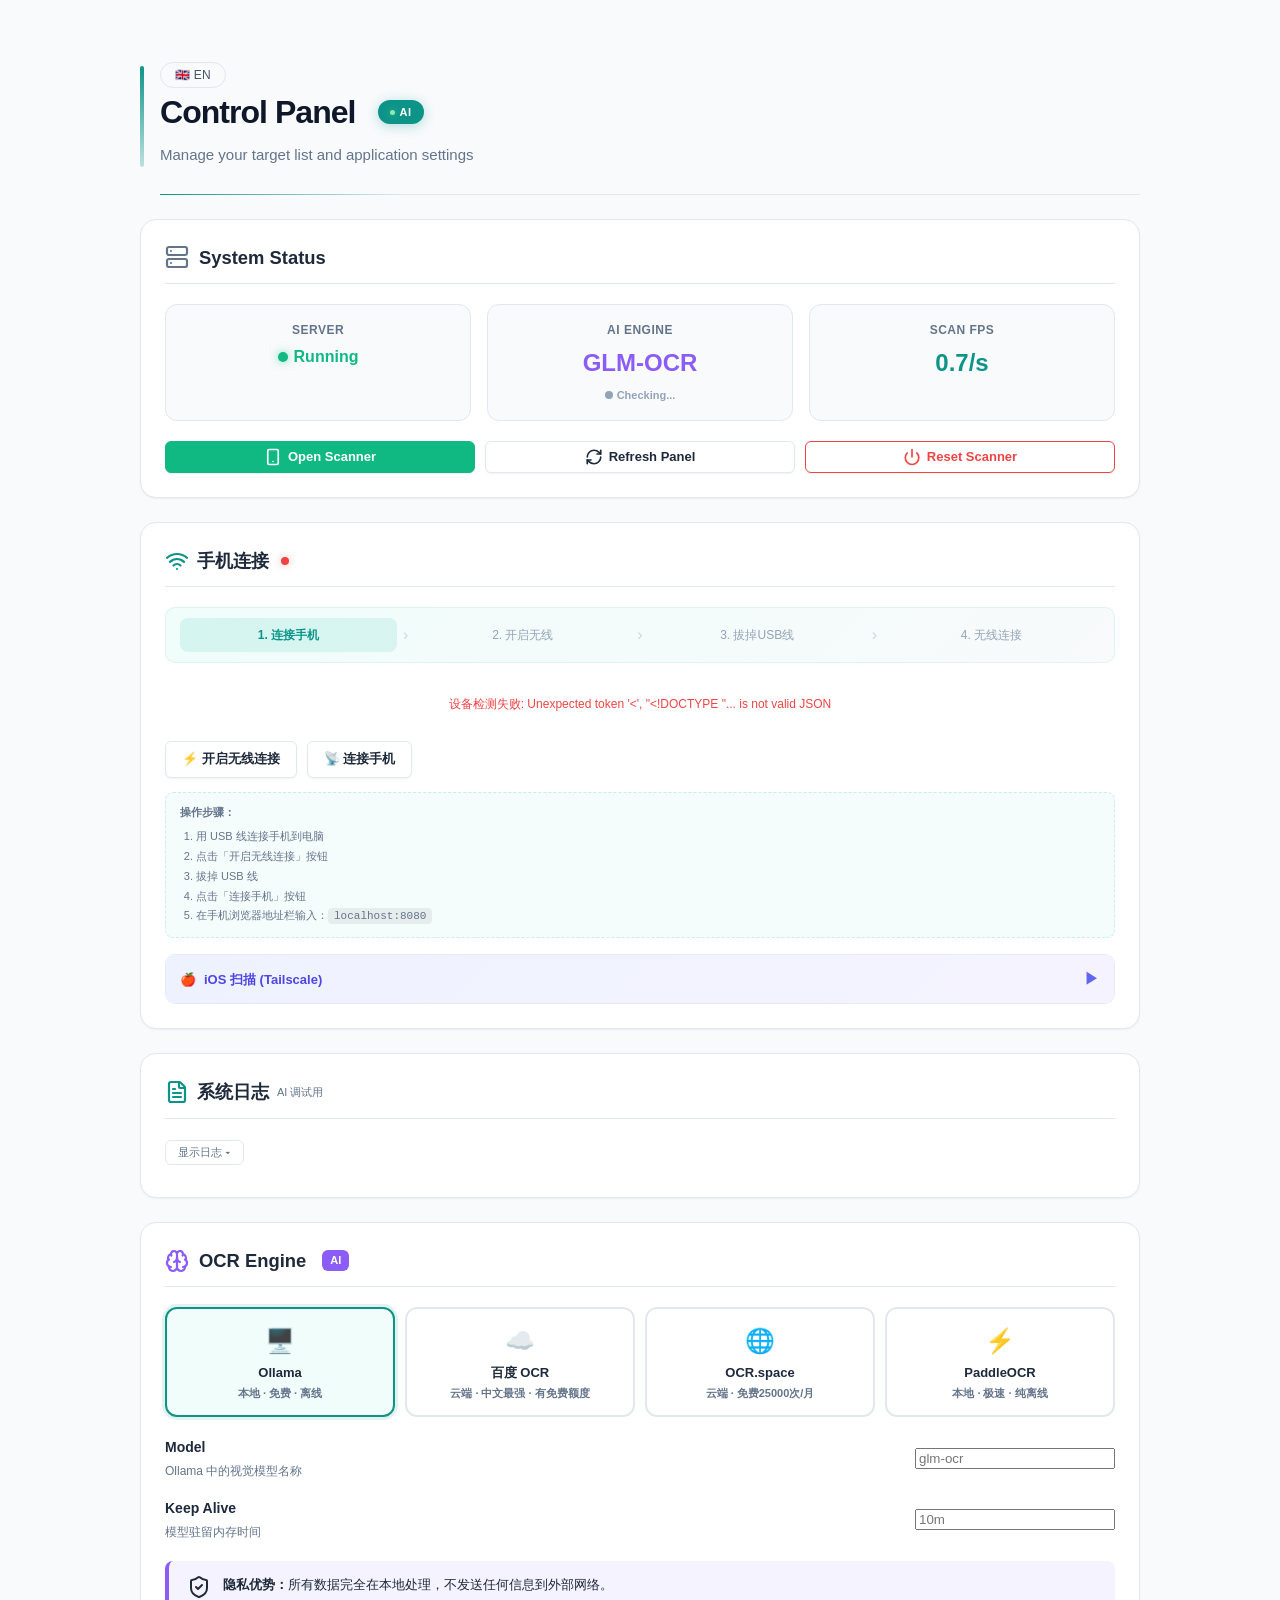
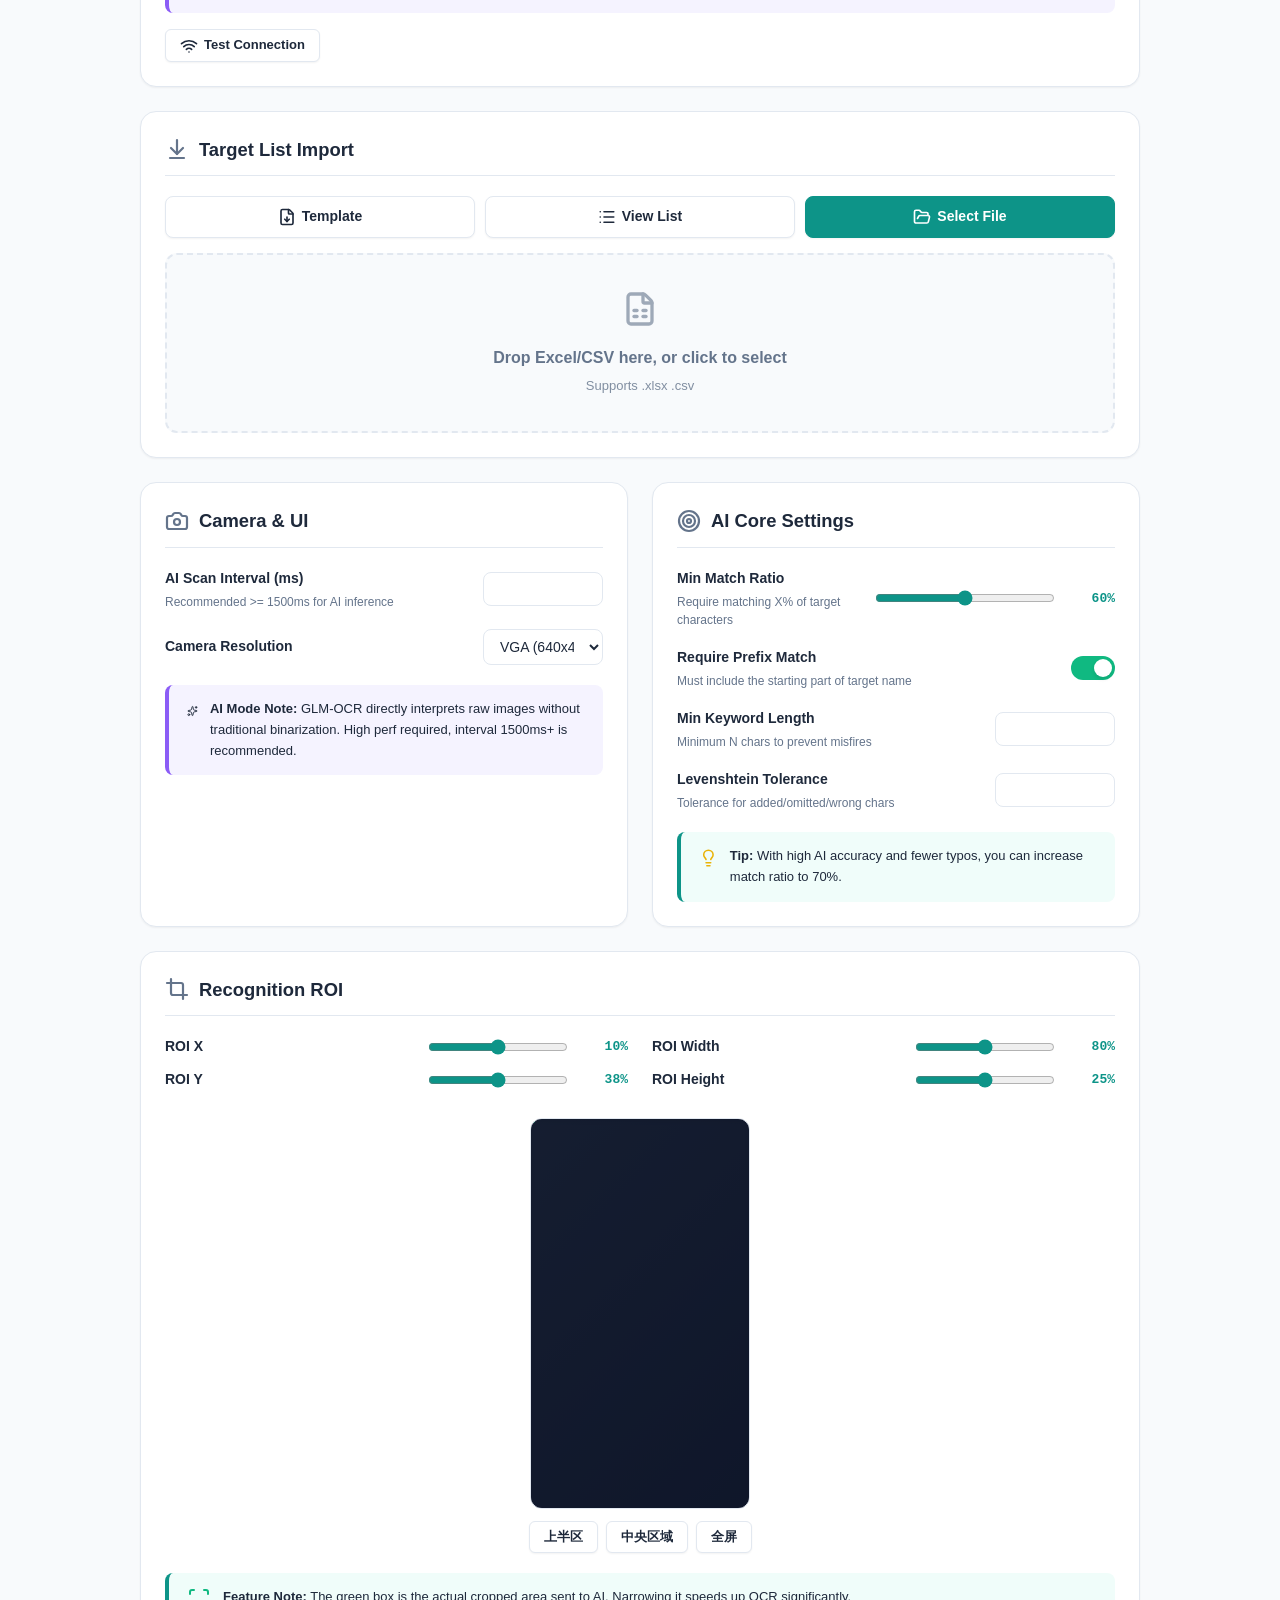
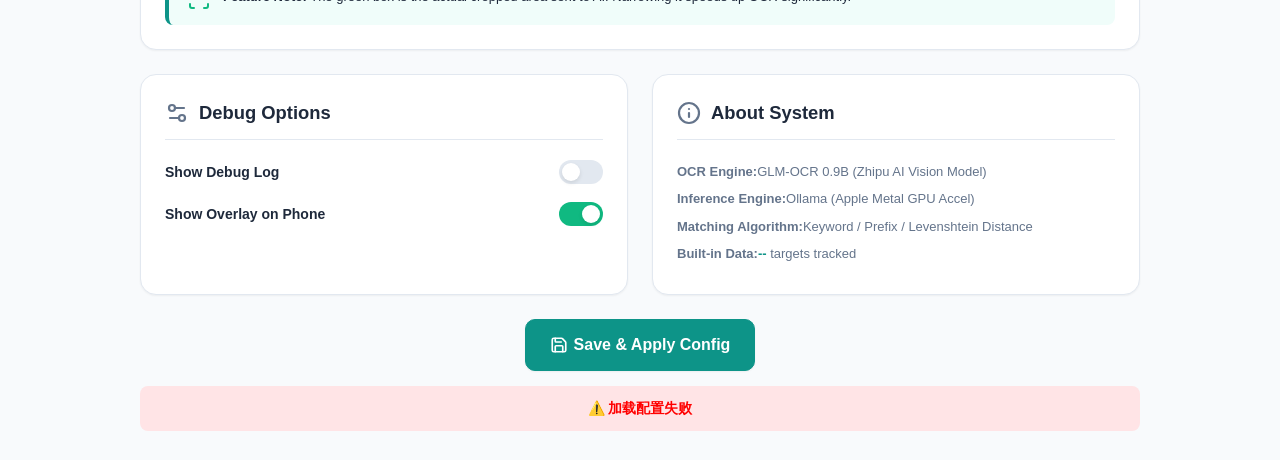
==== admin.html @ 8a75d9fe "feat(admin): redesign iOS card with step-by-step guided sections Split iOS setup into 4 visual block" ====
<!DOCTYPE html>

<html lang="zh-CN">
<head>
<meta charset="utf-8"/>
<meta content="width=device-width, initial-scale=1.0" name="viewport"/>
<title data-i18n="admin.title">Scanner AI - Control Panel [UPDATED]</title>
<!-- 引入 Google Fonts: Plus Jakarta Sans -->
<!-- Removed external fonts for offline support -->
<!-- 引入 Lucide Icons -->
<script src="lucide.min.js"></script>
<style>
        :root {
            /* 现代企业 SaaS 调色板 (ui-ux-pro-max 推荐) */
            --bg-color: #F8FAFC;         /* slate-50 */
            --card-bg: #FFFFFF;
            --text-color: #1E293B;       /* slate-800 */
            --text-muted: #64748B;       /* slate-500 */
            --accent-color: #0D9488;     /* teal-600 */
            --accent-hover: #0F766E;     /* teal-700 */
            --success-color: #10B981;    /* emerald-500 */
            --danger-color: #EF4444;     /* red-500 */
            --ai-color: #8B5CF6;         /* violet-500 */
            --border-color: #E2E8F0;     /* slate-200 */
            --border-radius: 16px;
            --shadow-sm: 0 1px 2px 0 rgba(0, 0, 0, 0.05);
            --shadow: 0 4px 6px -1px rgba(0, 0, 0, 0.1), 0 2px 4px -1px rgba(0, 0, 0, 0.06);
            --shadow-hover: 0 10px 15px -3px rgba(0, 0, 0, 0.1), 0 4px 6px -2px rgba(0, 0, 0, 0.05);
        }

        * { box-sizing: border-box; }

        body {
            font-family: 'Plus Jakarta Sans', -apple-system, BlinkMacSystemFont, "Segoe UI", Roboto, Helvetica, Arial, sans-serif;
            background-color: var(--bg-color);
            color: var(--text-color);
            margin: 0;
            padding: 30px 20px;
            display: flex;
            justify-content: center;
            line-height: 1.5;
        }

        .container { max-width: 1000px; width: 100%; }

        h1 { 
            text-align: center; 
            margin-bottom: 8px; 
            font-weight: 700; 
            letter-spacing: -0.5px;
            display: flex;
            align-items: center;
            justify-content: center;
            gap: 12px;
        }
        
        .subtitle { text-align: center; color: var(--text-muted); margin-bottom: 32px; font-weight: 500;}

        /* ===== Page Header · White Tech ===== */
        .page-header {
            position: relative;
            padding: 32px 0 28px 20px;
            margin-bottom: 24px;
        }
        /* 左侧 accent 竖条 */
        .page-header::before {
            content: '';
            position: absolute;
            left: 0;
            top: 36px;
            bottom: 28px;
            width: 4px;
            background: linear-gradient(180deg, var(--accent-color) 0%, rgba(13,148,136,0.25) 100%);
            border-radius: 2px;
        }
        /* 底部分隔 */
        .page-header::after {
            content: '';
            position: absolute;
            left: 20px;
            right: 0;
            bottom: 0;
            height: 1px;
            background: linear-gradient(90deg, var(--accent-color) 0%, #E2E8F0 25%, #E2E8F0 100%);
        }
        .page-header h1 {
            text-align: left;
            justify-content: flex-start;
            font-size: 32px;
            font-weight: 700;
            letter-spacing: -0.03em;
            color: #0F172A;
            margin: 0 0 8px 0;
        }
        .page-header .subtitle {
            text-align: left;
            margin: 0;
            font-size: 15px;
            color: #64748B;
            font-weight: 400;
        }
        .lang-toggle {
            background: #F8FAFC;
            border: 1px solid #E2E8F0;
            color: #475569;
            font-size: 12px;
            font-weight: 500;
            cursor: pointer;
            padding: 5px 14px;
            border-radius: 20px;
            letter-spacing: 0.02em;
            transition: all 0.2s;
            font-family: inherit;
        }
        .lang-toggle:hover {
            background: #F1F5F9;
            border-color: #CBD5E1;
            color: #0F172A;
        }
        /* AI badge */
        .ai-mark {
            display: inline-flex;
            align-items: center;
            gap: 5px;
            background: var(--accent-color);
            color: #fff;
            font-size: 11px;
            font-weight: 600;
            padding: 4px 12px;
            border-radius: 100px;
            vertical-align: middle;
            margin-left: 10px;
            letter-spacing: 0.05em;
            box-shadow: 0 2px 12px rgba(13,148,136,0.3);
        }
        .ai-mark::before {
            content: '';
            width: 5px;
            height: 5px;
            background: #86EFAC;
            border-radius: 50%;
            box-shadow: 0 0 8px rgba(134,239,172,0.5);
        }

        .icon { width: 24px; height: 24px; stroke-width: 2.2px; }
        .icon-sm { width: 18px; height: 18px; stroke-width: 2.2px; }

        .two-column {
            display: grid;
            grid-template-columns: 1fr 1fr;
            gap: 24px;
        }

        @media (max-width: 768px) {
            .two-column { grid-template-columns: 1fr; }
        }

        .card {
            background: var(--card-bg);
            border-radius: var(--border-radius);
            box-shadow: var(--shadow-sm);
            border: 1px solid var(--border-color);
            padding: 24px;
            margin-bottom: 24px;
            transition: box-shadow 0.3s ease;
        }
        
        .card:hover {
            box-shadow: var(--shadow);
        }

        .card h2 {
            margin-top: 0;
            padding-bottom: 12px;
            margin-bottom: 20px;
            font-size: 1.15em;
            font-weight: 600;
            display: flex;
            align-items: center;
            gap: 10px;
            border-bottom: 1px solid var(--border-color);
            color: var(--text-color);
        }

        .form-group {
            margin-bottom: 18px;
            display: flex;
            align-items: center;
            justify-content: space-between;
            gap: 10px;
        }

        label { font-weight: 600; flex: 1; font-size: 14px; color: var(--text-color); }
        .label-desc { font-size: 12px; color: var(--text-muted); margin-top: 4px; font-weight: 400;}

        input[type="number"], select {
            padding: 8px 12px;
            border-radius: 8px;
            border: 1px solid var(--border-color);
            background: #fff;
            font-size: 14px;
            font-family: inherit;
            color: var(--text-color);
            width: 120px;
            transition: all 0.2s;
        }
        
        input[type="number"]:focus, select:focus {
            outline: none;
            border-color: var(--accent-color);
            box-shadow: 0 0 0 3px rgba(13, 148, 136, 0.15);
        }

        input[type="range"] { width: 180px; margin: 0; cursor: pointer; accent-color: var(--accent-color); }

        .range-value {
            min-width: 50px;
            text-align: right;
            font-family: 'Plus Jakarta Sans', monospace;
            font-size: 13px;
            color: var(--accent-color);
            font-weight: 700;
        }

        .toggle-switch { position: relative; display: inline-block; width: 44px; height: 24px; flex: none; flex-shrink: 0; }
        .toggle-switch input { opacity: 0; width: 0; height: 0; }
        .slider {
            position: absolute; cursor: pointer; top: 0; left: 0; right: 0; bottom: 0;
            background-color: var(--border-color); transition: .3s; border-radius: 34px;
        }
        .slider:before {
            position: absolute; content: ""; height: 18px; width: 18px;
            left: 3px; bottom: 3px; background-color: white; transition: .3s; border-radius: 50%;
            box-shadow: 0 2px 4px rgba(0,0,0,0.1);
        }
        input:checked+.slider { background-color: var(--success-color); }
        input:checked+.slider:before { transform: translateX(20px); }

        /* ===== 按钮系统 ===== */
        .btn {
            display: inline-flex; justify-content: center; align-items: center; gap: 6px;
            padding: 10px 18px; border-radius: 8px; font-size: 14px;
            font-weight: 600; cursor: pointer; transition: all 0.2s;
            border: 1px solid transparent; line-height: 1.4; white-space: nowrap;
            box-shadow: var(--shadow-sm);
        }
        .btn-sm { padding: 6px 14px; font-size: 13px; border-radius: 6px; }
        .btn-lg { padding: 14px 24px; font-size: 16px; border-radius: 10px; }

        .btn-primary { background: var(--accent-color); color: white; border-color: var(--accent-color); }
        .btn-primary:hover { background: var(--accent-hover); transform: translateY(-1px); box-shadow: 0 4px 12px rgba(13, 148, 136, 0.25); }

        .btn-secondary { background: #FFFFFF; color: var(--text-color); border-color: var(--border-color); }
        .btn-secondary:hover { background: #F8FAFC; border-color: #CBD5E1; color: var(--accent-color); box-shadow: 0 2px 8px rgba(13, 148, 136, 0.08); transform: translateY(-1px); }

        .btn-success { background: var(--success-color); color: white; border-color: var(--success-color); }
        .btn-success:hover { background: #059669; border-color: #059669; transform: translateY(-1px); }

        .btn-danger { background: var(--danger-color); color: white; border-color: var(--danger-color); }
        .btn-danger:hover { background: #DC2626; border-color: #DC2626; transform: translateY(-1px); box-shadow: 0 4px 12px rgba(239, 68, 68, 0.25); }

        .btn-ghost { background: transparent; color: var(--text-muted); border-color: transparent; padding: 4px 8px; font-size: 12px; }
        .btn-ghost:hover { background: #F1F5F9; color: var(--text-color); }
        .btn-ghost.btn-danger { color: var(--danger-color); }
        .btn-ghost.btn-danger:hover { background: #FEF2F2; }
        .btn-ghost.btn-accent { color: var(--accent-color); }
        .btn-ghost.btn-accent:hover { background: #F0FDFA; }

        .btn-group { display: flex; gap: 10px; margin-top: 20px; flex-wrap: wrap; align-items: flex-start; }
        .btn-group .btn { flex: 1 1 0%; }

        .preview-canvas {
            width: 100%; max-width: 220px; aspect-ratio: 9 / 16;
            margin: 12px auto 0; border: 1px solid var(--border-color); border-radius: 12px;
            background: linear-gradient(135deg, #1E293B 0%, #0F172A 100%);
            position: relative; overflow: hidden; box-shadow: inset 0 2px 4px rgba(0,0,0,0.1);
        }
        .roi-overlay {
            position: absolute; border: 2px solid rgba(16, 185, 129, 0.9);
            box-shadow: 0 0 0 2000px rgba(15, 23, 42, 0.6); border-radius: 4px;
        }

        #status-msg {
            text-align: center; margin-top: 15px; min-height: 24px;
            font-weight: 600; padding: 12px; border-radius: 8px;
            font-size: 14px; transition: all 0.3s ease;
        }

        .stats-grid { display: grid; grid-template-columns: repeat(3, 1fr); gap: 16px; margin-top: 15px; }
        .stat-item { background: #F8FAFC; padding: 16px; border-radius: 12px; border: 1px solid var(--border-color); text-align: center; transition: transform 0.2s ease, box-shadow 0.2s ease; }
        .stat-item:hover { transform: translateY(-2px); box-shadow: 0 4px 12px rgba(0,0,0,0.06); }
        .stat-label { font-size: 12px; color: var(--text-muted); text-transform: uppercase; letter-spacing: 0.5px; margin-bottom: 6px; font-weight: 600;}
        .stat-value { font-size: 24px; font-weight: 700; color: var(--accent-color); }
        .stat-value.ai { color: var(--ai-color); }

        .info-box {
            background: #F0FDFA; border-left: 4px solid var(--accent-color);
            padding: 14px 18px; border-radius: 8px; font-size: 13px; line-height: 1.6; margin-top: 20px;
            display: flex; gap: 12px; align-items: flex-start;
        }
        .info-box.ai-info {
            background: #F5F3FF; border-left-color: var(--ai-color);
        }
        .info-box i { flex-shrink: 0; stroke: currentColor; opacity: 0.7;}

        .ai-badge {
            display: inline-block; background: var(--ai-color); color: white;
            padding: 2px 8px; border-radius: 6px; font-size: 11px; font-weight: 600;
            vertical-align: middle; margin-left: 6px;
        }

        .engine-tab.active {
            border-color: var(--accent-color) !important;
            background: #F0FDFA;
            box-shadow: 0 0 0 3px rgba(13, 148, 136, 0.12);
        }
        .engine-tab:hover:not(.active) {
            border-color: #94a3b8;
            background: #F8FAFC;
        }
    </style>
<script src="i18n.js?v=1"></script>
</head>
<body>
<div class="container">
<div class="page-header">
  <button class="lang-toggle" id="lang-toggle" onclick="switchLang()">🇬🇧 EN</button>
  <h1><span data-i18n="admin.header">Scanner AI Control Panel</span><span class="ai-mark">AI</span></h1>
  <div class="subtitle" data-i18n="admin.subtitle">GLM-OCR Vision Model · Ollama Local Engine</div>
</div>
<!-- 服务器状态 -->
<div class="card">
<h2><i class="icon" data-lucide="server" style="color:var(--text-muted)"></i> <span data-i18n="admin.card.sys">System Status</span></h2>
<div class="stats-grid">
<div class="stat-item">
<div class="stat-label" data-i18n="admin.stat.server">Server</div>
<div class="stat-value" id="server-status" style="display:flex;align-items:center;justify-content:center;gap:6px;font-size:16px;">
<span style="display:inline-block;width:10px;height:10px;background:var(--success-color);border-radius:50%;box-shadow:0 0 8px rgba(16,185,129,0.5)"></span>
<span data-i18n="admin.stat.running" style="color: var(--success-color)">Running</span>
</div>
</div>
<div class="stat-item">
<div class="stat-label" data-i18n="admin.stat.engine">AI Engine</div>
<div class="stat-value ai" id="ai-engine">GLM-OCR</div>
<div id="model-status" style="font-size:11px;margin-top:6px;font-weight:600;display:flex;align-items:center;justify-content:center;gap:4px">
<span style="display:inline-block;width:8px;height:8px;background:#94a3b8;border-radius:50%"></span>
<span style="color:#94a3b8" data-i18n="admin.stat.checking">检查中...</span>
</div>
</div>
<div class="stat-item">
<div class="stat-label" data-i18n="admin.stat.fps">Scan FPS</div>
<div class="stat-value" id="scan-fps">0.7/s</div>
</div>
</div>
<div class="btn-group">
<button class="btn btn-success btn-sm" onclick="openScanner()"><i class="icon-sm" data-lucide="smartphone"></i> <span data-i18n="admin.btn.open_scanner">Open Scanner</span></button>
<button class="btn btn-secondary btn-sm" onclick="openAdmin()"><i class="icon-sm" data-lucide="refresh-cw"></i> <span data-i18n="admin.btn.refresh">Refresh Panel</span></button>
<button class="btn btn-secondary btn-sm" style="color:var(--danger-color);border-color:var(--danger-color)" onclick="adminReset()"><i class="icon-sm" data-lucide="power"></i> <span data-i18n="admin.btn.reset">Reset Scanner</span></button>
</div>
</div>
<!-- 无线调试 & 多设备管理 -->
<div class="card" id="wifi-card">
<h2 style="display:flex;align-items:center;gap:8px"><i class="icon" data-lucide="wifi" style="color:var(--accent-color)"></i> 手机连接<span id="adb-led" style="display:inline-block;width:8px;height:8px;border-radius:50%;background:#94a3b8;margin-left:4px;box-shadow:0 0 6px rgba(148,163,184,0.4);transition:background 0.3s"></span></h2>

<!-- 步骤引导 -->
<div style="display:flex;gap:6px;margin-bottom:16px;padding:10px 14px;background:linear-gradient(135deg,#f0fdfa,#f8fafc);border-radius:10px;font-size:12px;border:1px solid rgba(20,184,166,0.1)">
<div id="step-1" style="flex:1;text-align:center;padding:8px 4px;border-radius:8px;background:rgba(20,184,166,0.12);font-weight:600;color:var(--accent-color);transition:all 0.3s">1. 连接手机</div>
<div style="display:flex;align-items:center;color:#cbd5e1;font-size:16px">›</div>
<div id="step-2" style="flex:1;text-align:center;padding:8px 4px;border-radius:8px;color:#94a3b8;transition:all 0.3s">2. 开启无线</div>
<div style="display:flex;align-items:center;color:#cbd5e1;font-size:16px">›</div>
<div id="step-3" style="flex:1;text-align:center;padding:8px 4px;border-radius:8px;color:#94a3b8;transition:all 0.3s">3. 拔掉USB线</div>
<div style="display:flex;align-items:center;color:#cbd5e1;font-size:16px">›</div>
<div id="step-4" style="flex:1;text-align:center;padding:8px 4px;border-radius:8px;color:#94a3b8;transition:all 0.3s">4. 无线连接</div>
</div>

<!-- 设备列表 -->
<div id="device-list" style="margin-bottom:12px">
<div style="font-size:12px;color:var(--text-muted);text-align:center;padding:16px">检测设备中...</div>
</div>

<!-- 操作按钮 -->
<div style="display:flex;gap:10px;margin-bottom:14px;flex-wrap:wrap">
<button class="btn btn-secondary btn-sm" style="padding:8px 16px;font-weight:600" id="btn-adb-start-all" onclick="adbWifiStartAll()">⚡ 开启无线连接</button>
<button class="btn btn-secondary btn-sm" style="padding:8px 16px;font-weight:600" id="btn-adb-connect-all" onclick="adbWifiConnectAll()">📡 连接手机</button>
</div>

<!-- 提示文字 -->
<div id="adb-hint" style="font-size:11px;color:#64748B;line-height:1.7;padding:10px 14px;background:rgba(20,184,166,0.04);border-radius:8px;border:1px dashed rgba(20,184,166,0.2)">
<strong style="color:var(--text-main)">操作步骤：</strong>
<ol style="margin:6px 0 0 16px;padding:0;line-height:1.8">
<li>用 USB 线连接手机到电脑</li>
<li>点击「开启无线连接」按钮</li>
<li>拔掉 USB 线</li>
<li>点击「连接手机」按钮</li>
<li>在手机浏览器地址栏输入：<code style="background:rgba(0,0,0,0.06);padding:2px 6px;border-radius:4px;font-size:11px">localhost:8080</code></li>
</ol>
</div>

<!-- iOS Scanning Card -->
<div style="margin-top:16px;border:1px solid rgba(99,102,241,0.15);border-radius:10px;overflow:hidden">
  <div onclick="toggleIosCard()" style="display:flex;align-items:center;justify-content:space-between;padding:12px 14px;background:linear-gradient(135deg,#eef2ff,#f5f3ff);cursor:pointer">
    <div style="display:flex;align-items:center;gap:8px;font-weight:600;color:#4f46e5;font-size:13px">
      <span>🍎</span> iOS 扫描 (Tailscale)
    </div>
    <span id="ios-chevron" style="color:#6366f1;transition:transform 0.2s">▶</span>
  </div>
  <div id="ios-content" style="display:none;padding:14px;font-size:12px;color:var(--text-main);line-height:1.8">
    <p style="margin:0 0 10px 0">iOS Safari 只允许 HTTPS 网站调用摄像头。Tailscale 会为 Mac 自动生成私有 HTTPS 证书，让 iPhone 安全访问本服务，无需公网 IP。</p>

    <div style="background:rgba(99,102,241,0.06);border:1px solid rgba(99,102,241,0.12);border-radius:8px;padding:10px 12px;margin-bottom:10px">
      <div style="font-weight:600;color:#4f46e5;margin-bottom:6px">首次配置（只需一次）</div>
      <ol style="margin:0 0 0 18px;padding:0">
        <li>Mac 与 iPhone 分别从 App Store 安装 <a href="https://tailscale.com/download" target="_blank" style="color:#4f46e5">Tailscale</a></li>
        <li>两端登录<strong>同一个账号</strong>（可用 Google/Apple/Microsoft 账号）</li>
        <li>Mac 浏览器打开 <a href="https://login.tailscale.com/admin/dns" target="_blank" style="color:#4f46e5">Tailscale 管理后台</a></li>
        <li>打开 <strong>HTTPS Certificates</strong> 和 <strong>MagicDNS</strong> 两个开关</li>
      </ol>
    </div>

    <div style="background:rgba(16,185,129,0.06);border:1px solid rgba(16,185,129,0.12);border-radius:8px;padding:10px 12px;margin-bottom:10px">
      <div style="font-weight:600;color:#059669;margin-bottom:6px">每次扫描前</div>
      <ol style="margin:0 0 0 18px;padding:0">
        <li>确认 Mac 菜单栏 Tailscale 图标显示 <strong>Connected</strong></li>
        <li>Mac 终端执行以下命令建立隧道：</li>
      </ol>
      <div style="display:flex;align-items:center;gap:8px;margin:8px 0">
        <code id="tailscale-cmd" style="flex:1;background:rgba(0,0,0,0.06);padding:6px 10px;border-radius:4px;font-family:monospace">tailscale serve --bg http://localhost:8080</code>
        <button onclick="copyTailscaleCmd()" style="padding:6px 12px;border-radius:6px;border:none;background:#4f46e5;color:#fff;font-size:12px;cursor:pointer;white-space:nowrap">📋 复制</button>
      </div>
      <div style="margin-bottom:6px">执行成功后，在终端运行 <code style="background:rgba(0,0,0,0.06);padding:2px 6px;border-radius:4px">tailscale status</code> 查看你的设备名。</div>
      <div style="background:rgba(0,0,0,0.04);padding:8px 10px;border-radius:6px">
        <div style="font-weight:600;margin-bottom:4px">你的专属访问地址：</div>
        <code style="background:rgba(0,0,0,0.06);padding:4px 8px;border-radius:4px;display:block">https://&lt;设备名&gt;.&lt;tailnet&gt;.ts.net</code>
        <div style="margin-top:4px;color:#64748b;font-size:11px">示例：https://macbook-pro.tail4df118.ts.net</div>
      </div>
    </div>

    <div style="background:rgba(245,158,11,0.06);border:1px solid rgba(245,158,11,0.12);border-radius:8px;padding:10px 12px;margin-bottom:10px">
      <div style="font-weight:600;color:#d97706;margin-bottom:6px">iPhone 端操作</div>
      <ol style="margin:0 0 0 18px;padding:0">
        <li>打开 iPhone 上的 Tailscale App，确认显示 <strong>Connected</strong></li>
        <li>打开 Safari，输入上面的 HTTPS 地址访问</li>
        <li>首次访问会提示证书信任，点击<strong>继续</strong></li>
        <li>允许摄像头权限，即可开始扫描</li>
      </ol>
    </div>

    <div style="background:rgba(239,68,68,0.04);border:1px solid rgba(239,68,68,0.1);border-radius:8px;padding:8px 12px">
      <div style="font-weight:600;color:#dc2626;margin-bottom:4px">连不上？</div>
      <ul style="margin:0 0 0 18px;padding:0;color:#64748b">
        <li>确保 Mac 和 iPhone 的 Tailscale 都显示 Connected</li>
        <li>确保两端登录的是<strong>同一个账号</strong></li>
        <li>管理后台的 HTTPS Certificates 开关必须打开</li>
        <li>地址必须是 <code style="background:rgba(0,0,0,0.06);padding:1px 4px;border-radius:3px">https://</code> 开头，不是 http://</li>
      </ul>
    </div>
    <span id="ios-copy-feedback" style="margin-left:8px;font-size:11px;color:#10b981;opacity:0;transition:opacity 0.3s">已复制!</span>
  </div>
</div>

<div id="adb-result" style="display:none;margin-top:8px;padding:10px 12px;background:rgba(16,185,129,0.06);border:1px solid rgba(16,185,129,0.15);border-radius:8px">
<div style="font-size:12px;font-weight:600;color:var(--success-color);margin-bottom:4px">无线连接成功</div>
<div style="font-size:12px;color:var(--text-main)">手机浏览器访问：<span style="font-family:monospace">http://localhost:8080</span></div>
</div>
</div>

<!-- 日志查看器 -->
<div class="card" id="log-card">
<h2 style="display:flex;align-items:center;gap:8px"><i class="icon" data-lucide="file-text" style="color:var(--accent-color)"></i> 系统日志 <span style="font-size:11px;color:var(--text-muted);font-weight:400">AI 调试用</span></h2>
<button onclick="toggleLogCard()" style="font-size:11px;color:var(--text-muted);background:none;border:1px solid var(--border-color);padding:4px 12px;border-radius:6px;cursor:pointer;margin-bottom:8px">显示日志 ▾</button>
<div id="log-content" style="display:none">
<div id="log-viewer" style="font-family:monospace;font-size:11px;line-height:1.5;background:#0f172a;color:#e2e8f0;padding:12px;border-radius:8px;max-height:300px;overflow-y:auto;white-space:pre-wrap;word-break:break-all">
加载日志中...
</div>
<div style="display:flex;gap:8px;margin-top:8px">
<button class="btn btn-secondary btn-sm" onclick="refreshLogs()">刷新</button>
<button class="btn btn-secondary btn-sm" onclick="downloadLogs()">下载日志</button>
<button class="btn btn-secondary btn-sm" onclick="clearLogViewer()">清空显示</button>
</div>
</div>
</div>
<!-- OCR 引擎配置 -->
<div class="card" id="ocr-card">
<h2><i class="icon" data-lucide="brain" style="color:var(--ai-color)"></i> <span data-i18n="admin.card.ocr">OCR Engine</span> <span class="ai-badge">AI</span></h2>
<!-- 引擎选择 - 按钮式切换 -->
<div style="display:flex;gap:10px;margin-bottom:20px;flex-wrap:wrap">
<label style="flex:1;cursor:pointer;min-width:100px">
<input type="radio" name="ocr-engine" value="ollama" checked onchange="switchOcrProvider()" style="display:none"/>
<div id="engine-tab-ollama" class="engine-tab active" style="padding:14px;border-radius:12px;text-align:center;border:2px solid var(--border-color);transition:all 0.2s">
<div style="font-size:24px;margin-bottom:4px">🖥️</div>
<div style="font-weight:700;font-size:13px">Ollama</div>
<div style="font-size:11px;color:var(--text-muted);margin-top:2px">本地 · 免费 · 离线</div>
</div>
</label>
<label style="flex:1;cursor:pointer;min-width:100px">
<input type="radio" name="ocr-engine" value="baidu" onchange="switchOcrProvider()" style="display:none"/>
<div id="engine-tab-baidu" class="engine-tab" style="padding:14px;border-radius:12px;text-align:center;border:2px solid var(--border-color);transition:all 0.2s">
<div style="font-size:24px;margin-bottom:4px">☁️</div>
<div style="font-weight:700;font-size:13px">百度 OCR</div>
<div style="font-size:11px;color:var(--text-muted);margin-top:2px">云端 · 中文最强 · 有免费额度</div>
</div>
</label>
<label style="flex:1;cursor:pointer;min-width:100px">
<input type="radio" name="ocr-engine" value="ocrspace" onchange="switchOcrProvider()" style="display:none"/>
<div id="engine-tab-ocrspace" class="engine-tab" style="padding:14px;border-radius:12px;text-align:center;border:2px solid var(--border-color);transition:all 0.2s">
<div style="font-size:24px;margin-bottom:4px">🌐</div>
<div style="font-weight:700;font-size:13px">OCR.space</div>
<div style="font-size:11px;color:var(--text-muted);margin-top:2px">云端 · 免费25000次/月</div>
</div>
</label>
<label style="flex:1;cursor:pointer;min-width:100px">
<input type="radio" name="ocr-engine" value="paddle" onchange="switchOcrProvider()" style="display:none"/>
<div id="engine-tab-paddle" class="engine-tab" style="padding:14px;border-radius:12px;text-align:center;border:2px solid var(--border-color);transition:all 0.2s">
<div style="font-size:24px;margin-bottom:4px">⚡</div>
<div style="font-weight:700;font-size:13px">PaddleOCR</div>
<div style="font-size:11px;color:var(--text-muted);margin-top:2px">本地 · 极速 · 纯离线</div>
</div>
</label>
</div>
<select id="ocr-provider" style="display:none">
<option value="ollama">Ollama</option>
<option value="baidu">Baidu</option>
<option value="ocrspace">OCR.space</option>
<option value="paddle">PaddleOCR</option>
</select>
<!-- Ollama 配置 -->
<div id="ocr-ollama" class="ocr-provider-config">
<div class="form-group">
<label><span data-i18n="admin.lbl.ollama_model">Model</span><div class="label-desc">Ollama 中的视觉模型名称</div></label>
<input id="ollama-model" type="text" style="width:200px" placeholder="glm-ocr"/>
</div>
<div class="form-group">
<label><span data-i18n="admin.lbl.ollama_keepalive">Keep Alive</span><div class="label-desc">模型驻留内存时间</div></label>
<input id="ollama-keepalive" type="text" style="width:200px" placeholder="10m"/>
</div>
<div class="info-box ai-info">
<i data-lucide="shield-check"></i>
<div><strong>隐私优势：</strong>所有数据完全在本地处理，不发送任何信息到外部网络。</div>
</div>
</div>
<!-- 百度 OCR 配置 -->
<div id="ocr-baidu" class="ocr-provider-config" style="display:none">
<div class="form-group">
<label>API Key<div class="label-desc">百度智能云控制台获取</div></label>
<input id="baidu-apikey" type="password" style="width:260px" placeholder="百度云 API Key"/>
</div>
<div class="form-group">
<label>Secret Key<div class="label-desc">与 API Key 配对使用</div></label>
<input id="baidu-secretkey" type="password" style="width:260px" placeholder="百度云 Secret Key"/>
</div>
<div class="info-box">
<i data-lucide="info" style="color:var(--accent-color)"></i>
<div><strong>免费额度：</strong>通用文字识别（标准版）每月 1000 次免费。高精度版每月 50 次免费。<br/>获取密钥：<a href="https://console.bce.baidu.com/ai/#/ai/ocr/overview/index" target="_blank" style="color:var(--accent-color)">百度智能云 OCR 控制台</a></div>
</div>
</div>
<!-- OCR.space 配置 -->
<div id="ocr-ocrspace" class="ocr-provider-config" style="display:none">
<div class="form-group">
<label>API Key<div class="label-desc">OCR.space 免费注册获取</div></label>
<input id="ocrspace-apikey" type="password" style="width:260px" placeholder="OCR.space API Key"/>
</div>
<div class="form-group">
<label><span data-i18n="admin.lbl.ocrspace_lang">识别语言</span><div class="label-desc">chs = 简体中文</div></label>
<select id="ocrspace-lang" style="width:200px">
<option value="chs">简体中文 (chs)</option>
<option value="cht">繁体中文 (cht)</option>
<option value="eng">英文 (eng)</option>
</select>
</div>
<div class="info-box">
<i data-lucide="info" style="color:var(--accent-color)"></i>
<div><strong>免费额度：</strong>每月 25,000 次免费识别，无需信用卡。<br/>注册获取 API Key：<a href="https://ocr.space/ocrapi" target="_blank" style="color:var(--accent-color)">OCR.space 官网</a></div>
</div>
</div>
<!-- PaddleOCR 配置 -->
<div id="ocr-paddle" class="ocr-provider-config" style="display:none">
<div class="form-group">
<label>GPU 加速<div class="label-desc">启用 GPU 可大幅提升速度（需 CUDA 环境）</div></label>
<select id="paddle-usegpu" style="width:200px">
<option value="false">CPU（默认）</option>
<option value="true">GPU</option>
</select>
</div>
<div class="info-box ai-info">
<i data-lucide="shield-check"></i>
<div><strong>纯离线：</strong>所有识别在本地完成，无需网络，不发送任何数据到外部。</div>
</div>
</div>
<div style="margin-top:16px;display:flex;align-items:center;gap:12px">
<button class="btn btn-secondary btn-sm" onclick="testOcrConnection()"><i class="icon-sm" data-lucide="wifi"></i> <span data-i18n="admin.btn.test_ocr">Test Connection</span></button>
<div id="ocr-test-result" style="font-size:13px;font-weight:600"></div>
</div>
</div>
<!-- 数据导入 -->
<div class="card" id="import-card">
<h2><i class="icon" data-lucide="arrow-down-to-line" style="color:var(--text-muted)"></i> <span data-i18n="admin.card.import">Data Import</span></h2>
<div style="display:grid;grid-template-columns:1fr 1fr 1fr;gap:10px;margin-bottom:15px">
<a class="btn btn-secondary" href="/api/template" style="display:flex;text-decoration:none"><i class="icon-sm" data-lucide="file-down"></i> <span data-i18n="admin.btn.template">Template</span></a>
<button class="btn btn-secondary" style="display:flex" onclick="viewImportedData()"><i class="icon-sm" data-lucide="list"></i> <span data-i18n="admin.btn.view_list">View List</span></button>
<label class="btn btn-primary" style="display:flex;cursor:pointer"><i class="icon-sm" data-lucide="folder-open"></i> <span data-i18n="admin.btn.select_file">Select File</span><input accept=".xlsx,.csv" id="import-file" onchange="handleImportFile(this)" style="display:none" type="file"/></label>
</div>
<!-- 拖拽区域 -->
<div id="drop-zone" onclick="document.getElementById('import-file').click()" onmouseout="this.style.borderColor='var(--border-color)';this.style.backgroundColor='#F8FAFC'" onmouseover="this.style.borderColor='var(--accent-color)';this.style.backgroundColor='#F0FDFA'" style="border:2px dashed var(--border-color);background:#F8FAFC;border-radius:12px;padding:36px;text-align:center;color:var(--text-muted);transition:all 0.3s;cursor:pointer">
<i class="icon" data-lucide="file-spreadsheet" style="width:36px;height:36px;margin-bottom:12px;opacity:0.6"></i><br/>
<span data-i18n="admin.dz.main" style="font-weight:600">Drop Excel/CSV here, or click to select</span>
<div data-i18n="admin.dz.sub" style="font-size:13px;margin-top:6px;opacity:0.8">Supports .xlsx .csv</div>
</div>
<!-- 解析结果 -->
<div id="import-result" style="display:none;margin-top:15px">
<div style="display:flex;justify-content:space-between;align-items:center;margin-bottom:10px">
<strong id="import-summary"></strong>
<span id="import-mapping" style="font-size:12px;color:var(--text-muted)"></span>
</div>
<!-- 列映射 -->
<div id="column-mapping" style="display:none;margin-bottom:12px;padding:12px;background:#FEF3C7;border-radius:8px">
<div style="font-size:13px;font-weight:600;margin-bottom:8px">⚠️ 未自动识别到列，请手动选择：</div>
<div style="display:flex;gap:10px;flex-wrap:wrap">
<div style="flex:1;min-width:120px">
<label style="font-size:12px">客户名称列</label>
<select id="manual-name-col" style="width:100%"></select>
</div>
<div style="flex:1;min-width:120px">
<label style="font-size:12px">合同总额列 (可选)</label>
<select id="manual-info-col" style="width:100%"><option value="-1"><span data-i18n="msg.none">-- None --</span></option></select>
</div>
<div style="flex:1;min-width:120px">
<label style="font-size:12px">欠款金额列 (可选)</label>
<select id="manual-info2-col" style="width:100%"><option value="-1"><span data-i18n="msg.none">-- None --</span></option></select>
</div>
</div>
<button class="btn btn-secondary" onclick="reMapColumns()" style="margin-top:12px"><i class="icon-sm" data-lucide="refresh-ccw"></i> <span data-i18n="admin.btn.remap">Remap Columns</span></button>
</div>
<!-- 预览表格 -->
<div style="border:1px solid var(--border-color);border-radius:8px;overflow:hidden;margin-bottom:12px;">
<div style="overflow-x:auto;">
<table id="preview-table" style="width:100%;border-collapse:collapse;font-size:13px">
<thead id="preview-head"></thead>
<tbody id="preview-body"></tbody>
</table>
</div>
</div>
<div style="display:flex;gap:12px;margin-top:16px">
<button class="btn btn-secondary" onclick="cancelImport()" style="flex:1"><i class="icon-sm" data-lucide="x"></i> <span data-i18n="admin.btn.cancel">Cancel</span></button>
<button class="btn btn-success" onclick="confirmImport()" style="flex:1"><i class="icon-sm" data-lucide="check"></i> <span data-i18n="admin.btn.confirm">Confirm Import</span></button>
</div>
</div>
<!-- 数据查看区域 -->
<div id="view-imported-data" style="display:none;margin-top:15px"></div>
</div>
<div class="two-column">
<!-- 扫描设置 -->
<div class="card">
<h2><i class="icon" data-lucide="camera" style="color:var(--text-muted)"></i> <span data-i18n="admin.card.camera">Scanning Settings</span></h2>
<div class="form-group">
<label><span data-i18n="admin.lbl.interval">AI Scan Interval (ms)</span><div class="label-desc" data-i18n="admin.desc.interval">Recommended 1500ms+, AI needs inference time</div></label>
<input id="scan-interval" max="5000" min="500" step="100" type="number"/>
</div>
<div class="form-group">
<label><span data-i18n="admin.lbl.res">Camera Resolution</span></label>
<select id="camera-res">
<option value="640x480">VGA (640x480)</option>
<option value="1280x720">HD (1280x720)</option>
<option value="1920x1080">FHD (1920x1080)</option>
</select>
</div>
<div class="info-box ai-info">
<i data-lucide="sparkles"></i>
<div><strong data-i18n="admin.info.ai_title">AI Mode Note:</strong> <span data-i18n="admin.info.ai_desc">GLM-OCR directly interprets raw images without traditional binarization. High perf required, interval 1500ms+ is recommended.</span></div>
</div>
</div>
<!-- 匹配参数 -->
<div class="card">
<h2><i class="icon" data-lucide="target" style="color:var(--text-muted)"></i> <span data-i18n="admin.card.ai">Matching Parameters</span></h2>
<div class="form-group">
<label><span data-i18n="admin.lbl.ratio">Min Match Ratio</span><div class="label-desc" data-i18n="admin.desc.ratio">Require matching X% of target characters</div></label>
<input id="match-ratio" max="0.9" min="0.3" step="0.1" type="range"/>
<span class="range-value" id="match-ratio-val">60%</span>
</div>
<div class="form-group">
<label><span data-i18n="admin.lbl.prefix">Require Prefix Match</span><div class="label-desc" data-i18n="admin.desc.prefix">Must include the starting part of target name</div></label>
<label class="toggle-switch">
<input checked="" id="require-prefix" type="checkbox"/>
<span class="slider"></span>
</label>
</div>
<div class="form-group">
<label><span data-i18n="admin.lbl.length">Min Keyword Length</span><div class="label-desc" data-i18n="admin.desc.length">Minimum N chars to prevent misfires</div></label>
<input id="min-keyword" max="8" min="3" step="1" type="number"/>
</div>
<div class="form-group">
<label><span data-i18n="admin.lbl.distance">Levenshtein Tolerance</span><div class="label-desc" data-i18n="admin.desc.distance">Tolerance for added/missing/wrong chars</div></label>
<input id="levenshtein" max="3" min="0" step="1" type="number"/>
</div>
<div class="info-box">
<i data-lucide="lightbulb" style="color:#EAB308"></i>
<div><strong data-i18n="admin.info.tip_title">Tip:</strong> <span data-i18n="admin.info.tip_desc">With AI, typos are rare. You can increase match ratio to 70%.</span></div>
</div>
</div>
</div>
<!-- ROI区域 -->
<div class="card">
<h2><i class="icon" data-lucide="crop" style="color:var(--text-muted)"></i> <span data-i18n="admin.card.roi">Recognition ROI</span></h2>
<div class="two-column" style="gap:24px;margin-bottom:16px;">
<div>
<div class="form-group" style="margin-bottom:12px;">
<label><span data-i18n="admin.lbl.roix">ROI X</span></label>
<input id="roi-x" max="90" min="0" step="1" style="width:140px;" type="range"/>
<span class="range-value" id="roi-x-val">10%</span>
</div>
<div class="form-group" style="margin-bottom:12px;">
<label><span data-i18n="admin.lbl.roiy">ROI Y</span></label>
<input id="roi-y" max="90" min="0" step="1" style="width:140px;" type="range"/>
<span class="range-value" id="roi-y-val">38%</span>
</div>
</div>
<div>
<div class="form-group" style="margin-bottom:12px;">
<label><span data-i18n="admin.lbl.roiw">ROI Width</span></label>
<input id="roi-w" max="100" min="10" step="1" style="width:140px;" type="range"/>
<span class="range-value" id="roi-w-val">80%</span>
</div>
<div class="form-group" style="margin-bottom:12px;">
<label><span data-i18n="admin.lbl.roih">ROI Height</span></label>
<input id="roi-h" max="100" min="10" step="1" style="width:140px;" type="range"/>
<span class="range-value" id="roi-h-val">25%</span>
</div>
</div>
</div>
<div class="preview-canvas" id="roi-preview">
<div class="roi-overlay" id="roi-rect"></div>
</div>
<div style="display:flex;gap:8px;justify-content:center;margin-top:12px;flex-wrap:wrap;">
    <button type="button" class="btn btn-secondary btn-sm" onclick="applyRoiPreset(5,5,90,48)">上半区</button>
    <button type="button" class="btn btn-secondary btn-sm" onclick="applyRoiPreset(15,30,70,40)">中央区域</button>
    <button type="button" class="btn btn-secondary btn-sm" onclick="applyRoiPreset(0,0,100,100)">全屏</button>
</div>
<div class="info-box">
<i data-lucide="scan" style="color:var(--success-color)"></i>
<div><strong data-i18n="admin.info.roi_title">Feature Note:</strong> <span data-i18n="admin.info.roi_desc">The green box is the actual cropped area sent to AI. Narrowing it speeds up OCR significantly.</span></div>
</div>
</div>
<div class="two-column">
<!-- 调试选项 -->
<div class="card">
<h2><i class="icon" data-lucide="settings-2" style="color:var(--text-muted)"></i> <span data-i18n="admin.card.debug">Debug Options</span></h2>
<div class="form-group">
<label><span data-i18n="admin.lbl.show_log">Show Debug Log</span></label>
<label class="toggle-switch">
<input id="show-debug" type="checkbox"/>
<span class="slider"></span>
</label>
</div>
<div class="form-group">
<label><span data-i18n="admin.lbl.show_overlay">Show Overlay on Phone</span></label>
<label class="toggle-switch">
<input checked="" id="show-overlay" type="checkbox"/>
<span class="slider"></span>
</label>
</div>
</div>
<!-- 关于 -->
<div class="card">
<h2><i class="icon" data-lucide="info" style="color:var(--text-muted)"></i> <span data-i18n="admin.card.about">About System</span></h2>
<div style="font-size:13px; line-height:1.8; color:var(--text-muted)">
<p style="margin:4px 0"><strong data-i18n="admin.about.ocr">OCR Engine</strong><span data-i18n="admin.about.ocr_val">GLM-OCR 0.9B (Zhipu AI Vision Model)</span></p>
<p style="margin:4px 0"><strong data-i18n="admin.about.engine">Inference Engine</strong><span data-i18n="admin.about.engine_val">Ollama (Apple Metal GPU Accel)</span></p>
<p style="margin:4px 0"><strong data-i18n="admin.about.alg">Matching Algorithm</strong><span data-i18n="admin.about.alg_val">Keyword / Prefix / Levenshtein Distance</span></p>
<p style="margin:4px 0"><strong data-i18n="admin.about.db">Built-in Data</strong><span id="target-count" style="font-weight:700;color:var(--accent-color)">--</span> <span data-i18n="admin.about.db_val">targets tracked</span></p>
</div>
</div>
</div>
<div style="display:flex;justify-content:center"><button class="btn btn-primary btn-lg" onclick="saveConfig()"><i class="icon-sm" data-lucide="save"></i> <span data-i18n="admin.btn.save">Save &amp; Apply Config</span></button></div>
<div id="status-msg"></div>
</div>
<script>
        // Initialize Lucide icons
        if (typeof lucide !== 'undefined') lucide.createIcons();

        var currentConfig = {};

        async function openScanner() {
            showStatus('📱 正在手机上打开扫描器...', 'var(--accent-color)');
            try {
                const res = await fetch('/api/open-on-phone', { method: 'POST' });
                const data = await res.json();
                if (data.status === 'success') {
                    showStatus('✅ 已在手机上打开扫描器', 'green');
                    setTimeout(() => showStatus('', ''), 3000);
                } else {
                    throw new Error(data.message);
                }
            } catch (e) {
                showStatus('❌ 打开失败: ' + e.message, 'red');
            }
        }

        function openAdmin() { location.reload(); }

        async function adminReset() {
            if (!confirm('确定要重置扫描器吗？这将断开所有手机连接。')) return;
            showStatus('🔄 正在重置扫描器...', 'var(--accent-color)');
            try {
                const res = await fetch('/api/admin-reset', { method: 'POST' });
                const data = await res.json();
                if (data.success) {
                    showStatus('✅ 已重置，断开了 ' + (data.disconnected || 0) + ' 个连接', 'green');
                    setTimeout(() => showStatus('', ''), 3000);
                } else {
                    throw new Error('重置失败');
                }
            } catch (e) {
                showStatus('❌ 重置失败: ' + e.message, 'red');
            }
        }

        async function loadConfig() {
            try {
                const res = await fetch('/api/config?t=' + Date.now());
                currentConfig = await res.json();
                renderConfig();
                updateStats();

                // Load target count
                const compRes = await fetch('/api/targets?t=' + Date.now());
                const targets = await compRes.json();
                document.getElementById('target-count').textContent = targets.length;
            } catch (e) {
                console.error('Failed to load config', e);
                showStatus('⚠️ 加载配置失败', 'red');
            }
        }

        function renderConfig() {
            // Scan
            document.getElementById('scan-interval').value = currentConfig.scan.interval;
            const resKey = `${currentConfig.scan.width}x${currentConfig.scan.height}`;
            document.getElementById('camera-res').value = resKey;

            // ROI
            document.getElementById('roi-x').value = currentConfig.roi.x;
            document.getElementById('roi-y').value = currentConfig.roi.y;
            document.getElementById('roi-w').value = currentConfig.roi.width;
            document.getElementById('roi-h').value = currentConfig.roi.height;
            updateRoiPreview();

            // Matching
            document.getElementById('match-ratio').value = currentConfig.matching.minMatchRatio || 0.6;
            document.getElementById('match-ratio-val').textContent = Math.round((currentConfig.matching.minMatchRatio || 0.6) * 100) + '%';
            document.getElementById('require-prefix').checked = currentConfig.matching.requirePrefix !== false;
            document.getElementById('min-keyword').value = currentConfig.matching.minKeywordLength || 5;
            document.getElementById('levenshtein').value = currentConfig.matching.levenshteinDistance;

            // UI
            document.getElementById('show-debug').checked = currentConfig.ui.showDebug;
            document.getElementById('show-overlay').checked = currentConfig.ui.showOverlay;

            // OCR Engine
            const ocr = currentConfig.ocr || {};
            const provider = ocr.provider || 'ollama';
            document.getElementById('ocr-provider').value = provider;
            const radioBtn = document.querySelector(`input[name="ocr-engine"][value="${provider}"]`);
            if (radioBtn) radioBtn.checked = true;
            const ollama = ocr.ollama || {};
            document.getElementById('ollama-model').value = ollama.model || 'glm-ocr';
            document.getElementById('ollama-keepalive').value = ollama.keepAlive || '10m';
            const baidu = ocr.baidu || {};
            document.getElementById('baidu-apikey').value = baidu.apiKey || '';
            document.getElementById('baidu-secretkey').value = baidu.secretKey || '';
            const ocrspace = ocr.ocrspace || {};
            document.getElementById('ocrspace-apikey').value = ocrspace.apiKey || '';
            document.getElementById('ocrspace-lang').value = ocrspace.language || 'chs';
            const paddle = ocr.paddle || {};
            document.getElementById('paddle-usegpu').value = paddle.useGpu ? 'true' : 'false';
            switchOcrProvider();
        }

        function switchOcrProvider() {
            const selected = document.querySelector('input[name="ocr-engine"]:checked').value;
            document.getElementById('ocr-provider').value = selected;
            document.querySelectorAll('.ocr-provider-config').forEach(el => el.style.display = 'none');
            document.getElementById('ocr-' + selected).style.display = 'block';
            document.querySelectorAll('.engine-tab').forEach(tab => tab.classList.remove('active'));
            document.getElementById('engine-tab-' + selected).classList.add('active');
        }

        async function testOcrConnection() {
            const resultEl = document.getElementById('ocr-test-result');
            resultEl.textContent = '⏳ 保存并测试中...';
            resultEl.style.color = 'var(--text-muted)';
            try {
                // 先保存当前 OCR 配置
                const ocrCfg = {
                    provider: document.getElementById('ocr-provider').value,
                    ollama: {
                        baseUrl: (currentConfig.ocr && currentConfig.ocr.ollama && currentConfig.ocr.ollama.baseUrl) || 'http://localhost:11434',
                        model: document.getElementById('ollama-model').value || 'glm-ocr',
                        keepAlive: document.getElementById('ollama-keepalive').value || '10m'
                    },
                    baidu: {
                        apiKey: document.getElementById('baidu-apikey').value,
                        secretKey: document.getElementById('baidu-secretkey').value
                    },
                    ocrspace: {
                        apiKey: document.getElementById('ocrspace-apikey').value,
                        language: document.getElementById('ocrspace-lang').value
                    },
                    paddle: {
                        useGpu: document.getElementById('paddle-usegpu').value === 'true'
                    }
                };
                currentConfig.ocr = ocrCfg;
                await fetch('/api/config', {
                    method: 'POST',
                    headers: { 'Content-Type': 'application/json' },
                    body: JSON.stringify(currentConfig)
                });

                // 再测试连接
                const res = await fetch('/api/ocr-test', { method: 'POST' });
                const data = await res.json();
                if (data.ok) {
                    resultEl.textContent = '✅ ' + data.message;
                    resultEl.style.color = 'var(--success-color)';
                } else {
                    resultEl.textContent = '❌ ' + (data.message || data.detail || '连接失败');
                    resultEl.style.color = 'var(--danger-color)';
                }
            } catch (e) {
                resultEl.textContent = '❌ 请求失败: ' + e.message;
                resultEl.style.color = 'var(--danger-color)';
            }
        }

        function updateRoiPreview() {
            const x = parseFloat(document.getElementById('roi-x').value);
            const y = parseFloat(document.getElementById('roi-y').value);
            const w = parseFloat(document.getElementById('roi-w').value);
            const h = parseFloat(document.getElementById('roi-h').value);

            document.getElementById('roi-x-val').innerText = x + '%';
            document.getElementById('roi-y-val').innerText = y + '%';
            document.getElementById('roi-w-val').innerText = w + '%';
            document.getElementById('roi-h-val').innerText = h + '%';

            const rect = document.getElementById('roi-rect');
            rect.style.left = x + '%';
            rect.style.top = y + '%';
            rect.style.width = w + '%';
            rect.style.height = h + '%';

            const overflow = (x + w > 100) || (y + h > 100);
            rect.style.borderColor = overflow ? 'var(--danger-color)' : 'rgba(16, 185, 129, 0.9)';
            rect.style.boxShadow = overflow
                ? '0 0 0 2000px rgba(239, 68, 68, 0.15)'
                : '0 0 0 2000px rgba(15, 23, 42, 0.6)';
        }

        function applyRoiPreset(x, y, w, h) {
            document.getElementById('roi-x').value = x;
            document.getElementById('roi-y').value = y;
            document.getElementById('roi-w').value = w;
            document.getElementById('roi-h').value = h;
            updateRoiPreview();
        }

        function updateMatchRatioLabel() {
            const val = document.getElementById('match-ratio').value;
            document.getElementById('match-ratio-val').textContent = Math.round(val * 100) + '%';
        }

        function updateStats() {
            const interval = document.getElementById('scan-interval').value;
            const fps = (1000 / interval).toFixed(1);
            document.getElementById('scan-fps').textContent = fps + '/s';
        }

        ['roi-x', 'roi-y', 'roi-w', 'roi-h'].forEach(id => {
            document.getElementById(id).addEventListener('input', updateRoiPreview);
        });
        document.getElementById('scan-interval').addEventListener('input', updateStats);
        document.getElementById('match-ratio').addEventListener('input', updateMatchRatioLabel);

        function showStatus(msg, color) {
            const status = document.getElementById('status-msg');
            status.textContent = msg;
            status.style.color = color;
            status.style.background = color === 'green' ? '#DCFCE7' : color === 'red' ? '#FFE4E6' : '#FEF3C7';
        }

        async function saveConfig() {
            showStatus('💾 保存中...', '#666');

            const newConfig = {
                scan: {
                    interval: parseInt(document.getElementById('scan-interval').value),
                    width: parseInt(document.getElementById('camera-res').value.split('x')[0]),
                    height: parseInt(document.getElementById('camera-res').value.split('x')[1]),
                    frameRate: 30
                },
                roi: {
                    x: parseFloat(document.getElementById('roi-x').value),
                    y: parseFloat(document.getElementById('roi-y').value),
                    width: parseFloat(document.getElementById('roi-w').value),
                    height: parseFloat(document.getElementById('roi-h').value)
                },
                matching: {
                    minConfidence: 0,
                    levenshteinDistance: parseInt(document.getElementById('levenshtein').value),
                    minMatchRatio: parseFloat(document.getElementById('match-ratio').value),
                    requirePrefix: document.getElementById('require-prefix').checked,
                    minKeywordLength: parseInt(document.getElementById('min-keyword').value)
                },
                ui: {
                    showDebug: document.getElementById('show-debug').checked,
                    showOverlay: document.getElementById('show-overlay').checked
                },
                ocr: {
                    provider: document.getElementById('ocr-provider').value,
                    ollama: {
                        baseUrl: (currentConfig.ocr && currentConfig.ocr.ollama && currentConfig.ocr.ollama.baseUrl) || 'http://localhost:11434',
                        model: document.getElementById('ollama-model').value || 'glm-ocr',
                        keepAlive: document.getElementById('ollama-keepalive').value || '10m'
                    },
                    baidu: {
                        apiKey: document.getElementById('baidu-apikey').value,
                        secretKey: document.getElementById('baidu-secretkey').value
                    },
                    ocrspace: {
                        apiKey: document.getElementById('ocrspace-apikey').value,
                        language: document.getElementById('ocrspace-lang').value
                    },
                    paddle: {
                        useGpu: document.getElementById('paddle-usegpu').value === 'true'
                    }
                }
            };

            try {
                const res = await fetch('/api/config', {
                    method: 'POST',
                    headers: { 'Content-Type': 'application/json' },
                    body: JSON.stringify(newConfig)
                });
                const data = await res.json();

                if (data.success) {
                    showStatus(t('msg.save_success'), 'green');
                    currentConfig = newConfig;
                } else {
                    throw new Error(data.error || 'Save failed');
                }
            } catch (e) {
                showStatus('❌ 保存失败: ' + e.message, 'red');
            }
        }

        // === 数据导入 ===
        let importData = null; // 暂存解析结果

        // 拖拽支持
        const dropZone = document.getElementById('drop-zone');
        ['dragenter','dragover'].forEach(evt => {
            dropZone.addEventListener(evt, e => { e.preventDefault(); dropZone.style.borderColor = 'var(--accent-color)'; dropZone.style.background = '#F0FDFA'; });
        });
        ['dragleave','drop'].forEach(evt => {
            dropZone.addEventListener(evt, e => { e.preventDefault(); dropZone.style.borderColor = '#d2d2d7'; dropZone.style.background = 'transparent'; });
        });
        dropZone.addEventListener('drop', e => {
            const file = e.dataTransfer.files[0];
            if (file) processFile(file);
        });

        function handleImportFile(input) {
            if (input.files[0]) processFile(input.files[0]);
        }

        async function processFile(file) {
            console.log('[Upload] File:', file.name, 'Size:', file.size, 'Type:', file.type);
            const ext = file.name.split('.').pop().toLowerCase();
            if (ext === 'xls') {
                showStatus('❌ 不支持 .xls 格式，请在 Excel 中另存为 .xlsx 后再上传', 'red');
                return;
            }
            if (!['xlsx', 'csv'].includes(ext)) {
                showStatus('❌ 不支持的文件格式，请使用 .xlsx 或 .csv', 'red');
                return;
            }

            showStatus('📊 正在解析...', 'var(--accent-color)');

            const reader = new FileReader();
            reader.onload = async (e) => {
                console.log('[Upload] FileReader loaded, data length:', e.target.result.length);
                try {
                    const res = await fetch('/api/upload-excel', {
                        method: 'POST',
                        headers: { 'Content-Type': 'application/json' },
                        body: JSON.stringify({ fileData: e.target.result, fileName: file.name })
                    });
                    console.log('[Upload] Response status:', res.status);
                    const data = await res.json();
                    console.log('[Upload] Response data:', data);
                    if (data.error) throw new Error(data.error);

                    importData = data;
                    renderImportResult(data);
                    showStatus(t('msg.parse_ok'), 'green');
                } catch (err) {
                    console.error('[Upload] Error:', err);
                    showStatus('❌ 解析失败: ' + err.message, 'red');
                }
            };
            reader.onerror = (err) => {
                console.error('[Upload] FileReader error:', err);
                showStatus('❌ 文件读取失败', 'red');
            };
            reader.readAsDataURL(file);
        }

        function renderImportResult(data) {
            document.getElementById('import-result').style.display = 'block';
            document.getElementById('drop-zone').style.display = 'none';
            document.getElementById('import-summary').textContent = `共 ${data.totalRows} 条数据`;

            const mappingEl = document.getElementById('import-mapping');
            const columnMapEl = document.getElementById('column-mapping');
            const nameSelect = document.getElementById('manual-name-col');
            const infoSelect = document.getElementById('manual-info-col');
            const info2Select = document.getElementById('manual-info2-col');

            // 永远重新填充下拉框选项
            nameSelect.innerHTML = '<option value="-1">-- 请选择 --</option>';
            infoSelect.innerHTML = '<option value="-1"><span data-i18n="msg.none">-- None --</span></option>';
            info2Select.innerHTML = '<option value="-1"><span data-i18n="msg.none">-- None --</span></option>';
            data.headers.forEach((h, i) => {
                const opt1 = document.createElement('option'); opt1.value = i; opt1.textContent = h; nameSelect.appendChild(opt1);
                const opt2 = document.createElement('option'); opt2.value = i; opt2.textContent = h; infoSelect.appendChild(opt2);
                const opt3 = document.createElement('option'); opt3.value = i; opt3.textContent = h; info2Select.appendChild(opt3);
            });

            // 回填已识别的结果
            if (data.nameCol >= 0) nameSelect.value = data.nameCol;
            if (data.infoCol >= 0) infoSelect.value = data.infoCol;
            if (data.infoCol2 >= 0) info2Select.value = data.infoCol2;

            // 动态表头（使用用户上传表格的原始表头）
            const nameHeader = data.nameCol >= 0 ? data.headers[data.nameCol] : '客户名称';
            const infoHeader = data.infoCol >= 0 ? data.headers[data.infoCol] : '合同总额';
            const info2Header = data.infoCol2 >= 0 ? data.headers[data.infoCol2] : '欠款金额';
            document.getElementById('preview-head').innerHTML = `
                <tr style="background:#F8FAFC;border-bottom:1px solid var(--border-color)">
                    <th style="padding:10px 12px;text-align:left;font-weight:600">序号</th>
                    <th style="padding:10px 12px;text-align:left;font-weight:600">${escapeHtml(nameHeader)}</th>
                    <th style="padding:10px 12px;text-align:left;font-weight:600">${escapeHtml(infoHeader)}</th>
                    <th style="padding:10px 12px;text-align:left;font-weight:600">${escapeHtml(info2Header)}</th>
                </tr>`;

            // 映射提示语
            const parts = [];
            if (data.nameCol >= 0) parts.push(`"${data.headers[data.nameCol]}" → 主列`);
            if (data.infoCol >= 0) parts.push(`"${data.headers[data.infoCol]}" → 附加信息1`);
            if (data.infoCol2 >= 0) parts.push(`"${data.headers[data.infoCol2]}" → 附加信息2`);

            if (data.nameCol >= 0 && parts.length >= 2) {
                mappingEl.textContent = '✅ 自动映射: ' + parts.join(', ');
                mappingEl.style.color = 'var(--success-color)';
                columnMapEl.style.display = 'block';
            } else if (data.nameCol >= 0) {
                mappingEl.textContent = `⚠️ 部分映射: "${data.headers[data.nameCol]}" → 主列。其他列请手动选择。`;
                mappingEl.style.color = 'var(--text-color)';
                columnMapEl.style.display = 'block';
            } else {
                mappingEl.textContent = '❌ 未能自动识别主表头列，请手动选择对应的列';
                mappingEl.style.color = 'var(--danger-color)';
                columnMapEl.style.display = 'block';
            }

            // 渲染预览
            const tbody = document.getElementById('preview-body');
            tbody.innerHTML = data.preview.map((item, i) =>
                `<tr style="border-bottom:1px solid #eee">
                    <td style="padding:6px 8px;color:var(--text-muted)">${i+1}</td>
                    <td style="padding:6px 8px">${escapeHtml(item.name) || '<span style=color:#ccc><span data-i18n="msg.empty">Empty</span></span>'}</td>
                    <td style="padding:6px 8px;color:#666">${escapeHtml(formatDisplay(item.displayInfo)) || '-'}</td>
                    <td style="padding:6px 8px;color:#666">${escapeHtml(formatDisplay(item.displayInfo2)) || '-'}</td>
                </tr>`
            ).join('');
        }

        function reMapColumns() {
            const nameCol = parseInt(document.getElementById('manual-name-col').value);
            const infoCol = parseInt(document.getElementById('manual-info-col').value);
            const infoCol2 = parseInt(document.getElementById('manual-info2-col').value);
            importData.nameCol = nameCol;
            importData.infoCol = infoCol;
            importData.infoCol2 = infoCol2;

            // 重新生成预览
            importData.preview = importData.allRows.slice(0, 5).map(row => ({
                name: nameCol >= 0 && nameCol < row.length ? row[nameCol] : '',
                displayInfo: infoCol >= 0 && infoCol < row.length ? row[infoCol] : '',
                displayInfo2: infoCol2 >= 0 && infoCol2 < row.length ? row[infoCol2] : ''
            }));
            renderImportResult(importData);
            document.getElementById('column-mapping').style.display = 'none';
            const parts = [`"${importData.headers[nameCol]}" → 主列`];
            if (infoCol >= 0) parts.push(`"${importData.headers[infoCol]}" → 附加信息1`);
            if (infoCol2 >= 0) parts.push(`"${importData.headers[infoCol2]}" → 附加信息2`);
            document.getElementById('import-mapping').textContent = `手动映射: ${parts.join(', ')}`;
        }

        async function confirmImport() {
            if (!importData || importData.nameCol < 0) {
                showStatus('⚠️ 请先选择客户名称列', 'red');
                return;
            }

            showStatus('💾 正在导入...', 'var(--accent-color)');

            try {
                const res = await fetch('/api/import-confirm', {
                    method: 'POST',
                    headers: { 'Content-Type': 'application/json' },
                    body: JSON.stringify({
                        nameCol: importData.nameCol,
                        infoCol: importData.infoCol,
                        infoCol2: importData.infoCol2,
                        headers: importData.headers,
                        allRows: importData.allRows
                    })
                });
                const data = await res.json();
                if (data.error) throw new Error(data.error);

                showStatus(`✅ 成功导入 ${data.count} 条记录！`, 'green');
                cancelImport();

                // 刷新目标数量
                document.getElementById('target-count').textContent = data.count;
            } catch (err) {
                showStatus('❌ 导入失败: ' + err.message, 'red');
            }
        }

        function cancelImport() {
            document.getElementById('import-result').style.display = 'none';
            document.getElementById('drop-zone').style.display = 'block';
            
            // 隐藏查看区域
            const viewDiv = document.getElementById('view-imported-data');
            if (viewDiv) viewDiv.style.display = 'none';
            
            importData = null;
        }

        // === HTML 转义（防止用户数据破坏页面结构） ===
        function escapeHtml(text) {
            if (text == null) return '';
            return String(text)
                .replace(/&/g, '&amp;')
                .replace(/</g, '&lt;')
                .replace(/>/g, '&gt;')
                .replace(/"/g, '&quot;')
                .replace(/'/g, '&#039;');
        }

        function formatDisplay(text) {
            if (!text) return text;
            const s = String(text).trim();
            const m = s.match(/^(\d{4}-\d{2}-\d{2})\s+00:00:00$/);
            return m ? m[1] : s;
        }

        // === 查看已导入数据（含增删改） ===
        let viewTargets = [];

        let currentHeaders = { name: '客户名称', displayInfo: '合同总额', displayInfo2: '欠款金额' };

        async function viewImportedData() {
            try {
                showStatus('正在加载数据...', '#666');
                const [targetsRes, headersRes] = await Promise.all([
                    fetch('/api/targets?t=' + Date.now()),
                    fetch('/api/target-headers?t=' + Date.now())
                ]);
                viewTargets = await targetsRes.json();
                currentHeaders = await headersRes.json();
                renderTargetList();
                showStatus('', '');
            } catch (e) {
                showStatus('❌ 加载失败: ' + e.message, 'red');
            }
        }

        function renderTargetList() {
            const targets = viewTargets;
            const h = currentHeaders;
            let html = '<div style="display:flex;justify-content:space-between;align-items:center;margin-bottom:12px">';
            html += '<div style="font-weight:600">当前共有 <span style="color:var(--accent-color)">' + targets.length + '</span> 条记录</div>';
            html += '<div style="display:flex;gap:8px">';
            html += '<button id="clear-all-btn" class="btn btn-danger btn-sm" onclick="confirmClearAll()"><i class="icon-sm" data-lucide="trash-2"></i> 清空名单</button>';
            html += '<button class="btn btn-success btn-sm" onclick="showAddForm()"><i class="icon-sm" data-lucide="plus"></i> 添加</button>';
            html += '</div></div>';

            // 添加表单（默认隐藏）
            html += '<div id="add-target-form" style="display:none;margin-bottom:12px;padding:14px;background:#F0FDF4;border:1px solid #BBF7D0;border-radius:10px">';
            html += '<div style="font-weight:600;margin-bottom:10px;font-size:13px">添加新记录</div>';
            html += '<div style="display:flex;gap:10px;align-items:center;flex-wrap:wrap">';
            html += '<input id="add-name" type="text" placeholder="' + escapeHtml(h.name) + '" style="flex:2;padding:8px 12px;border-radius:8px;border:1px solid var(--border-color);font-size:14px;min-width:150px"/>';
            html += '<input id="add-info" type="text" placeholder="' + escapeHtml(h.displayInfo) + '（可选）" style="flex:2;padding:8px 12px;border-radius:8px;border:1px solid var(--border-color);font-size:14px;min-width:150px"/>';
            html += '<input id="add-info2" type="text" placeholder="' + escapeHtml(h.displayInfo2) + '（可选）" style="flex:2;padding:8px 12px;border-radius:8px;border:1px solid var(--border-color);font-size:14px;min-width:150px"/>';
            html += '<button class="btn btn-success btn-sm" onclick="addTarget()" style="white-space:nowrap">确认添加</button>';
            html += '<button class="btn btn-secondary btn-sm" onclick="hideAddForm()">取消</button>';
            html += '</div></div>';

            // 列表
            html += '<div style="max-height:400px;overflow-y:auto;border:1px solid var(--border-color);border-radius:10px">';
            html += '<table style="width:100%;border-collapse:collapse;font-size:13px">';
            html += '<thead style="position:sticky;top:0;background:#F8FAFC;z-index:1"><tr style="border-bottom:2px solid var(--border-color)">';
            html += '<th style="padding:10px 12px;text-align:left;width:40px">序号</th>';
            html += '<th style="padding:10px 12px;text-align:left">' + escapeHtml(h.name) + '</th>';
            html += '<th style="padding:10px 12px;text-align:left">' + escapeHtml(h.displayInfo) + '</th>';
            html += '<th style="padding:10px 12px;text-align:left">' + escapeHtml(h.displayInfo2) + '</th>';
            html += '<th style="padding:10px 12px;text-align:center;width:120px">操作</th>';
            html += '</tr></thead><tbody>';

            targets.forEach((item, i) => {
                html += `<tr id="row-${i}" style="border-bottom:1px solid #f1f5f9;transition:background 0.15s" onmouseenter="this.style.background='#F8FAFC'" onmouseleave="this.style.background=''">
                    <td style="padding:8px 12px;color:var(--text-muted)">${i + 1}</td>
                    <td style="padding:8px 12px;font-weight:500">${escapeHtml(item.name)}</td>
                    <td style="padding:8px 12px;color:var(--text-muted)">${escapeHtml(formatDisplay(item.displayInfo)) || '-'}</td>
                    <td style="padding:8px 12px;color:var(--text-muted)">${escapeHtml(formatDisplay(item.displayInfo2)) || '-'}</td>
                    <td style="padding:8px 12px;text-align:center">
                        <button class="btn btn-ghost btn-accent" onclick="showEditForm(${i})"><i class="icon-sm" data-lucide="pencil" style="width:12px;height:12px"></i> 编辑</button>
                        <button id="del-btn-${i}" class="btn btn-ghost btn-danger" onclick="confirmDelete(${i})"><i class="icon-sm" data-lucide="trash-2" style="width:12px;height:12px"></i> 删除</button>
                    </td>
                </tr>`;
            });

            html += '</tbody></table></div>';
            html += '<div style="margin-top:12px;display:flex;justify-content:flex-end"><button class="btn btn-secondary btn-sm" onclick="closeTargetList()">关闭</button></div>';

            // 切换UI
            document.getElementById('drop-zone').style.display = 'none';
            document.getElementById('import-result').style.display = 'none';
            const viewDiv = document.getElementById('view-imported-data');
            viewDiv.innerHTML = html;
            viewDiv.style.display = 'block';

            // 刷新 Lucide 图标
            if (typeof lucide !== 'undefined') lucide.createIcons();
        }

        function showAddForm() {
            document.getElementById('add-target-form').style.display = 'block';
            document.getElementById('add-name').focus();
        }
        function hideAddForm() {
            document.getElementById('add-target-form').style.display = 'none';
            document.getElementById('add-name').value = '';
            document.getElementById('add-info').value = '';
            document.getElementById('add-info2').value = '';
        }

        async function addTarget() {
            const name = document.getElementById('add-name').value.trim();
            const info = document.getElementById('add-info').value.trim();
            const info2 = document.getElementById('add-info2').value.trim();
            if (!name) { showStatus('⚠️ 名称不能为空', 'red'); return; }

            try {
                const res = await fetch('/api/targets/add', {
                    method: 'POST',
                    headers: { 'Content-Type': 'application/json' },
                    body: JSON.stringify({ name, displayInfo: info, displayInfo2: info2 })
                });
                const data = await res.json();
                if (data.error) { showStatus('❌ ' + data.error, 'red'); return; }
                viewTargets.push({ name, displayInfo: info, displayInfo2: info2 });
                document.getElementById('target-count').textContent = viewTargets.length;
                renderTargetList();
                showStatus('✅ 已添加: ' + name, 'green');
            } catch (e) {
                showStatus('❌ 添加失败: ' + e.message, 'red');
            }
        }

        function showEditForm(index) {
            const row = document.getElementById('row-' + index);
            if (!row) return;
            const item = viewTargets[index];
            const cells = row.querySelectorAll('td');

            cells[1].innerHTML = `<input id="edit-name-${index}" type="text" value="${escapeHtml(item.name)}" style="width:100%;padding:4px 8px;border:1px solid var(--accent-color);border-radius:6px;font-size:13px"/>`;
            cells[2].innerHTML = `<input id="edit-info-${index}" type="text" value="${escapeHtml(item.displayInfo || '')}" style="width:100%;padding:4px 8px;border:1px solid var(--accent-color);border-radius:6px;font-size:13px"/>`;
            cells[3].innerHTML = `<input id="edit-info2-${index}" type="text" value="${escapeHtml(item.displayInfo2 || '')}" style="width:100%;padding:4px 8px;border:1px solid var(--accent-color);border-radius:6px;font-size:13px"/>`;
            cells[4].innerHTML = `
                <button class="btn btn-ghost btn-accent" onclick="saveEdit(${index})"><i class="icon-sm" data-lucide="check" style="width:12px;height:12px"></i> 保存</button>
                <button class="btn btn-ghost" onclick="renderTargetList()"><i class="icon-sm" data-lucide="x" style="width:12px;height:12px"></i> 取消</button>`;
            document.getElementById('edit-name-' + index).focus();
        }

        async function saveEdit(index) {
            const name = document.getElementById('edit-name-' + index).value.trim();
            const info = document.getElementById('edit-info-' + index).value.trim();
            const info2 = document.getElementById('edit-info2-' + index).value.trim();
            if (!name) { showStatus('⚠️ 名称不能为空', 'red'); return; }

            try {
                const res = await fetch('/api/targets/update', {
                    method: 'POST',
                    headers: { 'Content-Type': 'application/json' },
                    body: JSON.stringify({ index, name, displayInfo: info, displayInfo2: info2 })
                });
                const data = await res.json();
                if (data.error) { showStatus('❌ ' + data.error, 'red'); return; }
                viewTargets[index] = { name, displayInfo: info, displayInfo2: info2 };
                renderTargetList();
                showStatus('✅ 已更新: ' + name, 'green');
            } catch (e) {
                showStatus('❌ 更新失败: ' + e.message, 'red');
            }
        }

        function confirmDelete(index) {
            const btn = document.getElementById('del-btn-' + index);
            if (!btn) return;
            btn.textContent = '确认?';
            btn.style.background = '#FEE2E2';
            btn.style.color = '#DC2626';
            btn.onclick = function() { doDelete(index); };
            setTimeout(function() {
                if (btn) {
                    btn.textContent = '删除';
                    btn.style.background = '';
                    btn.style.color = 'var(--danger-color)';
                    btn.onclick = function() { confirmDelete(index); };
                }
            }, 3000);
        }

        async function doDelete(index) {
            const name = viewTargets[index].name;
            try {
                const res = await fetch('/api/targets/delete', {
                    method: 'POST',
                    headers: { 'Content-Type': 'application/json' },
                    body: JSON.stringify({ index, name: '', displayInfo: '', displayInfo2: '' })
                });
                const data = await res.json();
                if (data.error) { showStatus('❌ ' + data.error, 'red'); return; }
                viewTargets.splice(index, 1);
                document.getElementById('target-count').textContent = viewTargets.length;
                renderTargetList();
                showStatus('✅ 已删除: ' + name, 'green');
            } catch (e) {
                showStatus('❌ 删除失败: ' + e.message, 'red');
            }
        }

        function confirmClearAll() {
            const btn = document.getElementById('clear-all-btn');
            if (!btn) return;
            btn.innerHTML = '确认清空?';
            btn.style.background = '#FEE2E2';
            btn.style.color = '#991B1B';
            btn.style.borderColor = '#EF4444';
            btn.onclick = function() { doClearAll(); };
            setTimeout(function() {
                if (btn) {
                    btn.innerHTML = '<i class="icon-sm" data-lucide="trash-2"></i> 清空名单';
                    btn.style.background = '#FEF2F2';
                    btn.style.color = '#DC2626';
                    btn.style.borderColor = '#FECACA';
                    btn.onclick = function() { confirmClearAll(); };
                    if (typeof lucide !== 'undefined') lucide.createIcons();
                }
            }, 3000);
        }

        async function doClearAll() {
            if (viewTargets.length === 0) {
                showStatus('⚠️ 名单已经是空的', 'red');
                return;
            }
            try {
                const res = await fetch('/api/targets/clear', { method: 'POST' });
                const data = await res.json();
                if (data.error) { showStatus('❌ ' + data.error, 'red'); return; }
                viewTargets = [];
                document.getElementById('target-count').textContent = '0';
                renderTargetList();
                showStatus('✅ 名单已清空，旧数据已备份', 'green');
            } catch (e) {
                showStatus('❌ 清空失败: ' + e.message, 'red');
            }
        }

        function closeTargetList() {
            document.getElementById('view-imported-data').style.display = 'none';
            document.getElementById('drop-zone').style.display = 'block';
        }

        // === 模型加载状态检查 ===
        let _modelLoading = false;
        let _loadProgress = 0;
        let _loadTimer = null;

        async function checkModelStatus() {
            try {
                const res = await fetch('/api/model-status?t=' + Date.now());
                const data = await res.json();
                const statusEl = document.getElementById('model-status');
                const engineEl = document.getElementById('ai-engine');

                const providerNames = {ollama: 'GLM-OCR', baidu: '百度 OCR', ocrspace: 'OCR.space', openai: 'OpenAI', paddle: 'PaddleOCR'};
                engineEl.textContent = providerNames[data.provider] || data.provider;

                if (data.provider === 'ollama') {
                    if (data.ready) {
                        _modelLoading = false;
                        _loadProgress = 100;
                        if (_loadTimer) { clearInterval(_loadTimer); _loadTimer = null; }
                        statusEl.innerHTML = '<span style="display:inline-block;width:8px;height:8px;background:#10b981;border-radius:50%;box-shadow:0 0 6px rgba(16,185,129,0.5)"></span> <span style="color:#10b981;font-weight:600">' + t('admin.stat.ready') + '</span>';
                    } else if (!_modelLoading) {
                        // 未加载，显示加载按钮
                        statusEl.innerHTML = '<button class="btn btn-primary btn-sm" onclick="triggerModelLoad()" style="padding:3px 12px;font-size:11px">点击加载模型</button>';
                    }
                } else {
                    if (data.ready) {
                        statusEl.innerHTML = '<span style="display:inline-block;width:8px;height:8px;background:#10b981;border-radius:50%;box-shadow:0 0 6px rgba(16,185,129,0.5)"></span> <span style="color:#10b981;font-weight:600">' + t('admin.stat.ready') + '</span>';
                    } else {
                        statusEl.innerHTML = '<span style="display:inline-block;width:8px;height:8px;background:#f59e0b;border-radius:50%;box-shadow:0 0 6px rgba(245,158,11,0.5)"></span> <span style="color:#f59e0b">' + (data.message || t('admin.stat.standby')) + '</span>';
                    }
                }
            } catch (e) {
                // 静默失败
            }
        }

        async function triggerModelLoad() {
            const statusEl = document.getElementById('model-status');
            statusEl.innerHTML = '<div style="width:100%;max-width:180px;margin:0 auto"><div style="background:#E2E8F0;border-radius:6px;height:16px;overflow:hidden;position:relative"><div id="load-bar" style="background:linear-gradient(90deg,var(--accent-color),var(--ai-color));height:100%;width:0%;border-radius:6px;transition:width 1s ease"></div></div><div id="load-text" style="font-size:11px;color:var(--text-muted);margin-top:4px;text-align:center">正在加载模型到显存...</div></div>';

            _modelLoading = true;
            _loadProgress = 0;

            // 模拟进度：先快后慢，真实加载完成后会被 checkModelStatus 覆盖
            _loadTimer = setInterval(function() {
                if (_loadProgress < 85) {
                    _loadProgress += Math.random() * 8 + 2;
                    if (_loadProgress > 85) _loadProgress = 85;
                    updateLoadBar();
                }
            }, 1500);

            try {
                const res = await fetch('/api/model-load', { method: 'POST' });
                const data = await res.json();
                if (data.already_loaded) {
                    _loadProgress = 100;
                    updateLoadBar();
                    checkModelStatus();
                }
            } catch (e) {
                if (_loadTimer) { clearInterval(_loadTimer); _loadTimer = null; }
                statusEl.innerHTML = '<span style="color:var(--danger-color);font-size:11px">加载失败</span>';
                _modelLoading = false;
            }
        }

        function updateLoadBar() {
            const bar = document.getElementById('load-bar');
            const text = document.getElementById('load-text');
            if (!bar) return;
            bar.style.width = Math.round(_loadProgress) + '%';
            if (_loadProgress >= 100) {
                bar.style.background = 'var(--success-color)';
                if (text) text.textContent = '加载完成!';
            } else if (_loadProgress > 60) {
                if (text) text.textContent = '模型即将就绪...';
            } else {
                if (text) text.textContent = '正在加载模型到显存... ' + Math.round(_loadProgress) + '%';
            }
        }

        // === ADB 无线调试 ===
        function updateAdbLed(color, shadow) {
            const led = document.getElementById('adb-led');
            if (!led) return;
            led.style.background = color;
            led.style.boxShadow = shadow ? '0 0 8px ' + shadow : 'none';
        }

        async function checkAdbStatus() {
            try {
                const res = await fetch('/api/adb-wifi-status?t=' + Date.now());
                const data = await res.json();
                if (data.connected) {
                    const color = data.mode === 'wifi' ? '#10b981' : '#0ea5e9';
                    const shadow = data.mode === 'wifi' ? 'rgba(16,185,129,0.6)' : 'rgba(14,165,233,0.5)';
                    updateAdbLed(color, shadow);
                } else {
                    updateAdbLed('#94a3b8', 'rgba(148,163,184,0.3)');
                }
                refreshDeviceList();
            } catch (e) {
                updateAdbLed('#ef4444', 'rgba(239,68,68,0.4)');
            }
        }

        let _cachedPhoneIp = null;

        async function adbWifiStart() {
            const btn = document.getElementById('btn-adb-start');
            btn.textContent = '开启中...';
            btn.disabled = true;
            try {
                const res = await fetch('/api/adb-wifi-start', { method: 'POST' });
                const data = await res.json();
                if (data.status === 'success') {
                    _cachedPhoneIp = data.wifi_ip;
                    const ipText = data.wifi_ip ? '\n手机 WiFi IP: ' + data.wifi_ip : '';
                    alert('✅ ' + data.message + '\n\n下一步：拔掉 USB 数据线，然后点击「连接 WiFi ADB」' + ipText);
                } else {
                    alert('❌ 开启失败: ' + data.message);
                }
            } catch (e) {
                alert('❌ 请求失败: ' + e.message);
            } finally {
                btn.textContent = '开启';
                btn.disabled = false;
            }
        }

        async function adbWifiConnect() {
            const btn = document.getElementById('btn-adb-connect');
            btn.textContent = '连接中...';
            btn.disabled = true;
            try {
                const body = _cachedPhoneIp ? JSON.stringify({ wifi_ip: _cachedPhoneIp }) : '{}';
                const res = await fetch('/api/adb-wifi-connect', { method: 'POST', headers: {'Content-Type': 'application/json'}, body: body });
                const data = await res.json();
                if (data.status === 'success') {
                    document.getElementById('adb-result').style.display = 'block';
                    checkAdbStatus();
                } else {
                    alert('❌ 连接失败: ' + data.message);
                }
            } catch (e) {
                alert('❌ 请求失败: ' + e.message);
            } finally {
                btn.textContent = '连接';
                btn.disabled = false;
            }
        }

        // === 多设备管理 ===
        let _currentStep = 1;

        function updateStepIndicator(step) {
            _currentStep = step;
            for (let i = 1; i <= 4; i++) {
                const el = document.getElementById('step-' + i);
                if (!el) continue;
                if (i < step) {
                    el.style.background = 'rgba(16,185,129,0.1)';
                    el.style.color = '#10b981';
                    el.style.fontWeight = '600';
                } else if (i === step) {
                    el.style.background = 'rgba(20,184,166,0.1)';
                    el.style.color = 'var(--accent-color)';
                    el.style.fontWeight = '600';
                } else {
                    el.style.background = 'none';
                    el.style.color = '#94a3b8';
                    el.style.fontWeight = '400';
                }
            }
        }

        function escapeAttr(str) {
            return String(str).replace(/&/g, '&amp;').replace(/"/g, '&quot;').replace(/'/g, '&#039;').replace(/</g, '&lt;').replace(/>/g, '&gt;');
        }

        async function refreshDeviceList() {
            try {
                const res = await fetch('/api/adb-devices?t=' + Date.now());
                const data = await res.json();
                const container = document.getElementById('device-list');
                if (!data.devices || data.devices.length === 0) {
                    container.textContent = '';
                    const hint = document.createElement('div');
                    hint.style.cssText = 'font-size:12px;color:var(--text-muted);text-align:center;padding:16px';
                    hint.textContent = '未检测到设备，请用 USB 线连接手机';
                    container.appendChild(hint);
                    updateStepIndicator(1);
                    return;
                }
                updateStepIndicator(data.devices.some(d => d.mode === 'wifi') ? 4 : 1);
                container.textContent = '';
                data.devices.forEach(d => {
                    const modeColor = d.mode === 'wifi' ? '#10b981' : '#0ea5e9';
                    const modeBg = d.mode === 'wifi' ? 'rgba(16,185,129,0.06)' : 'rgba(14,165,233,0.04)';
                    const modeLabel = d.mode === 'wifi' ? 'WiFi' : 'USB';
                    const modelLabel = d.model || d.serial;
                    const row = document.createElement('div');
                    row.style.cssText = 'display:flex;align-items:center;gap:12px;padding:12px 14px;background:' + modeBg + ';border-radius:10px;border:1px solid ' + modeColor + '20;margin-bottom:8px;transition:all 0.2s';
                    // LED indicator
                    const led = document.createElement('span');
                    led.style.cssText = 'display:inline-block;width:10px;height:10px;border-radius:50%;background:' + modeColor + ';box-shadow:0 0 8px ' + modeColor + '60;flex-shrink:0';
                    // Info section
                    const info = document.createElement('div');
                    info.style.cssText = 'flex:1;min-width:0';
                    const name = document.createElement('div');
                    name.style.cssText = 'font-size:13px;font-weight:600;color:var(--text-main)';
                    name.textContent = modelLabel;
                    const detail = document.createElement('div');
                    detail.style.cssText = 'font-size:11px;color:#64748B;margin-top:2px';
                    detail.textContent = d.serial + ' · ' + modeLabel + (d.wifi_ip ? ' · IP: ' + d.wifi_ip : '');
                    info.appendChild(name);
                    info.appendChild(detail);
                    // Button
                    const btn = document.createElement('button');
                    btn.className = 'btn btn-secondary btn-sm';
                    btn.style.cssText = 'flex-shrink:0';
                    btn.textContent = '打开扫描器';
                    btn.addEventListener('click', function() { openOnDevice(d.serial); });
                    row.appendChild(led);
                    row.appendChild(info);
                    row.appendChild(btn);
                    container.appendChild(row);
                });
            } catch (e) {
                const container = document.getElementById('device-list');
                container.textContent = '';
                const errDiv = document.createElement('div');
                errDiv.style.cssText = 'font-size:12px;color:#ef4444;text-align:center;padding:16px';
                errDiv.textContent = '设备检测失败: ' + e.message;
                container.appendChild(errDiv);
            }
        }

        async function adbWifiStartAll() {
            const btn = document.getElementById('btn-adb-start-all');
            btn.textContent = '开启中...';
            btn.disabled = true;
            try {
                const res = await fetch('/api/adb-wifi-start-all', { method: 'POST' });
                const data = await res.json();
                if (data.status === 'success') {
                    updateStepIndicator(3);
                    const details = data.results.map(r => r.serial + ': ' + (r.status === 'success' ? '✅ IP: ' + (r.wifi_ip || '未知') : '❌ ' + (r.message || '失败'))).join('\n');
                    alert('✅ ' + data.message + '\n\n' + details + '\n\n下一步：拔掉所有 USB 线，然后点击「一键WiFi连接」');
                } else {
                    alert('❌ ' + data.message);
                }
            } catch (e) {
                alert('❌ 请求失败: ' + e.message);
            } finally {
                btn.textContent = '⚡ 开启无线连接';
                btn.disabled = false;
                refreshDeviceList();
            }
        }

        async function adbWifiConnectAll() {
            const btn = document.getElementById('btn-adb-connect-all');
            btn.textContent = '连接中...';
            btn.disabled = true;
            try {
                const res = await fetch('/api/adb-wifi-connect-all', { method: 'POST' });
                const data = await res.json();
                if (data.status === 'success') {
                    updateStepIndicator(4);
                    document.getElementById('adb-result').style.display = 'block';
                    const details = data.results.map(r => r.wifi_ip + ': ' + (r.connect === 'ok' ? '✅' : '❌ ' + r.message)).join('\n');
                    alert('✅ ' + data.message + '\n\n' + details);
                } else {
                    alert('❌ ' + data.message);
                }
            } catch (e) {
                alert('❌ 请求失败: ' + e.message);
            } finally {
                btn.textContent = '📡 连接手机';
                btn.disabled = false;
                refreshDeviceList();
            }
        }

        async function openOnDevice(serial) {
            try {
                const res = await fetch('/api/open-on-phone/' + encodeURIComponent(serial), { method: 'POST' });
                const data = await res.json();
                alert(data.status === 'success' ? '✅ ' + data.message : '❌ ' + data.message);
            } catch (e) {
                alert('❌ 请求失败: ' + e.message);
            }
        }

        // === 日志查看器 ===
        async function refreshLogs() {
            try {
                const res = await fetch('/api/logs?lines=200&t=' + Date.now());
                const data = await res.json();
                const viewer = document.getElementById('log-viewer');
                if (data.logs) {
                    const lines = data.logs.trim().split('\n');
                    viewer.textContent = '';
                    lines.forEach(line => {
                        const div = document.createElement('div');
                        let color = '#cbd5e1';
                        if (line.includes('[ERROR]')) color = '#fca5a5';
                        else if (line.includes('[WARNING]')) color = '#fde68a';
                        else if (line.includes('[INFO]')) color = '#94a3b8';
                        div.style.color = color;
                        div.style.minHeight = '1.4em';
                        div.textContent = line;
                        viewer.appendChild(div);
                    });
                    viewer.scrollTop = viewer.scrollHeight;
                } else {
                    viewer.textContent = '暂无日志';
                }
            } catch (e) {
                document.getElementById('log-viewer').textContent = '加载失败: ' + e.message;
            }
        }

        async function downloadLogs() {
            window.open('/api/logs/download', '_blank');
        }

        function clearLogViewer() {
            const viewer = document.getElementById('log-viewer');
            viewer.textContent = '';
            const span = document.createElement('span');
            span.style.color = '#64748b';
            span.textContent = '日志已清空，点击「刷新」重新加载';
            viewer.appendChild(span);
        }

        function toggleLogCard() {
            const content = document.getElementById('log-content');
            const btn = content.previousElementSibling;
            if (content.style.display === 'none') {
                content.style.display = 'block';
                btn.textContent = '隐藏日志 ▴';
                refreshLogs();
            } else {
                content.style.display = 'none';
                btn.textContent = '显示日志 ▾';
            }
        }

        // 定时刷新设备列表和日志
        setInterval(refreshDeviceList, 10000);
        setInterval(refreshLogs, 15000);
        refreshDeviceList();
        refreshLogs();

        // 启动时检查一次
        checkAdbStatus();

        // 启动时检查一次，之后每 10 秒轮询
        checkModelStatus();
        setInterval(checkModelStatus, 10000);

        function toggleIosCard() {
            const content = document.getElementById('ios-content');
            const chevron = document.getElementById('ios-chevron');
            const isOpen = content.style.display === 'block';
            content.style.display = isOpen ? 'none' : 'block';
            chevron.style.transform = isOpen ? 'rotate(0deg)' : 'rotate(90deg)';
        }

        function copyTailscaleCmd() {
            const cmd = document.getElementById('tailscale-cmd').innerText;
            navigator.clipboard.writeText(cmd).then(function() {
                const feedback = document.getElementById('ios-copy-feedback');
                feedback.style.opacity = '1';
                setTimeout(function() { feedback.style.opacity = '0'; }, 1500);
            });
        }

        loadConfig();
    </script>
</body>
</html>
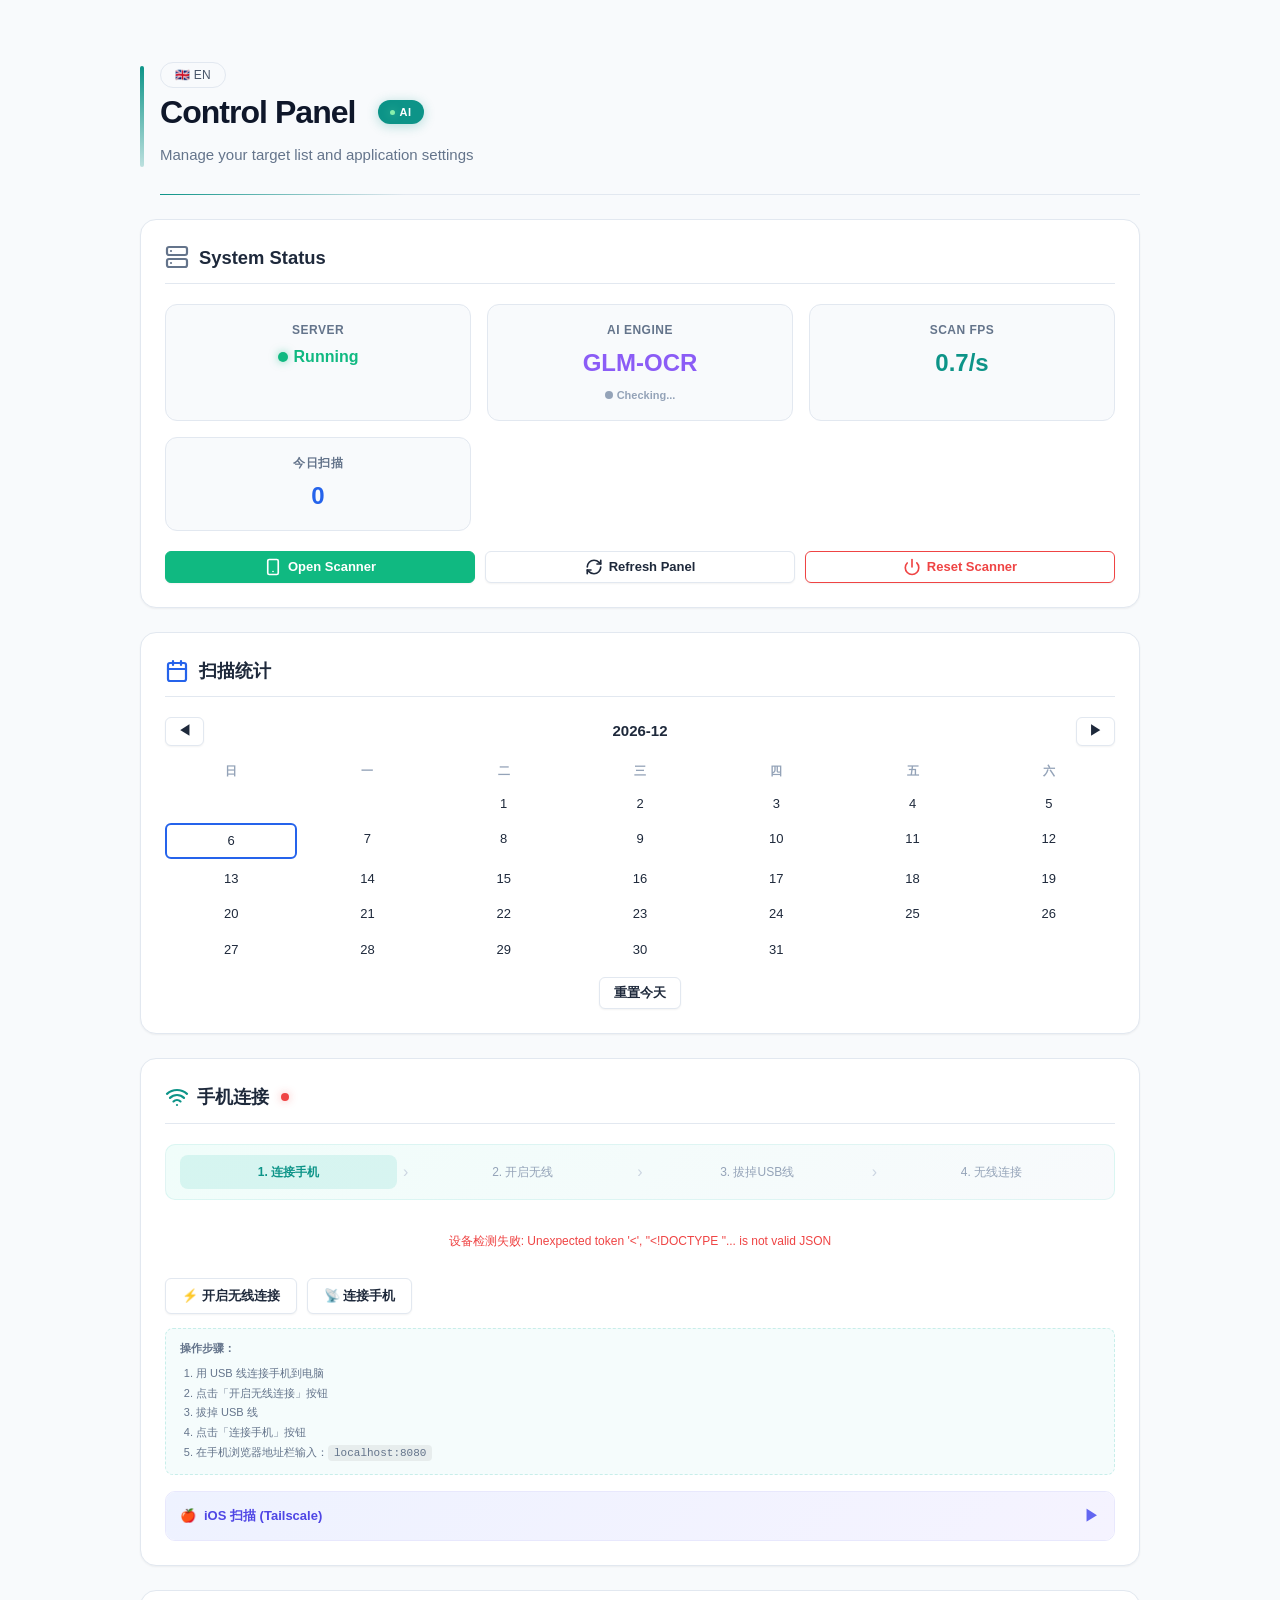
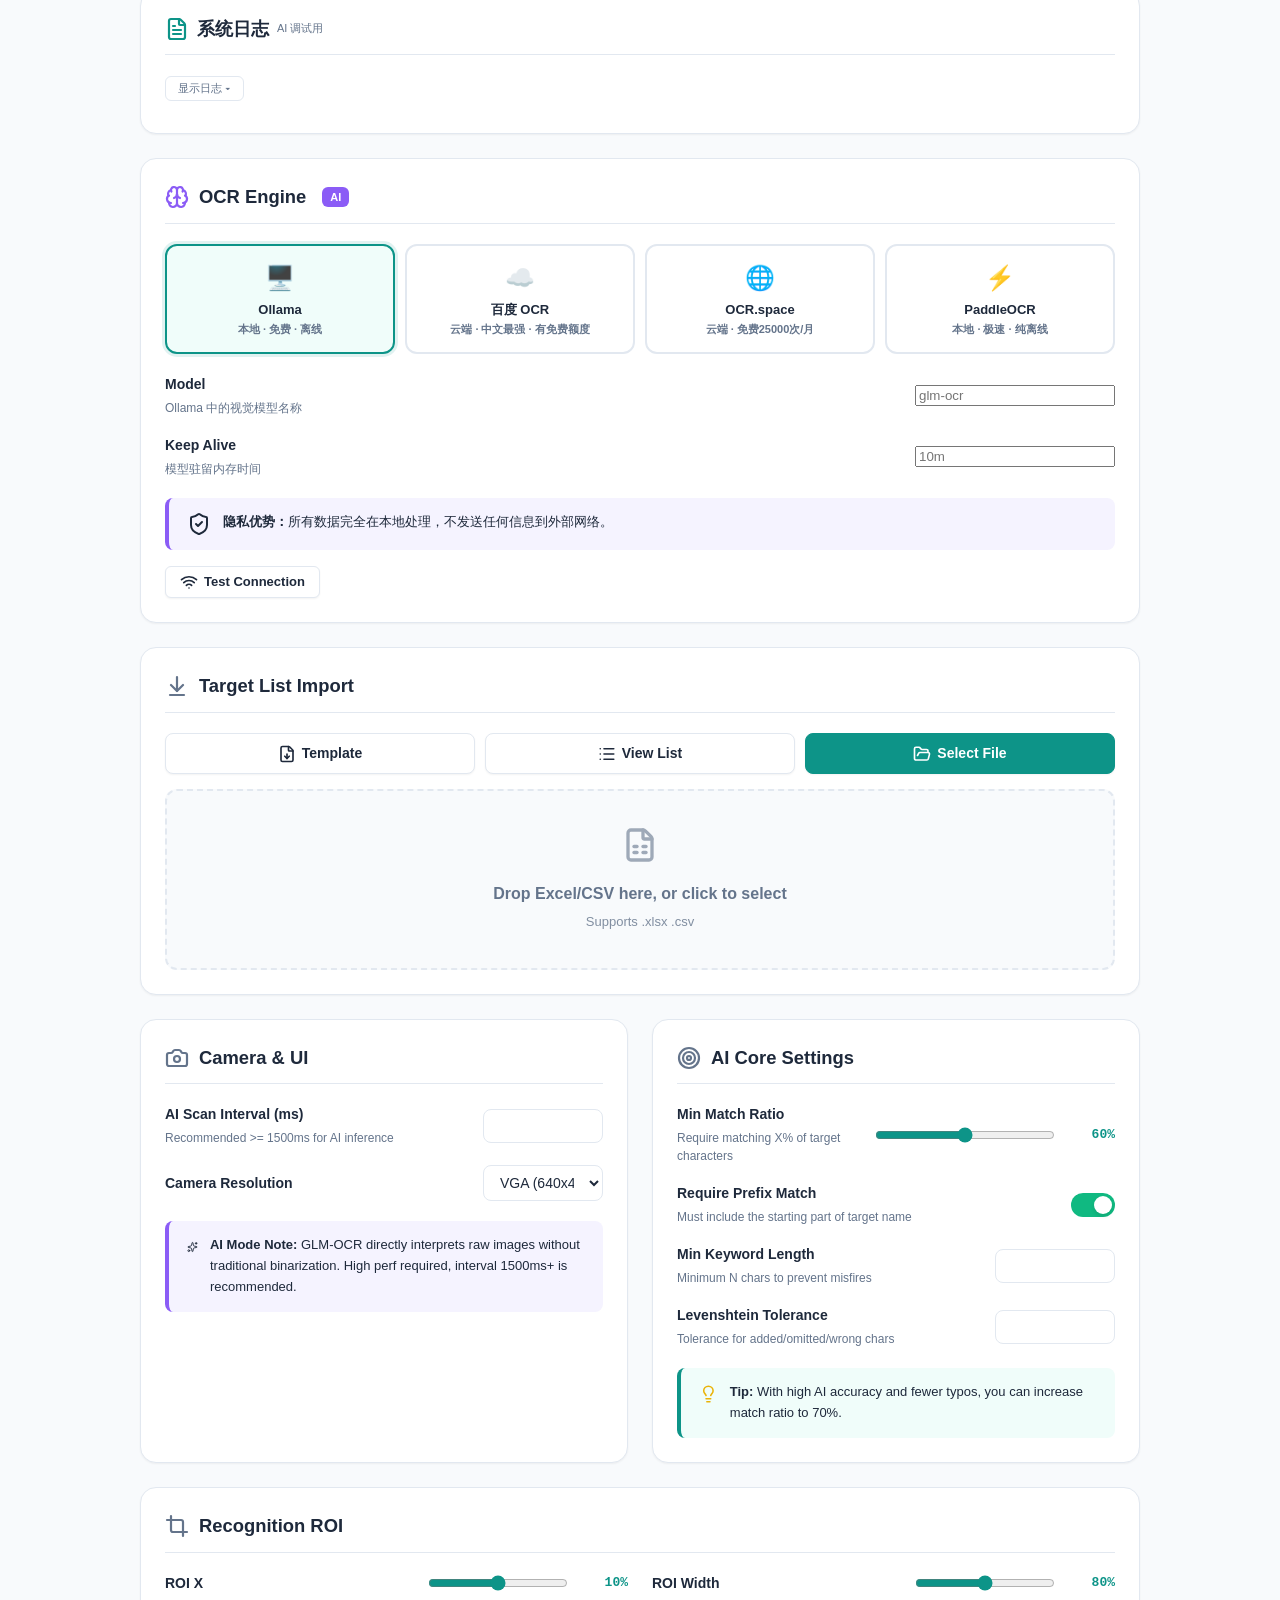
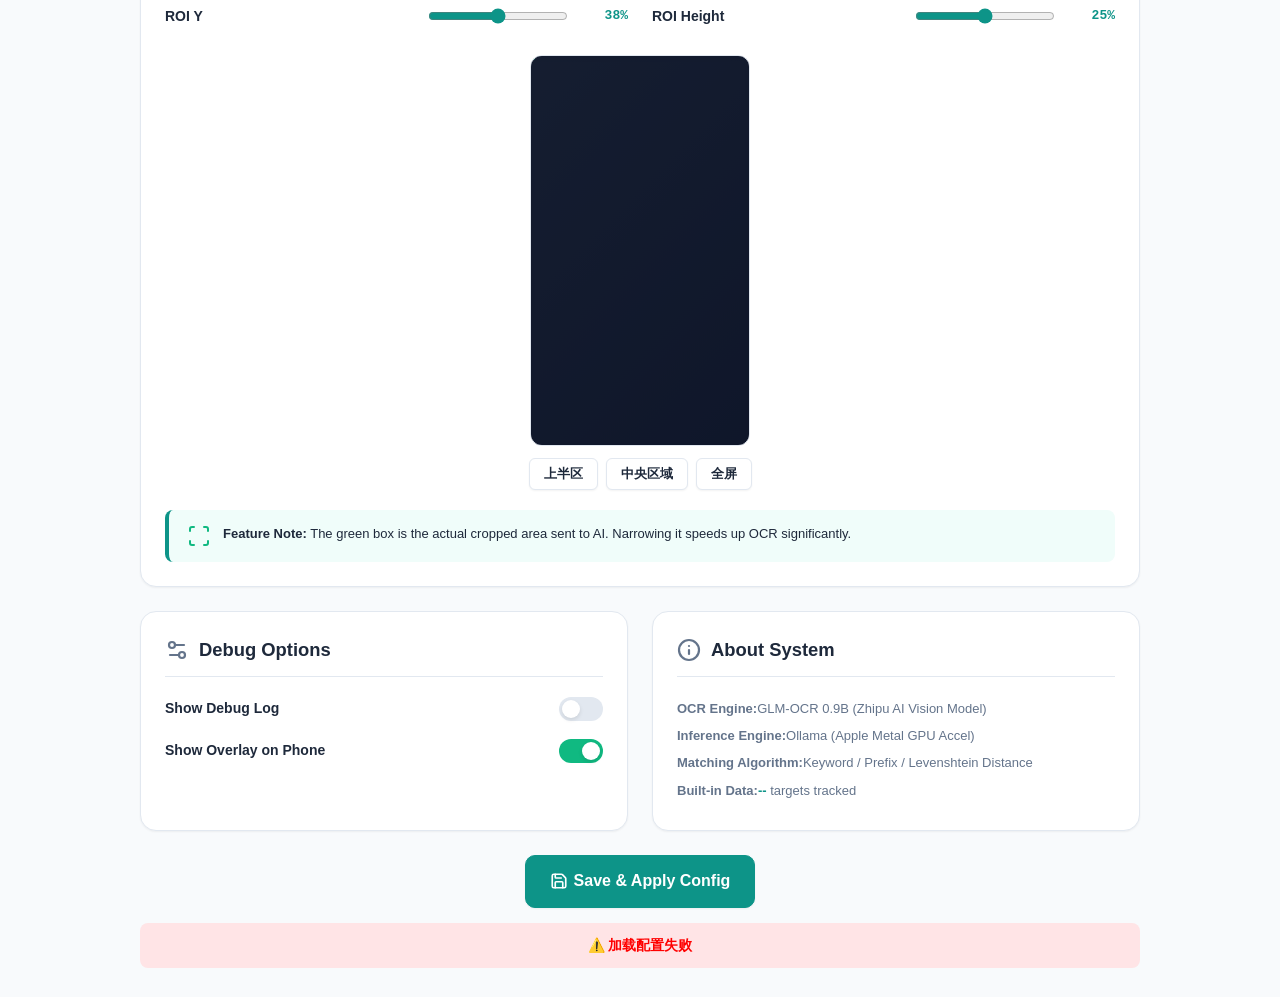
==== commit 85b4db33: "feat(admin): persist scan stats calendar - Server-side daily scan counter persisted to scan_stats.js" ====
--- a/admin.html
+++ b/admin.html
@@ -351,11 +351,29 @@
 <div class="stat-label" data-i18n="admin.stat.fps">Scan FPS</div>
 <div class="stat-value" id="scan-fps">0.7/s</div>
 </div>
+<div class="stat-item">
+<div class="stat-label">今日扫描</div>
+<div class="stat-value" id="scan-today" style="color:#2563eb">0</div>
+</div>
 </div>
 <div class="btn-group">
 <button class="btn btn-success btn-sm" onclick="openScanner()"><i class="icon-sm" data-lucide="smartphone"></i> <span data-i18n="admin.btn.open_scanner">Open Scanner</span></button>
 <button class="btn btn-secondary btn-sm" onclick="openAdmin()"><i class="icon-sm" data-lucide="refresh-cw"></i> <span data-i18n="admin.btn.refresh">Refresh Panel</span></button>
 <button class="btn btn-secondary btn-sm" style="color:var(--danger-color);border-color:var(--danger-color)" onclick="adminReset()"><i class="icon-sm" data-lucide="power"></i> <span data-i18n="admin.btn.reset">Reset Scanner</span></button>
+</div>
+</div>
+<!-- 扫描统计日历 -->
+<div class="card" id="scan-calendar-card">
+<h2><i class="icon" data-lucide="calendar" style="color:#2563eb"></i> 扫描统计</h2>
+<div style="display:flex;align-items:center;justify-content:space-between;margin-bottom:12px">
+<button class="btn btn-secondary btn-sm" onclick="calPrev()" style="padding:4px 12px">◀</button>
+<span id="cal-month-label" style="font-weight:600;font-size:15px"></span>
+<button class="btn btn-secondary btn-sm" onclick="calNext()" style="padding:4px 12px">▶</button>
+</div>
+<div id="cal-grid" style="display:grid;grid-template-columns:repeat(7,1fr);gap:4px;text-align:center;font-size:12px"></div>
+<div style="display:flex;gap:8px;margin-top:12px;justify-content:center">
+<button class="btn btn-secondary btn-sm" onclick="resetSelectedDate()" id="cal-reset-btn" style="display:none;color:var(--danger-color);border-color:var(--danger-color)">重置选中日期</button>
+<button class="btn btn-secondary btn-sm" onclick="resetTodayScan()">重置今天</button>
 </div>
 </div>
 <!-- 无线调试 & 多设备管理 -->
@@ -973,6 +991,92 @@
             const fps = (1000 / interval).toFixed(1);
             document.getElementById('scan-fps').textContent = fps + '/s';
         }
+
+        async function refreshScanCount() {
+            try {
+                const res = await fetch('/api/scan-stats');
+                const data = await res.json();
+                document.getElementById('scan-today').textContent = data.count;
+            } catch {}
+        }
+        refreshScanCount();
+        setInterval(refreshScanCount, 5000);
+
+        // === 扫描日历 ===
+        let calYear, calMonth, calSelectedDate = null;
+        (function() {
+            const now = new Date();
+            calYear = now.getFullYear();
+            calMonth = now.getMonth();
+        })();
+
+        async function loadCalendar() {
+            const mm = calYear + '-' + String(calMonth + 1).padStart(2, '0');
+            document.getElementById('cal-month-label').textContent = mm;
+            var days = {};
+            try {
+                var res = await fetch('/api/scan-stats/month?month=' + mm);
+                var data = await res.json();
+                days = data.days || {};
+            } catch {}
+            var grid = document.getElementById('cal-grid');
+            grid.innerHTML = '';
+            // 星期头
+            ['日','一','二','三','四','五','六'].forEach(function(d) {
+                var el = document.createElement('div');
+                el.textContent = d;
+                el.style.cssText = 'font-weight:600;color:#94a3b8;padding:4px 0';
+                grid.appendChild(el);
+            });
+            var firstDay = new Date(calYear, calMonth, 1).getDay();
+            var daysInMonth = new Date(calYear, calMonth + 1, 0).getDate();
+            var today = new Date();
+            var todayStr = today.getFullYear() + '-' + String(today.getMonth()+1).padStart(2,'0') + '-' + String(today.getDate()).padStart(2,'0');
+            // 空格补位
+            for (var i = 0; i < firstDay; i++) {
+                grid.appendChild(document.createElement('div'));
+            }
+            for (var d = 1; d <= daysInMonth; d++) {
+                var dateStr = calYear + '-' + String(calMonth+1).padStart(2,'0') + '-' + String(d).padStart(2,'0');
+                var el = document.createElement('div');
+                el.style.cssText = 'padding:6px 2px;border-radius:6px;cursor:pointer;transition:background 0.2s';
+                var count = days[dateStr] || 0;
+                if (dateStr === todayStr) el.style.border = '2px solid #2563eb';
+                if (dateStr === calSelectedDate) el.style.background = '#dbeafe';
+                if (count > 0) el.style.fontWeight = '600';
+                var numDiv = document.createElement('div');
+                numDiv.style.fontSize = '13px';
+                numDiv.textContent = d;
+                el.appendChild(numDiv);
+                if (count > 0) {
+                    var cntDiv = document.createElement('div');
+                    cntDiv.style.fontSize = '10px';
+                    cntDiv.style.color = '#2563eb';
+                    cntDiv.textContent = count + '次';
+                    el.appendChild(cntDiv);
+                }
+                (function(ds) {
+                    el.onclick = function() { calSelectedDate = ds; document.getElementById('cal-reset-btn').style.display = ''; loadCalendar(); };
+                })(dateStr);
+                grid.appendChild(el);
+            }
+        }
+
+        function calPrev() { calMonth--; if (calMonth < 0) { calMonth = 11; calYear--; } calSelectedDate = null; document.getElementById('cal-reset-btn').style.display = 'none'; loadCalendar(); }
+        function calNext() { calMonth++; if (calMonth > 11) { calMonth = 0; calYear++; } calSelectedDate = null; document.getElementById('cal-reset-btn').style.display = 'none'; loadCalendar(); }
+
+        async function resetTodayScan() {
+            if (!confirm('确定重置今天的扫描次数？')) return;
+            await fetch('/api/scan-stats/reset', { method: 'POST', headers: {'Content-Type': 'application/json'}, body: JSON.stringify({}) });
+            refreshScanCount(); loadCalendar();
+        }
+        async function resetSelectedDate() {
+            if (!calSelectedDate) return;
+            if (!confirm('确定重置 ' + calSelectedDate + ' 的扫描次数？')) return;
+            await fetch('/api/scan-stats/reset', { method: 'POST', headers: {'Content-Type': 'application/json'}, body: JSON.stringify({date: calSelectedDate}) });
+            refreshScanCount(); loadCalendar();
+        }
+        loadCalendar();
 
         ['roi-x', 'roi-y', 'roi-w', 'roi-h'].forEach(id => {
             document.getElementById(id).addEventListener('input', updateRoiPreview);
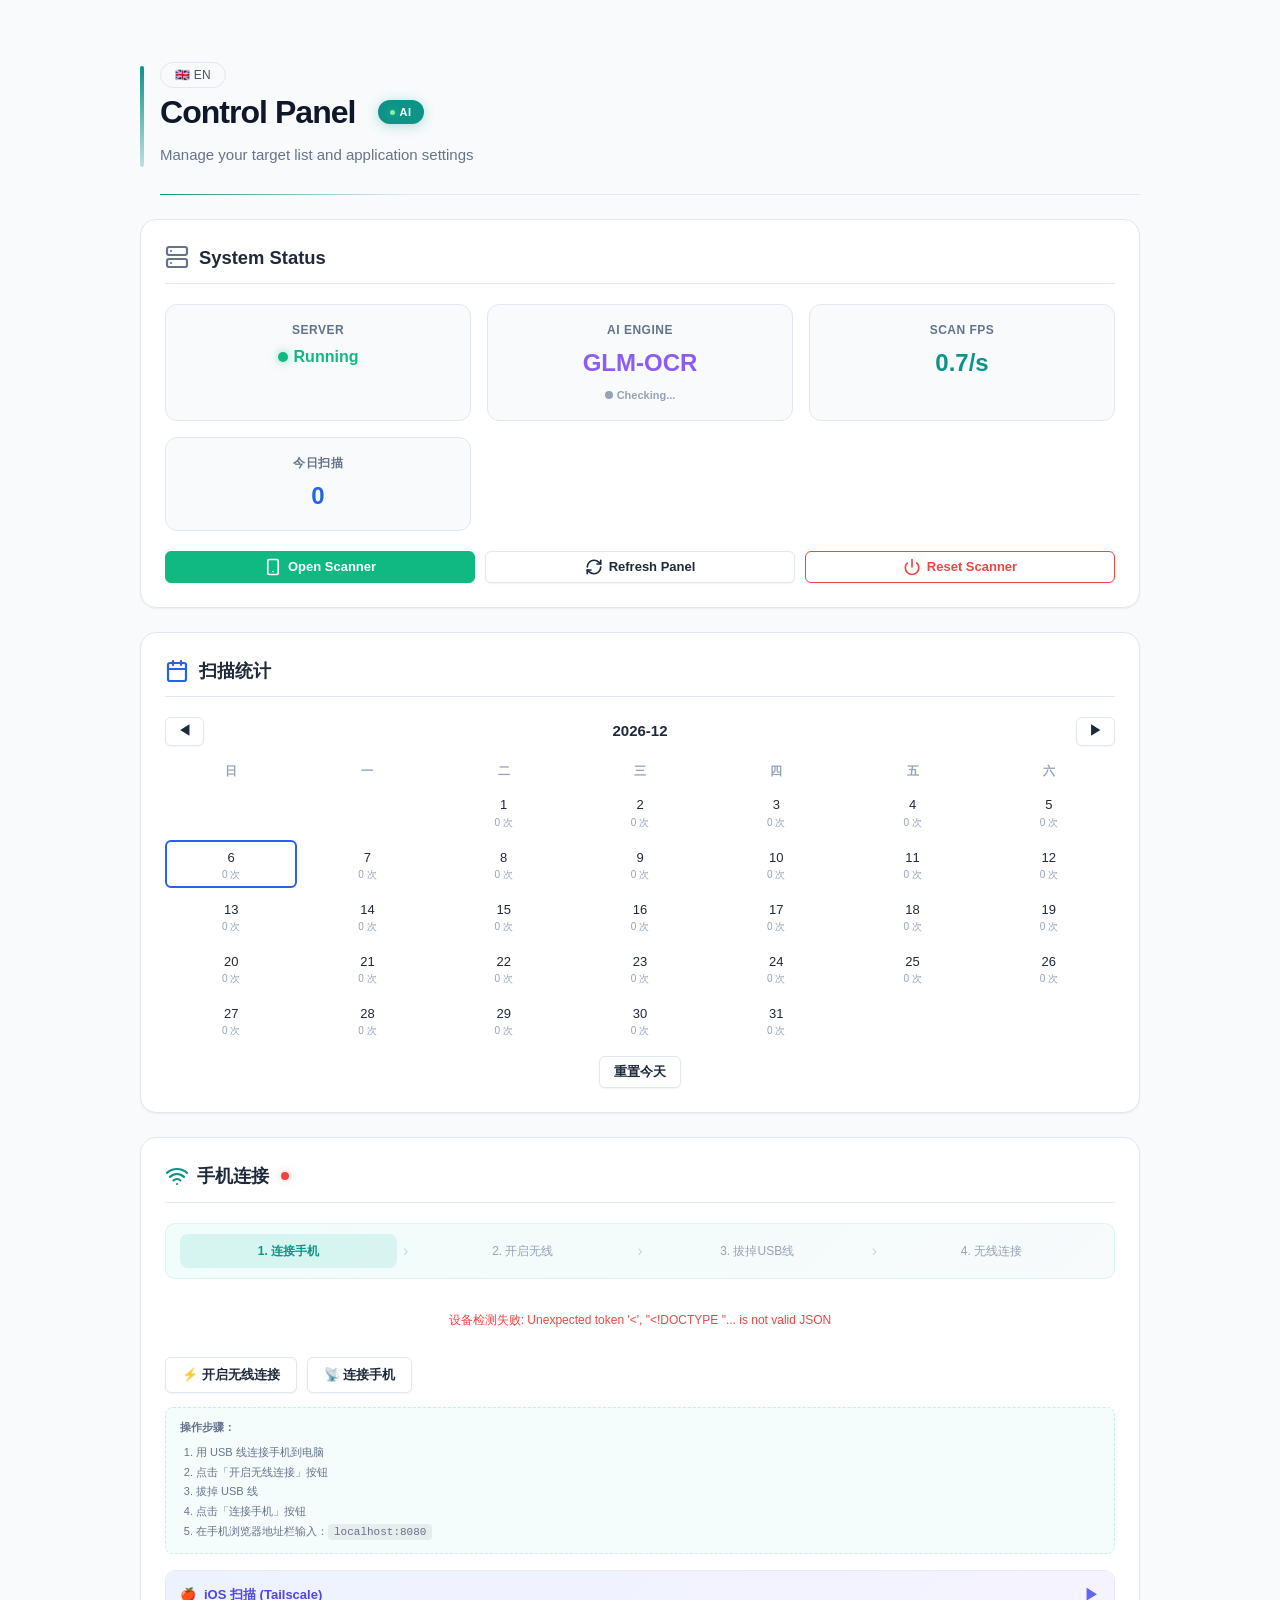
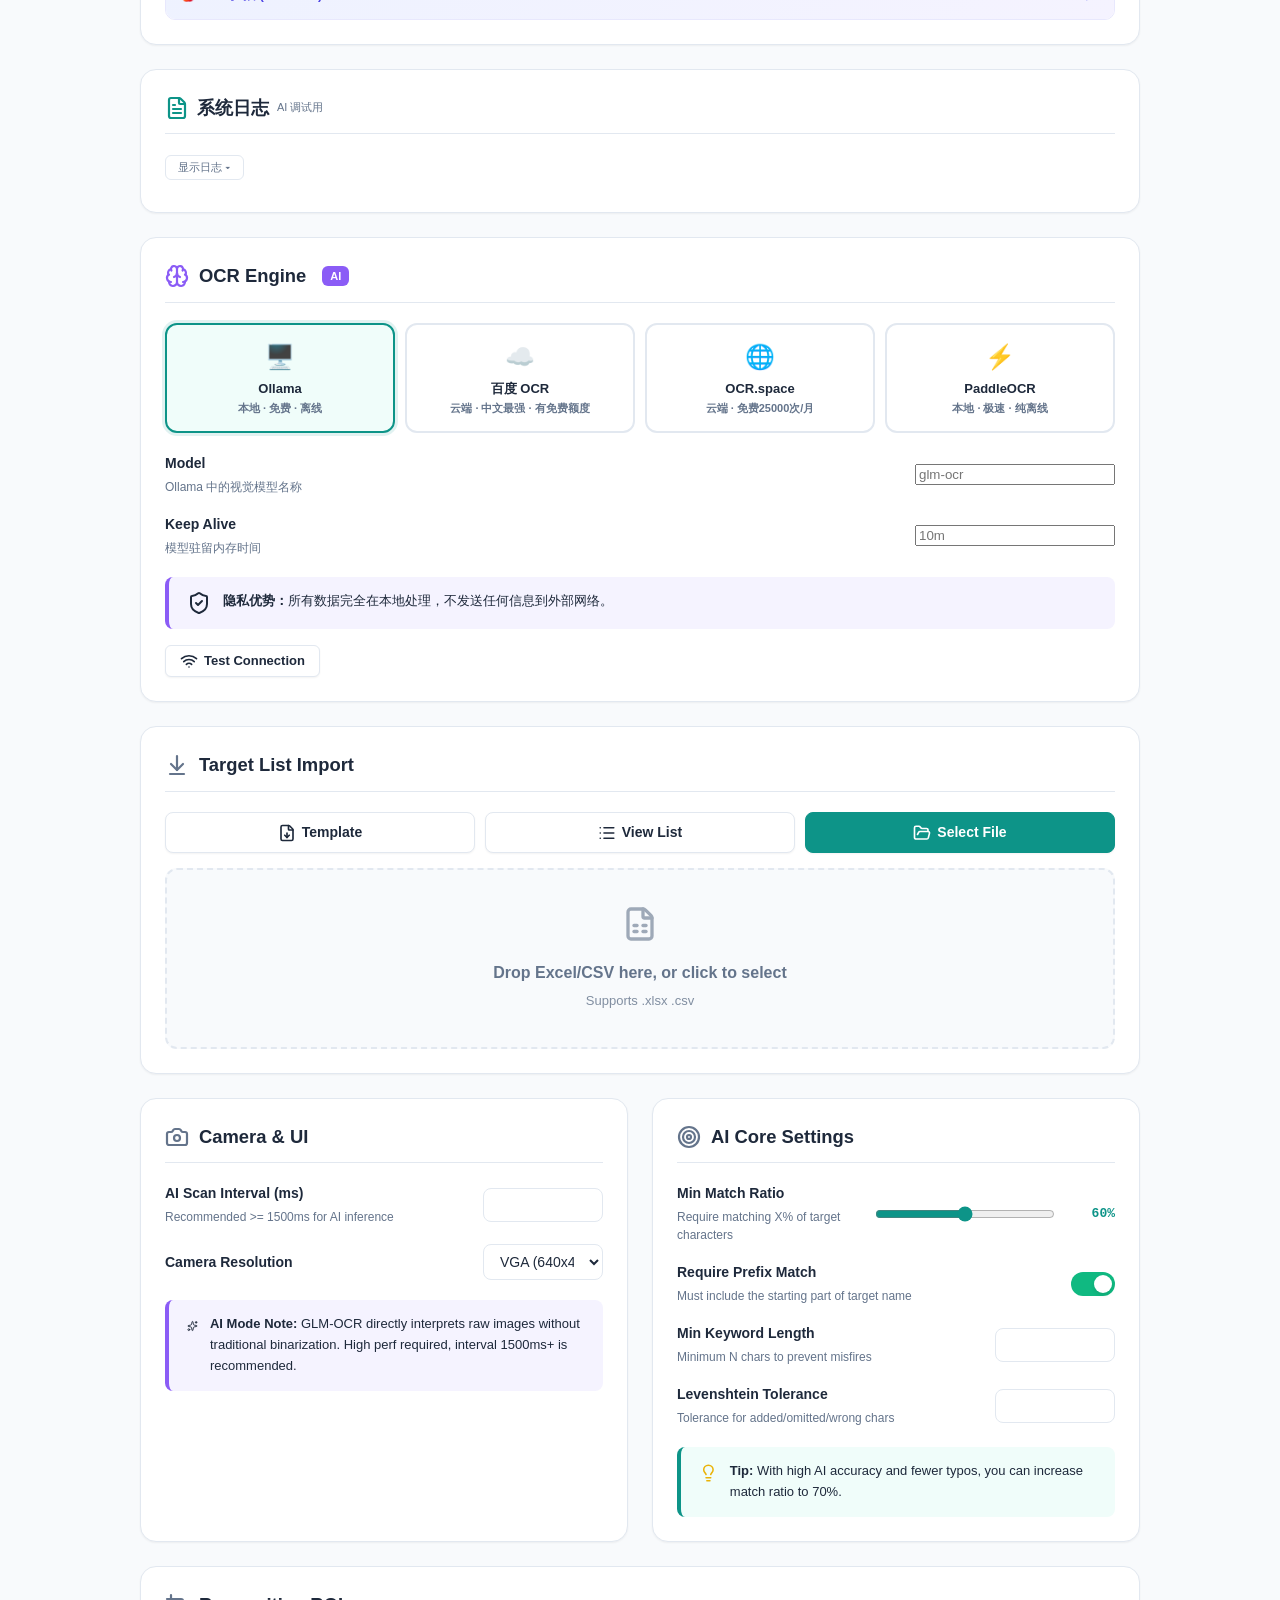
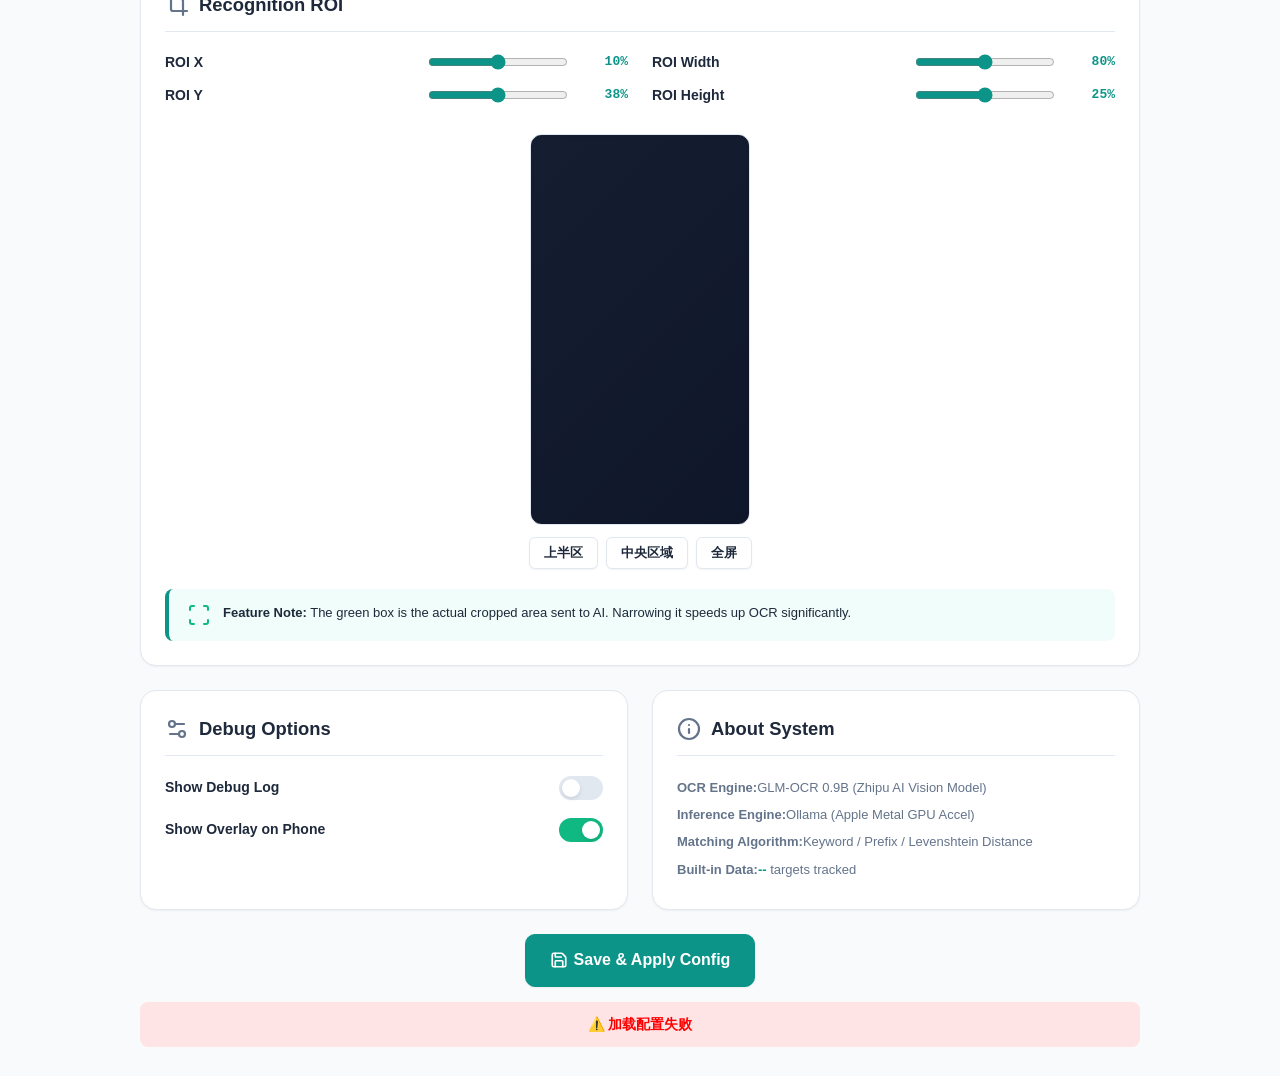
==== commit b53f4d4d: "fix(admin): sync calendar day count with today stats fallback Co-Authored-By: Claude Opus 4.7 <norep" ====
--- a/admin.html
+++ b/admin.html
@@ -992,11 +992,22 @@
             document.getElementById('scan-fps').textContent = fps + '/s';
         }
 
+        function updateCalendarDayCount(dateStr, count) {
+            const el = document.querySelector('[data-cal-date="' + dateStr + '"]');
+            if (!el) return;
+            const cnt = el.querySelector('.cal-count');
+            if (!cnt) return;
+            cnt.textContent = count + ' 次';
+            cnt.style.color = count > 0 ? '#2563eb' : '#94a3b8';
+            el.style.fontWeight = count > 0 ? '600' : '';
+        }
+
         async function refreshScanCount() {
             try {
                 const res = await fetch('/api/scan-stats');
                 const data = await res.json();
                 document.getElementById('scan-today').textContent = data.count;
+                if (data.date) updateCalendarDayCount(data.date, data.count || 0);
             } catch {}
         }
         refreshScanCount();
@@ -1018,6 +1029,14 @@
                 var res = await fetch('/api/scan-stats/month?month=' + mm);
                 var data = await res.json();
                 days = data.days || {};
+            } catch {}
+            try {
+                var todayRes = await fetch('/api/scan-stats');
+                var todayData = await todayRes.json();
+                if (todayData.date && todayData.date.substring(0, 7) === mm) {
+                    days[todayData.date] = todayData.count || 0;
+                    document.getElementById('scan-today').textContent = todayData.count || 0;
+                }
             } catch {}
             var grid = document.getElementById('cal-grid');
             grid.innerHTML = '';
@@ -1039,7 +1058,8 @@
             for (var d = 1; d <= daysInMonth; d++) {
                 var dateStr = calYear + '-' + String(calMonth+1).padStart(2,'0') + '-' + String(d).padStart(2,'0');
                 var el = document.createElement('div');
-                el.style.cssText = 'padding:6px 2px;border-radius:6px;cursor:pointer;transition:background 0.2s';
+                el.setAttribute('data-cal-date', dateStr);
+                el.style.cssText = 'min-height:48px;padding:6px 2px;border-radius:6px;cursor:pointer;transition:background 0.2s;display:flex;flex-direction:column;align-items:center;justify-content:center;gap:3px';
                 var count = days[dateStr] || 0;
                 if (dateStr === todayStr) el.style.border = '2px solid #2563eb';
                 if (dateStr === calSelectedDate) el.style.background = '#dbeafe';
@@ -1048,13 +1068,13 @@
                 numDiv.style.fontSize = '13px';
                 numDiv.textContent = d;
                 el.appendChild(numDiv);
-                if (count > 0) {
-                    var cntDiv = document.createElement('div');
-                    cntDiv.style.fontSize = '10px';
-                    cntDiv.style.color = '#2563eb';
-                    cntDiv.textContent = count + '次';
-                    el.appendChild(cntDiv);
-                }
+                var cntDiv = document.createElement('div');
+                cntDiv.className = 'cal-count';
+                cntDiv.style.fontSize = '10px';
+                cntDiv.style.lineHeight = '1';
+                cntDiv.style.color = count > 0 ? '#2563eb' : '#94a3b8';
+                cntDiv.textContent = count + ' 次';
+                el.appendChild(cntDiv);
                 (function(ds) {
                     el.onclick = function() { calSelectedDate = ds; document.getElementById('cal-reset-btn').style.display = ''; loadCalendar(); };
                 })(dateStr);
@@ -1990,4 +2010,4 @@
         loadConfig();
     </script>
 </body>
-</html>+</html>
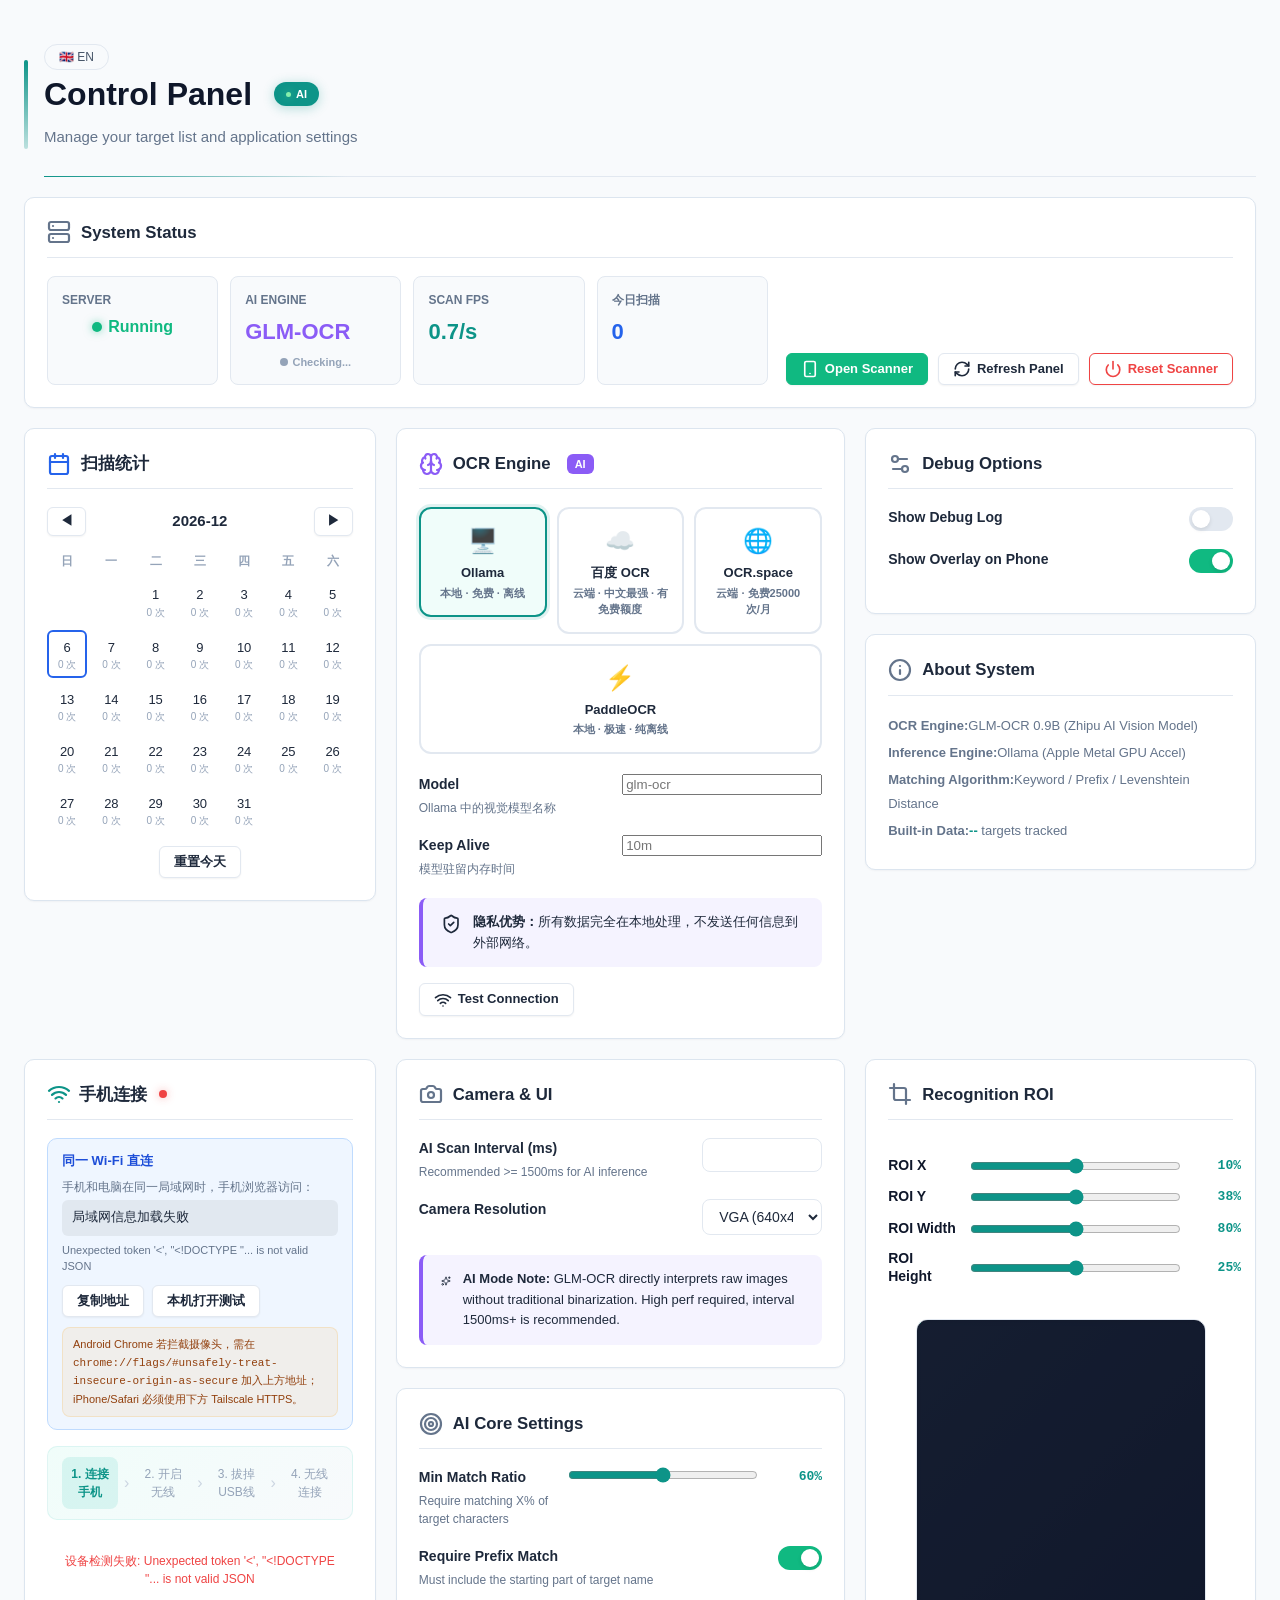
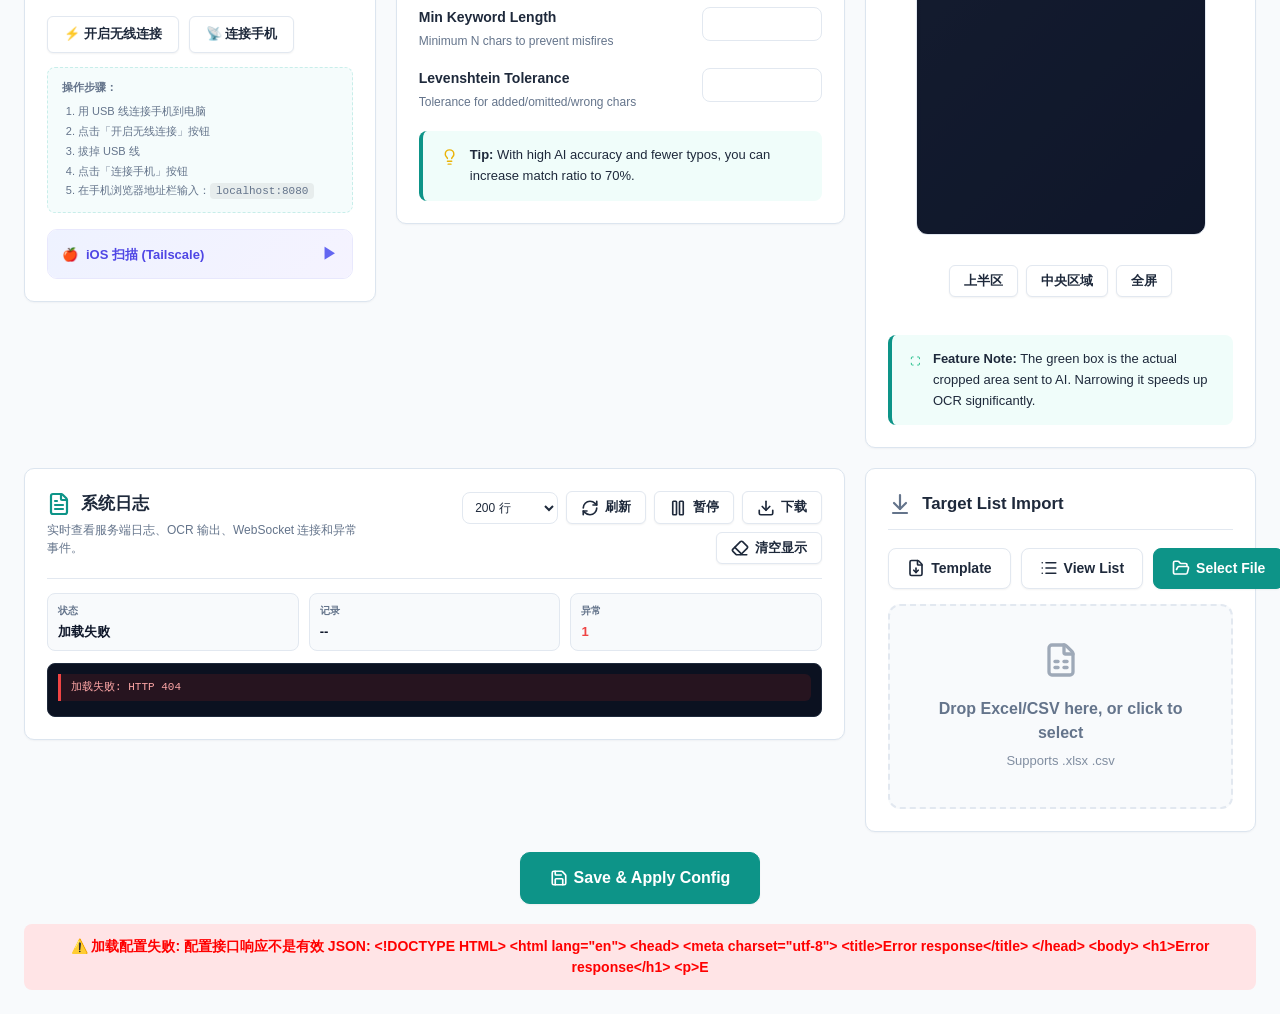
==== commit 9aae2dec: "chore: baseline before pp-ocrv6 tiny" ====
--- a/admin.html
+++ b/admin.html
@@ -22,7 +22,7 @@
             --danger-color: #EF4444;     /* red-500 */
             --ai-color: #8B5CF6;         /* violet-500 */
             --border-color: #E2E8F0;     /* slate-200 */
-            --border-radius: 16px;
+            --border-radius: 10px;
             --shadow-sm: 0 1px 2px 0 rgba(0, 0, 0, 0.05);
             --shadow: 0 4px 6px -1px rgba(0, 0, 0, 0.1), 0 2px 4px -1px rgba(0, 0, 0, 0.06);
             --shadow-hover: 0 10px 15px -3px rgba(0, 0, 0, 0.1), 0 4px 6px -2px rgba(0, 0, 0, 0.05);
@@ -47,7 +47,7 @@
             text-align: center; 
             margin-bottom: 8px; 
             font-weight: 700; 
-            letter-spacing: -0.5px;
+            letter-spacing: 0;
             display: flex;
             align-items: center;
             justify-content: center;
@@ -88,7 +88,7 @@
             justify-content: flex-start;
             font-size: 32px;
             font-weight: 700;
-            letter-spacing: -0.03em;
+            letter-spacing: 0;
             color: #0F172A;
             margin: 0 0 8px 0;
         }
@@ -108,7 +108,7 @@
             cursor: pointer;
             padding: 5px 14px;
             border-radius: 20px;
-            letter-spacing: 0.02em;
+            letter-spacing: 0;
             transition: all 0.2s;
             font-family: inherit;
         }
@@ -130,7 +130,7 @@
             border-radius: 100px;
             vertical-align: middle;
             margin-left: 10px;
-            letter-spacing: 0.05em;
+            letter-spacing: 0;
             box-shadow: 0 2px 12px rgba(13,148,136,0.3);
         }
         .ai-mark::before {
@@ -289,7 +289,7 @@
         .stats-grid { display: grid; grid-template-columns: repeat(3, 1fr); gap: 16px; margin-top: 15px; }
         .stat-item { background: #F8FAFC; padding: 16px; border-radius: 12px; border: 1px solid var(--border-color); text-align: center; transition: transform 0.2s ease, box-shadow 0.2s ease; }
         .stat-item:hover { transform: translateY(-2px); box-shadow: 0 4px 12px rgba(0,0,0,0.06); }
-        .stat-label { font-size: 12px; color: var(--text-muted); text-transform: uppercase; letter-spacing: 0.5px; margin-bottom: 6px; font-weight: 600;}
+        .stat-label { font-size: 12px; color: var(--text-muted); text-transform: uppercase; letter-spacing: 0; margin-bottom: 6px; font-weight: 600;}
         .stat-value { font-size: 24px; font-weight: 700; color: var(--accent-color); }
         .stat-value.ai { color: var(--ai-color); }
 
@@ -317,6 +317,467 @@
         .engine-tab:hover:not(.active) {
             border-color: #94a3b8;
             background: #F8FAFC;
+        }
+
+        /* ===== Desktop Admin Console Layout ===== */
+        body {
+            padding: 24px;
+            align-items: flex-start;
+        }
+
+        .container {
+            width: 100%;
+            max-width: 1440px;
+            display: grid;
+            grid-template-columns: minmax(300px, 0.9fr) minmax(380px, 1.15fr) minmax(340px, 1fr);
+            grid-template-areas:
+                "header header header"
+                "overview overview overview"
+                "calendar ocr utility"
+                "connection settings roi"
+                "logs logs import"
+                "save save save"
+                "status status status";
+            gap: 20px;
+            align-items: start;
+        }
+
+        .page-header,
+        .card,
+        .two-column,
+        #status-msg {
+            min-width: 0;
+        }
+
+        .page-header {
+            grid-area: header;
+            margin-bottom: 0;
+            padding-top: 20px;
+        }
+
+        .overview-card { grid-area: overview; }
+        .connection-card { grid-area: connection; }
+        .calendar-card { grid-area: calendar; }
+        .ocr-card { grid-area: ocr; }
+        .import-card { grid-area: import; }
+        .settings-pair { grid-area: settings; grid-template-columns: 1fr; gap: 20px; }
+        .roi-card { grid-area: roi; }
+        .utility-pair { grid-area: utility; grid-template-columns: 1fr; gap: 20px; }
+        .logs-card { grid-area: logs; }
+        .save-bar { grid-area: save; display: flex; justify-content: center; }
+        #status-msg { grid-area: status; margin-top: 0; }
+
+        .card {
+            margin-bottom: 0;
+            padding: 22px;
+            border-color: #DCE5EF;
+            box-shadow: 0 1px 2px rgba(15, 23, 42, 0.04);
+            height: auto;
+        }
+
+        .card:hover {
+            box-shadow: 0 6px 18px rgba(15, 23, 42, 0.08);
+        }
+
+        .card h2 {
+            font-size: 1.05em;
+            margin-bottom: 18px;
+        }
+
+        .overview-card {
+            display: grid;
+            grid-template-columns: minmax(0, 1fr) auto;
+            gap: 18px;
+            align-items: end;
+        }
+
+        .overview-card h2 {
+            grid-column: 1 / -1;
+            margin-bottom: 0;
+        }
+
+        .overview-card .stats-grid {
+            margin-top: 0;
+        }
+
+        .overview-card .btn-group {
+            margin-top: 0;
+            min-width: 360px;
+            justify-content: flex-end;
+        }
+
+        .overview-card .btn-group .btn {
+            flex: 0 0 auto;
+        }
+
+        .stats-grid {
+            grid-template-columns: repeat(4, minmax(0, 1fr));
+            gap: 12px;
+        }
+
+        .stat-item {
+            border-radius: 8px;
+            padding: 14px;
+            text-align: left;
+        }
+
+        .stat-item:hover {
+            transform: none;
+        }
+
+        .stat-value {
+            font-size: 22px;
+        }
+
+        .connection-card {
+            position: static;
+        }
+
+        .connection-card > div:first-of-type {
+            background: #EFF6FF !important;
+            border-color: #BFDBFE !important;
+        }
+
+        .ocr-card {
+            border-top-color: #DCE5EF;
+        }
+
+        .import-card {
+            border-top-color: #DCE5EF;
+        }
+
+        .settings-pair > .card,
+        .utility-pair > .card {
+            height: auto;
+        }
+
+        .settings-pair,
+        .utility-pair {
+            display: grid;
+            align-content: start;
+        }
+
+        .settings-pair {
+            grid-template-rows: auto auto;
+        }
+
+        .utility-pair {
+            grid-template-rows: auto auto;
+        }
+
+        .form-group {
+            align-items: flex-start;
+            gap: 14px;
+        }
+
+        .form-group label:first-child {
+            min-width: 0;
+        }
+
+        input[type="range"] {
+            width: min(180px, 42vw);
+        }
+
+        .settings-pair input[type="range"],
+        .roi-card input[type="range"] {
+            width: min(190px, 100%);
+        }
+
+        .roi-card {
+            display: grid;
+            grid-template-columns: minmax(0, 1fr);
+            gap: 18px 28px;
+            align-items: start;
+        }
+
+        .roi-card h2,
+        .roi-card .info-box {
+            grid-column: 1 / -1;
+        }
+
+        .roi-card .preview-canvas {
+            max-width: 290px;
+            margin-top: 0;
+        }
+
+        .roi-controls {
+            display: grid;
+            grid-template-columns: 1fr;
+            gap: 12px;
+            margin-bottom: 16px;
+        }
+
+        .roi-control {
+            display: grid;
+            grid-template-columns: 72px minmax(72px, 1fr) 42px;
+            gap: 10px;
+            align-items: center;
+            min-width: 0;
+        }
+
+        .roi-control label {
+            min-width: 0;
+            font-weight: 700;
+            color: #0F172A;
+            line-height: 1.25;
+        }
+
+        .roi-control input[type="range"] {
+            width: 100%;
+            min-width: 0;
+        }
+
+        .roi-control .range-value {
+            width: 42px;
+            text-align: right;
+            font-size: 13px;
+            font-variant-numeric: tabular-nums;
+        }
+
+        .logs-card #log-viewer {
+            max-height: 320px;
+        }
+
+        .logs-card {
+            border-top-color: #DCE5EF;
+        }
+
+        .logs-header {
+            display: flex;
+            align-items: flex-start;
+            justify-content: space-between;
+            gap: 16px;
+            border-bottom: 1px solid var(--border-color);
+            padding-bottom: 14px;
+            margin-bottom: 14px;
+        }
+
+        .logs-header h2 {
+            border-bottom: 0;
+            padding-bottom: 0;
+            margin-bottom: 4px;
+        }
+
+        .logs-subtitle {
+            font-size: 12px;
+            color: var(--text-muted);
+            line-height: 1.5;
+        }
+
+        .logs-toolbar {
+            display: flex;
+            flex-wrap: wrap;
+            align-items: center;
+            gap: 8px;
+            justify-content: flex-end;
+        }
+
+        .logs-toolbar select {
+            width: 96px;
+            height: 32px;
+            padding: 4px 8px;
+            font-size: 12px;
+        }
+
+        .logs-status-row {
+            display: grid;
+            grid-template-columns: repeat(3, minmax(0, 1fr));
+            gap: 10px;
+            margin-bottom: 12px;
+        }
+
+        .log-stat {
+            background: #F8FAFC;
+            border: 1px solid var(--border-color);
+            border-radius: 8px;
+            padding: 9px 10px;
+        }
+
+        .log-stat__label {
+            font-size: 10px;
+            color: var(--text-muted);
+            text-transform: uppercase;
+            letter-spacing: 0;
+            font-weight: 700;
+            margin-bottom: 4px;
+        }
+
+        .log-stat__value {
+            font-size: 13px;
+            color: #0F172A;
+            font-weight: 700;
+            font-variant-numeric: tabular-nums;
+        }
+
+        .log-viewer {
+            font-family: "SF Mono", Menlo, Consolas, monospace;
+            font-size: 11px;
+            line-height: 1.55;
+            background: #0B1120;
+            color: #CBD5E1;
+            border: 1px solid #1E293B;
+            border-radius: 8px;
+            padding: 10px;
+            max-height: 320px;
+            overflow-y: auto;
+            white-space: pre-wrap;
+            word-break: break-word;
+        }
+
+        .log-entry {
+            border-left: 3px solid #334155;
+            padding: 5px 8px 5px 10px;
+            margin-bottom: 5px;
+            background: rgba(15, 23, 42, 0.76);
+            border-radius: 0 6px 6px 0;
+        }
+
+        .log-entry--error {
+            color: #FCA5A5;
+            border-left-color: #EF4444;
+            background: rgba(127, 29, 29, 0.24);
+        }
+
+        .log-entry--warning {
+            color: #FDE68A;
+            border-left-color: #F59E0B;
+            background: rgba(120, 53, 15, 0.22);
+        }
+
+        .log-entry--info {
+            color: #C4D3E5;
+        }
+
+        .log-entry__meta {
+            color: #7DD3FC;
+            font-weight: 700;
+            margin-right: 6px;
+        }
+
+        .log-empty {
+            color: #94A3B8;
+            padding: 16px;
+            text-align: center;
+        }
+
+        .save-bar .btn {
+            min-width: 240px;
+        }
+
+        @media (max-width: 1180px) {
+            body {
+                padding: 20px;
+            }
+
+            .container {
+                max-width: 980px;
+                grid-template-columns: minmax(280px, 0.9fr) minmax(360px, 1.1fr);
+                grid-template-areas:
+                    "header header"
+                    "overview overview"
+                    "calendar ocr"
+                    "settings settings"
+                    "connection import"
+                    "utility utility"
+                    "roi roi"
+                    "logs logs"
+                    "save save"
+                    "status status";
+                align-items: stretch;
+            }
+
+            .settings-pair,
+            .utility-pair {
+                grid-template-columns: repeat(2, minmax(0, 1fr));
+                grid-template-rows: none;
+            }
+
+            .calendar-card,
+            .ocr-card,
+            .settings-pair,
+            .connection-card,
+            .import-card,
+            .utility-pair,
+            .logs-card,
+            .roi-card {
+                min-height: 0;
+            }
+
+            .overview-card {
+                grid-template-columns: 1fr;
+            }
+
+            .overview-card .btn-group {
+                min-width: 0;
+                justify-content: flex-start;
+            }
+
+            .roi-card {
+                grid-template-columns: minmax(0, 1fr);
+            }
+
+            .roi-card h2,
+            .roi-card .info-box {
+                grid-column: auto;
+            }
+
+            .roi-controls {
+                grid-template-columns: 1fr;
+            }
+        }
+
+        @media (max-width: 820px) {
+            body {
+                padding: 16px;
+            }
+
+            .container {
+                display: block;
+                max-width: 100%;
+            }
+
+            .page-header,
+            .card,
+            .two-column {
+                margin-bottom: 16px;
+                height: auto;
+            }
+
+            .connection-card {
+                position: static;
+            }
+
+            .stats-grid,
+            .settings-pair,
+            .utility-pair,
+            .two-column {
+                grid-template-columns: 1fr;
+                grid-template-rows: none;
+            }
+
+            .overview-card {
+                display: block;
+            }
+
+            .overview-card .btn-group {
+                margin-top: 16px;
+            }
+
+            .form-group {
+                flex-wrap: wrap;
+            }
+
+            input[type="range"] {
+                width: 100%;
+            }
+
+            .roi-controls {
+                grid-template-columns: 1fr;
+            }
+
+            .roi-control {
+                grid-template-columns: 86px minmax(0, 1fr) 42px;
+            }
         }
     </style>
 <script src="i18n.js?v=1"></script>
@@ -329,7 +790,7 @@
   <div class="subtitle" data-i18n="admin.subtitle">GLM-OCR Vision Model · Ollama Local Engine</div>
 </div>
 <!-- 服务器状态 -->
-<div class="card">
+<div class="card overview-card">
 <h2><i class="icon" data-lucide="server" style="color:var(--text-muted)"></i> <span data-i18n="admin.card.sys">System Status</span></h2>
 <div class="stats-grid">
 <div class="stat-item">
@@ -363,7 +824,7 @@
 </div>
 </div>
 <!-- 扫描统计日历 -->
-<div class="card" id="scan-calendar-card">
+<div class="card calendar-card" id="scan-calendar-card">
 <h2><i class="icon" data-lucide="calendar" style="color:#2563eb"></i> 扫描统计</h2>
 <div style="display:flex;align-items:center;justify-content:space-between;margin-bottom:12px">
 <button class="btn btn-secondary btn-sm" onclick="calPrev()" style="padding:4px 12px">◀</button>
@@ -377,8 +838,28 @@
 </div>
 </div>
 <!-- 无线调试 & 多设备管理 -->
-<div class="card" id="wifi-card">
+<div class="card connection-card" id="wifi-card">
 <h2 style="display:flex;align-items:center;gap:8px"><i class="icon" data-lucide="wifi" style="color:var(--accent-color)"></i> 手机连接<span id="adb-led" style="display:inline-block;width:8px;height:8px;border-radius:50%;background:#94a3b8;margin-left:4px;box-shadow:0 0 6px rgba(148,163,184,0.4);transition:background 0.3s"></span></h2>
+
+<!-- 局域网直连 -->
+<div style="margin-bottom:16px;padding:12px 14px;background:rgba(37,99,235,0.04);border:1px solid rgba(37,99,235,0.14);border-radius:10px">
+<div style="font-size:13px;font-weight:700;color:#1d4ed8;margin-bottom:8px">同一 Wi-Fi 直连</div>
+<div style="display:flex;gap:12px;align-items:center;flex-wrap:wrap">
+<div style="flex:1;min-width:220px">
+<div style="font-size:12px;color:#64748b;margin-bottom:4px">手机和电脑在同一局域网时，手机浏览器访问：</div>
+<code id="lan-url" style="display:block;background:rgba(0,0,0,0.06);padding:8px 10px;border-radius:6px;font-family:monospace;font-size:13px;word-break:break-all">检测中...</code>
+<div id="lan-interfaces" style="font-size:11px;color:#64748b;margin-top:6px"></div>
+</div>
+<img id="lan-qr" alt="LAN QR" style="width:92px;height:92px;border:1px solid rgba(37,99,235,0.16);border-radius:8px;background:#fff;padding:4px;display:none"/>
+</div>
+<div style="display:flex;gap:8px;margin-top:10px;flex-wrap:wrap">
+<button class="btn btn-secondary btn-sm" onclick="copyLanUrl()">复制地址</button>
+<button class="btn btn-secondary btn-sm" onclick="openLanUrl()">本机打开测试</button>
+</div>
+<div style="font-size:11px;color:#92400e;line-height:1.6;margin-top:10px;background:rgba(245,158,11,0.08);border:1px solid rgba(245,158,11,0.16);border-radius:8px;padding:8px 10px">
+Android Chrome 若拦截摄像头，需在 <code>chrome://flags/#unsafely-treat-insecure-origin-as-secure</code> 加入上方地址；iPhone/Safari 必须使用下方 Tailscale HTTPS。
+</div>
+</div>
 
 <!-- 步骤引导 -->
 <div style="display:flex;gap:6px;margin-bottom:16px;padding:10px 14px;background:linear-gradient(135deg,#f0fdfa,#f8fafc);border-radius:10px;font-size:12px;border:1px solid rgba(20,184,166,0.1)">
@@ -483,22 +964,35 @@
 </div>
 
 <!-- 日志查看器 -->
-<div class="card" id="log-card">
-<h2 style="display:flex;align-items:center;gap:8px"><i class="icon" data-lucide="file-text" style="color:var(--accent-color)"></i> 系统日志 <span style="font-size:11px;color:var(--text-muted);font-weight:400">AI 调试用</span></h2>
-<button onclick="toggleLogCard()" style="font-size:11px;color:var(--text-muted);background:none;border:1px solid var(--border-color);padding:4px 12px;border-radius:6px;cursor:pointer;margin-bottom:8px">显示日志 ▾</button>
-<div id="log-content" style="display:none">
-<div id="log-viewer" style="font-family:monospace;font-size:11px;line-height:1.5;background:#0f172a;color:#e2e8f0;padding:12px;border-radius:8px;max-height:300px;overflow-y:auto;white-space:pre-wrap;word-break:break-all">
-加载日志中...
-</div>
-<div style="display:flex;gap:8px;margin-top:8px">
-<button class="btn btn-secondary btn-sm" onclick="refreshLogs()">刷新</button>
-<button class="btn btn-secondary btn-sm" onclick="downloadLogs()">下载日志</button>
-<button class="btn btn-secondary btn-sm" onclick="clearLogViewer()">清空显示</button>
-</div>
+<div class="card logs-card" id="log-card">
+<div class="logs-header">
+<div>
+<h2><i class="icon" data-lucide="file-text" style="color:var(--accent-color)"></i> 系统日志</h2>
+<div class="logs-subtitle">实时查看服务端日志、OCR 输出、WebSocket 连接和异常事件。</div>
+</div>
+<div class="logs-toolbar">
+<select id="log-lines" onchange="refreshLogs(true)" aria-label="日志行数">
+<option value="100">100 行</option>
+<option value="200" selected>200 行</option>
+<option value="500">500 行</option>
+</select>
+<button id="log-refresh-btn" class="btn btn-secondary btn-sm" onclick="refreshLogs(true)"><i class="icon-sm" data-lucide="refresh-cw"></i> 刷新</button>
+<button id="log-pause-btn" class="btn btn-secondary btn-sm" onclick="toggleLogAutoRefresh()"><i class="icon-sm" data-lucide="pause"></i> 暂停</button>
+<button class="btn btn-secondary btn-sm" onclick="downloadLogs()"><i class="icon-sm" data-lucide="download"></i> 下载</button>
+<button class="btn btn-secondary btn-sm" onclick="clearLogViewer()"><i class="icon-sm" data-lucide="eraser"></i> 清空显示</button>
+</div>
+</div>
+<div class="logs-status-row">
+<div class="log-stat"><div class="log-stat__label">状态</div><div class="log-stat__value" id="log-load-status">加载中</div></div>
+<div class="log-stat"><div class="log-stat__label">记录</div><div class="log-stat__value" id="log-line-count">--</div></div>
+<div class="log-stat"><div class="log-stat__label">异常</div><div class="log-stat__value" id="log-alert-count">--</div></div>
+</div>
+<div id="log-viewer" class="log-viewer" role="log" aria-live="polite">
+<div class="log-empty">加载日志中...</div>
 </div>
 </div>
 <!-- OCR 引擎配置 -->
-<div class="card" id="ocr-card">
+<div class="card ocr-card" id="ocr-card">
 <h2><i class="icon" data-lucide="brain" style="color:var(--ai-color)"></i> <span data-i18n="admin.card.ocr">OCR Engine</span> <span class="ai-badge">AI</span></h2>
 <!-- 引擎选择 - 按钮式切换 -->
 <div style="display:flex;gap:10px;margin-bottom:20px;flex-wrap:wrap">
@@ -610,7 +1104,7 @@
 </div>
 </div>
 <!-- 数据导入 -->
-<div class="card" id="import-card">
+<div class="card import-card" id="import-card">
 <h2><i class="icon" data-lucide="arrow-down-to-line" style="color:var(--text-muted)"></i> <span data-i18n="admin.card.import">Data Import</span></h2>
 <div style="display:grid;grid-template-columns:1fr 1fr 1fr;gap:10px;margin-bottom:15px">
 <a class="btn btn-secondary" href="/api/template" style="display:flex;text-decoration:none"><i class="icon-sm" data-lucide="file-down"></i> <span data-i18n="admin.btn.template">Template</span></a>
@@ -665,7 +1159,7 @@
 <!-- 数据查看区域 -->
 <div id="view-imported-data" style="display:none;margin-top:15px"></div>
 </div>
-<div class="two-column">
+<div class="two-column settings-pair">
 <!-- 扫描设置 -->
 <div class="card">
 <h2><i class="icon" data-lucide="camera" style="color:var(--text-muted)"></i> <span data-i18n="admin.card.camera">Scanning Settings</span></h2>
@@ -716,32 +1210,28 @@
 </div>
 </div>
 <!-- ROI区域 -->
-<div class="card">
+<div class="card roi-card">
 <h2><i class="icon" data-lucide="crop" style="color:var(--text-muted)"></i> <span data-i18n="admin.card.roi">Recognition ROI</span></h2>
-<div class="two-column" style="gap:24px;margin-bottom:16px;">
-<div>
-<div class="form-group" style="margin-bottom:12px;">
+<div class="roi-controls">
+<div class="roi-control">
 <label><span data-i18n="admin.lbl.roix">ROI X</span></label>
-<input id="roi-x" max="90" min="0" step="1" style="width:140px;" type="range"/>
+<input id="roi-x" max="90" min="0" step="1" type="range"/>
 <span class="range-value" id="roi-x-val">10%</span>
 </div>
-<div class="form-group" style="margin-bottom:12px;">
+<div class="roi-control">
 <label><span data-i18n="admin.lbl.roiy">ROI Y</span></label>
-<input id="roi-y" max="90" min="0" step="1" style="width:140px;" type="range"/>
+<input id="roi-y" max="90" min="0" step="1" type="range"/>
 <span class="range-value" id="roi-y-val">38%</span>
 </div>
-</div>
-<div>
-<div class="form-group" style="margin-bottom:12px;">
+<div class="roi-control">
 <label><span data-i18n="admin.lbl.roiw">ROI Width</span></label>
-<input id="roi-w" max="100" min="10" step="1" style="width:140px;" type="range"/>
+<input id="roi-w" max="100" min="10" step="1" type="range"/>
 <span class="range-value" id="roi-w-val">80%</span>
 </div>
-<div class="form-group" style="margin-bottom:12px;">
+<div class="roi-control">
 <label><span data-i18n="admin.lbl.roih">ROI Height</span></label>
-<input id="roi-h" max="100" min="10" step="1" style="width:140px;" type="range"/>
+<input id="roi-h" max="100" min="10" step="1" type="range"/>
 <span class="range-value" id="roi-h-val">25%</span>
-</div>
 </div>
 </div>
 <div class="preview-canvas" id="roi-preview">
@@ -757,7 +1247,7 @@
 <div><strong data-i18n="admin.info.roi_title">Feature Note:</strong> <span data-i18n="admin.info.roi_desc">The green box is the actual cropped area sent to AI. Narrowing it speeds up OCR significantly.</span></div>
 </div>
 </div>
-<div class="two-column">
+<div class="two-column utility-pair">
 <!-- 调试选项 -->
 <div class="card">
 <h2><i class="icon" data-lucide="settings-2" style="color:var(--text-muted)"></i> <span data-i18n="admin.card.debug">Debug Options</span></h2>
@@ -787,7 +1277,7 @@
 </div>
 </div>
 </div>
-<div style="display:flex;justify-content:center"><button class="btn btn-primary btn-lg" onclick="saveConfig()"><i class="icon-sm" data-lucide="save"></i> <span data-i18n="admin.btn.save">Save &amp; Apply Config</span></button></div>
+<div class="save-bar"><button class="btn btn-primary btn-lg" onclick="saveConfig()"><i class="icon-sm" data-lucide="save"></i> <span data-i18n="admin.btn.save">Save &amp; Apply Config</span></button></div>
 <div id="status-msg"></div>
 </div>
 <script>
@@ -795,6 +1285,7 @@
         if (typeof lucide !== 'undefined') lucide.createIcons();
 
         var currentConfig = {};
+        var lanInfo = null;
 
         async function openScanner() {
             showStatus('📱 正在手机上打开扫描器...', 'var(--accent-color)');
@@ -813,6 +1304,57 @@
         }
 
         function openAdmin() { location.reload(); }
+
+        async function loadLanAccess() {
+            const urlEl = document.getElementById('lan-url');
+            const qrEl = document.getElementById('lan-qr');
+            const ifaceEl = document.getElementById('lan-interfaces');
+            try {
+                const res = await fetch('/api/network-info?t=' + Date.now());
+                lanInfo = await res.json();
+                if (!lanInfo.wifi_url) {
+                    if (urlEl) urlEl.textContent = '未检测到局域网 IP';
+                    if (ifaceEl) ifaceEl.textContent = '请确认电脑已连接 Wi-Fi 或以太网';
+                    return;
+                }
+                if (urlEl) urlEl.textContent = lanInfo.wifi_url;
+                if (ifaceEl) {
+                    const interfaces = (lanInfo.interfaces || []).map(i => i.name + ' · ' + i.type + ' · ' + i.ip).join(' / ');
+                    ifaceEl.textContent = interfaces || '';
+                }
+                if (qrEl) {
+                    qrEl.src = '/api/qr-code?data=' + encodeURIComponent(lanInfo.wifi_url);
+                    qrEl.style.display = 'block';
+                }
+            } catch (e) {
+                if (urlEl) urlEl.textContent = '局域网信息加载失败';
+                if (ifaceEl) ifaceEl.textContent = e.message;
+                if (qrEl) qrEl.style.display = 'none';
+            }
+        }
+
+        async function copyLanUrl() {
+            const url = lanInfo && lanInfo.wifi_url;
+            if (!url) {
+                showStatus('⚠️ 暂无可复制的局域网地址', 'red');
+                return;
+            }
+            try {
+                await navigator.clipboard.writeText(url);
+                showStatus('✅ 已复制局域网地址', 'green');
+            } catch (e) {
+                showStatus('⚠️ 复制失败，请手动复制地址', 'red');
+            }
+        }
+
+        function openLanUrl() {
+            const url = lanInfo && lanInfo.wifi_url;
+            if (!url) {
+                showStatus('⚠️ 暂无可打开的局域网地址', 'red');
+                return;
+            }
+            window.open(url, '_blank');
+        }
 
         async function adminReset() {
             if (!confirm('确定要重置扫描器吗？这将断开所有手机连接。')) return;
@@ -831,20 +1373,48 @@
             }
         }
 
+        async function fetchJsonOrThrow(url, label) {
+            let res;
+            try {
+                res = await fetch(url);
+            } catch (e) {
+                throw new Error(label + '网络请求失败: ' + e.message);
+            }
+
+            let payload = null;
+            const text = await res.text();
+            if (text) {
+                try {
+                    payload = JSON.parse(text);
+                } catch (e) {
+                    throw new Error(label + '响应不是有效 JSON: ' + text.slice(0, 180));
+                }
+            }
+
+            if (!res.ok) {
+                const detail = payload?.detail || payload?.error || payload?.message || text || res.statusText;
+                throw new Error(label + 'HTTP ' + res.status + ': ' + detail);
+            }
+
+            return payload;
+        }
+
         async function loadConfig() {
             try {
-                const res = await fetch('/api/config?t=' + Date.now());
-                currentConfig = await res.json();
-                renderConfig();
+                currentConfig = await fetchJsonOrThrow('/api/config?t=' + Date.now(), '配置接口');
+                try {
+                    renderConfig();
+                } catch (e) {
+                    throw new Error('配置渲染失败: ' + e.message);
+                }
                 updateStats();
 
                 // Load target count
-                const compRes = await fetch('/api/targets?t=' + Date.now());
-                const targets = await compRes.json();
+                const targets = await fetchJsonOrThrow('/api/targets?t=' + Date.now(), '名单统计接口');
                 document.getElementById('target-count').textContent = targets.length;
             } catch (e) {
                 console.error('Failed to load config', e);
-                showStatus('⚠️ 加载配置失败', 'red');
+                showStatus('⚠️ 加载配置失败: ' + e.message, 'red');
             }
         }
 
@@ -1923,31 +2493,101 @@
         }
 
         // === 日志查看器 ===
-        async function refreshLogs() {
+        let logAutoRefresh = true;
+        let logRefreshInFlight = false;
+
+        function setLogStatus(statusText, lineCount, alertCount) {
+            const statusEl = document.getElementById('log-load-status');
+            const lineEl = document.getElementById('log-line-count');
+            const alertEl = document.getElementById('log-alert-count');
+            if (statusEl) statusEl.textContent = statusText;
+            if (lineEl) lineEl.textContent = lineCount;
+            if (alertEl) {
+                alertEl.textContent = alertCount;
+                alertEl.style.color = alertCount > 0 ? 'var(--danger-color)' : 'var(--success-color)';
+            }
+        }
+
+        function splitLogEntries(rawLogs) {
+            const lines = String(rawLogs || '').replace(/\r\n/g, '\n').trim().split('\n');
+            const entries = [];
+            let current = '';
+            const startsEntry = line => /^\d{4}-\d{2}-\d{2}\s+\d{2}:\d{2}:\d{2}\s+\[/.test(line) || /^INFO:\s+/.test(line) || /^Traceback/.test(line);
+            lines.forEach(line => {
+                if (startsEntry(line)) {
+                    if (current) entries.push(current);
+                    current = line;
+                } else if (current) {
+                    current += '\n' + line;
+                } else if (line) {
+                    current = line;
+                }
+            });
+            if (current) entries.push(current);
+            return entries;
+        }
+
+        function renderLogEntries(entries) {
+            const viewer = document.getElementById('log-viewer');
+            if (!viewer) return;
+            viewer.textContent = '';
+            if (!entries.length) {
+                const empty = document.createElement('div');
+                empty.className = 'log-empty';
+                empty.textContent = '暂无日志';
+                viewer.appendChild(empty);
+                return;
+            }
+
+            entries.forEach(entry => {
+                const div = document.createElement('div');
+                const isError = /\[ERROR\]|Traceback|Exception|Error|500/.test(entry);
+                const isWarning = /\[WARNING\]|Timeout|超时|异常|失败|failed|422/.test(entry);
+                div.className = 'log-entry ' + (isError ? 'log-entry--error' : isWarning ? 'log-entry--warning' : 'log-entry--info');
+                const firstLineEnd = entry.indexOf('\n');
+                const firstLine = firstLineEnd >= 0 ? entry.slice(0, firstLineEnd) : entry;
+                const rest = firstLineEnd >= 0 ? entry.slice(firstLineEnd) : '';
+                const meta = firstLine.match(/^(\d{4}-\d{2}-\d{2}\s+\d{2}:\d{2}:\d{2}\s+\[[A-Z]+\]\s+\[[^\]]+\])/);
+                if (meta) {
+                    const metaSpan = document.createElement('span');
+                    metaSpan.className = 'log-entry__meta';
+                    metaSpan.textContent = meta[1];
+                    div.appendChild(metaSpan);
+                    div.appendChild(document.createTextNode(firstLine.slice(meta[1].length) + rest));
+                } else {
+                    div.textContent = entry;
+                }
+                viewer.appendChild(div);
+            });
+            viewer.scrollTop = viewer.scrollHeight;
+        }
+
+        async function refreshLogs(force = false) {
+            if ((!force && !logAutoRefresh) || logRefreshInFlight) return;
+            const viewer = document.getElementById('log-viewer');
+            const lineSelect = document.getElementById('log-lines');
+            const lines = lineSelect ? lineSelect.value : '200';
+            logRefreshInFlight = true;
+            setLogStatus('刷新中', '--', '--');
             try {
-                const res = await fetch('/api/logs?lines=200&t=' + Date.now());
+                const res = await fetch('/api/logs?lines=' + encodeURIComponent(lines) + '&t=' + Date.now());
+                if (!res.ok) throw new Error('HTTP ' + res.status);
                 const data = await res.json();
-                const viewer = document.getElementById('log-viewer');
-                if (data.logs) {
-                    const lines = data.logs.trim().split('\n');
+                const entries = splitLogEntries(data.logs || '');
+                const alertCount = entries.filter(entry => /\[ERROR\]|\[WARNING\]|Traceback|Exception|Error|Timeout|超时|异常|失败|failed|422|500/.test(entry)).length;
+                renderLogEntries(entries);
+                setLogStatus(new Date().toLocaleTimeString(), entries.length + ' 条', alertCount);
+            } catch (e) {
+                if (viewer) {
                     viewer.textContent = '';
-                    lines.forEach(line => {
-                        const div = document.createElement('div');
-                        let color = '#cbd5e1';
-                        if (line.includes('[ERROR]')) color = '#fca5a5';
-                        else if (line.includes('[WARNING]')) color = '#fde68a';
-                        else if (line.includes('[INFO]')) color = '#94a3b8';
-                        div.style.color = color;
-                        div.style.minHeight = '1.4em';
-                        div.textContent = line;
-                        viewer.appendChild(div);
-                    });
-                    viewer.scrollTop = viewer.scrollHeight;
-                } else {
-                    viewer.textContent = '暂无日志';
+                    const error = document.createElement('div');
+                    error.className = 'log-entry log-entry--error';
+                    error.textContent = '加载失败: ' + e.message;
+                    viewer.appendChild(error);
                 }
-            } catch (e) {
-                document.getElementById('log-viewer').textContent = '加载失败: ' + e.message;
+                setLogStatus('加载失败', '--', 1);
+            } finally {
+                logRefreshInFlight = false;
             }
         }
 
@@ -1958,23 +2598,27 @@
         function clearLogViewer() {
             const viewer = document.getElementById('log-viewer');
             viewer.textContent = '';
-            const span = document.createElement('span');
-            span.style.color = '#64748b';
-            span.textContent = '日志已清空，点击「刷新」重新加载';
-            viewer.appendChild(span);
-        }
-
-        function toggleLogCard() {
-            const content = document.getElementById('log-content');
-            const btn = content.previousElementSibling;
-            if (content.style.display === 'none') {
-                content.style.display = 'block';
-                btn.textContent = '隐藏日志 ▴';
-                refreshLogs();
-            } else {
-                content.style.display = 'none';
-                btn.textContent = '显示日志 ▾';
-            }
+            const empty = document.createElement('div');
+            empty.className = 'log-empty';
+            empty.textContent = '日志已清空，点击「刷新」重新加载';
+            viewer.appendChild(empty);
+            setLogStatus('已清空显示', '0 条', 0);
+        }
+
+        function toggleLogAutoRefresh() {
+            logAutoRefresh = !logAutoRefresh;
+            const btn = document.getElementById('log-pause-btn');
+            if (btn) {
+                btn.innerHTML = logAutoRefresh
+                    ? '<i class="icon-sm" data-lucide="pause"></i> 暂停'
+                    : '<i class="icon-sm" data-lucide="play"></i> 继续';
+                if (window.lucide) lucide.createIcons();
+            }
+            const currentLineCount = document.getElementById('log-line-count')?.textContent || '--';
+            const currentAlertText = document.getElementById('log-alert-count')?.textContent || '0';
+            const currentAlertCount = Number.isFinite(Number(currentAlertText)) ? Number(currentAlertText) : 0;
+            setLogStatus(logAutoRefresh ? '自动刷新' : '已暂停', currentLineCount, currentAlertCount);
+            if (logAutoRefresh) refreshLogs(true);
         }
 
         // 定时刷新设备列表和日志
@@ -2008,6 +2652,7 @@
         }
 
         loadConfig();
+        loadLanAccess();
     </script>
 </body>
 </html>
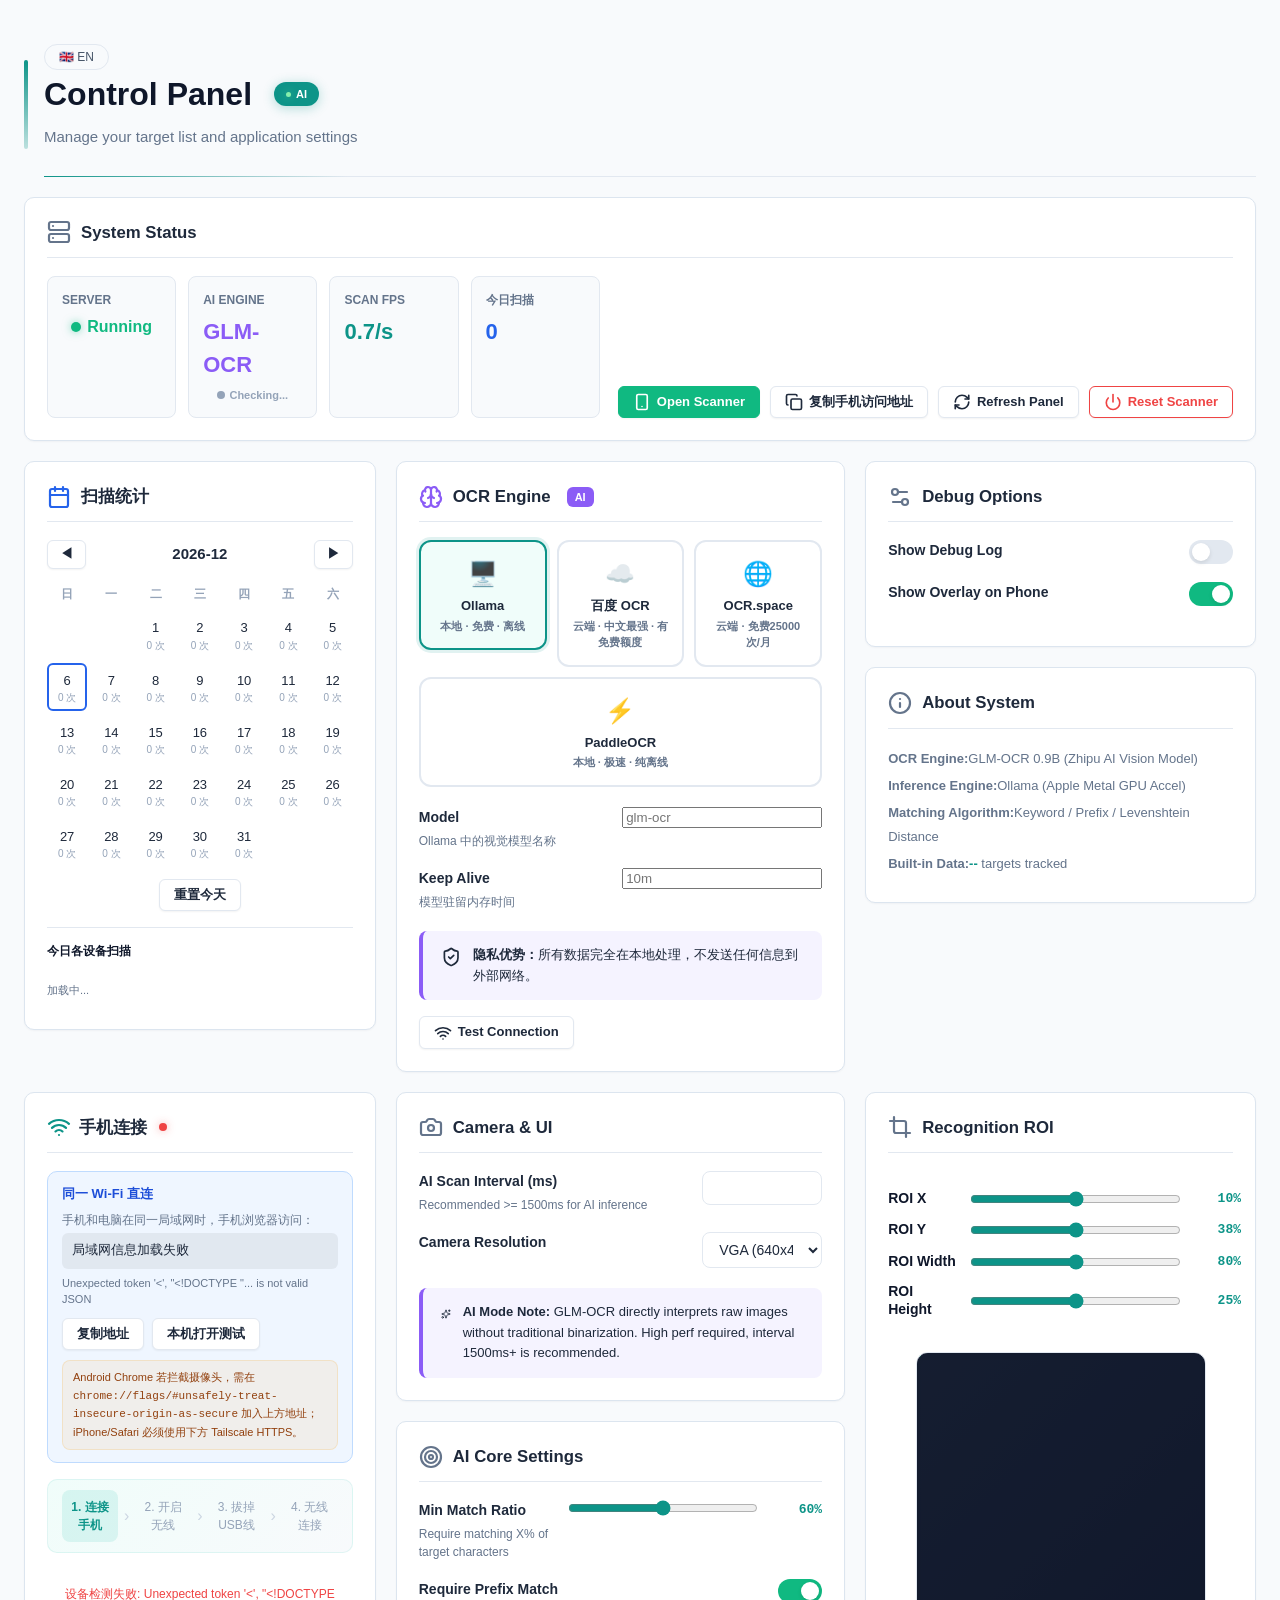
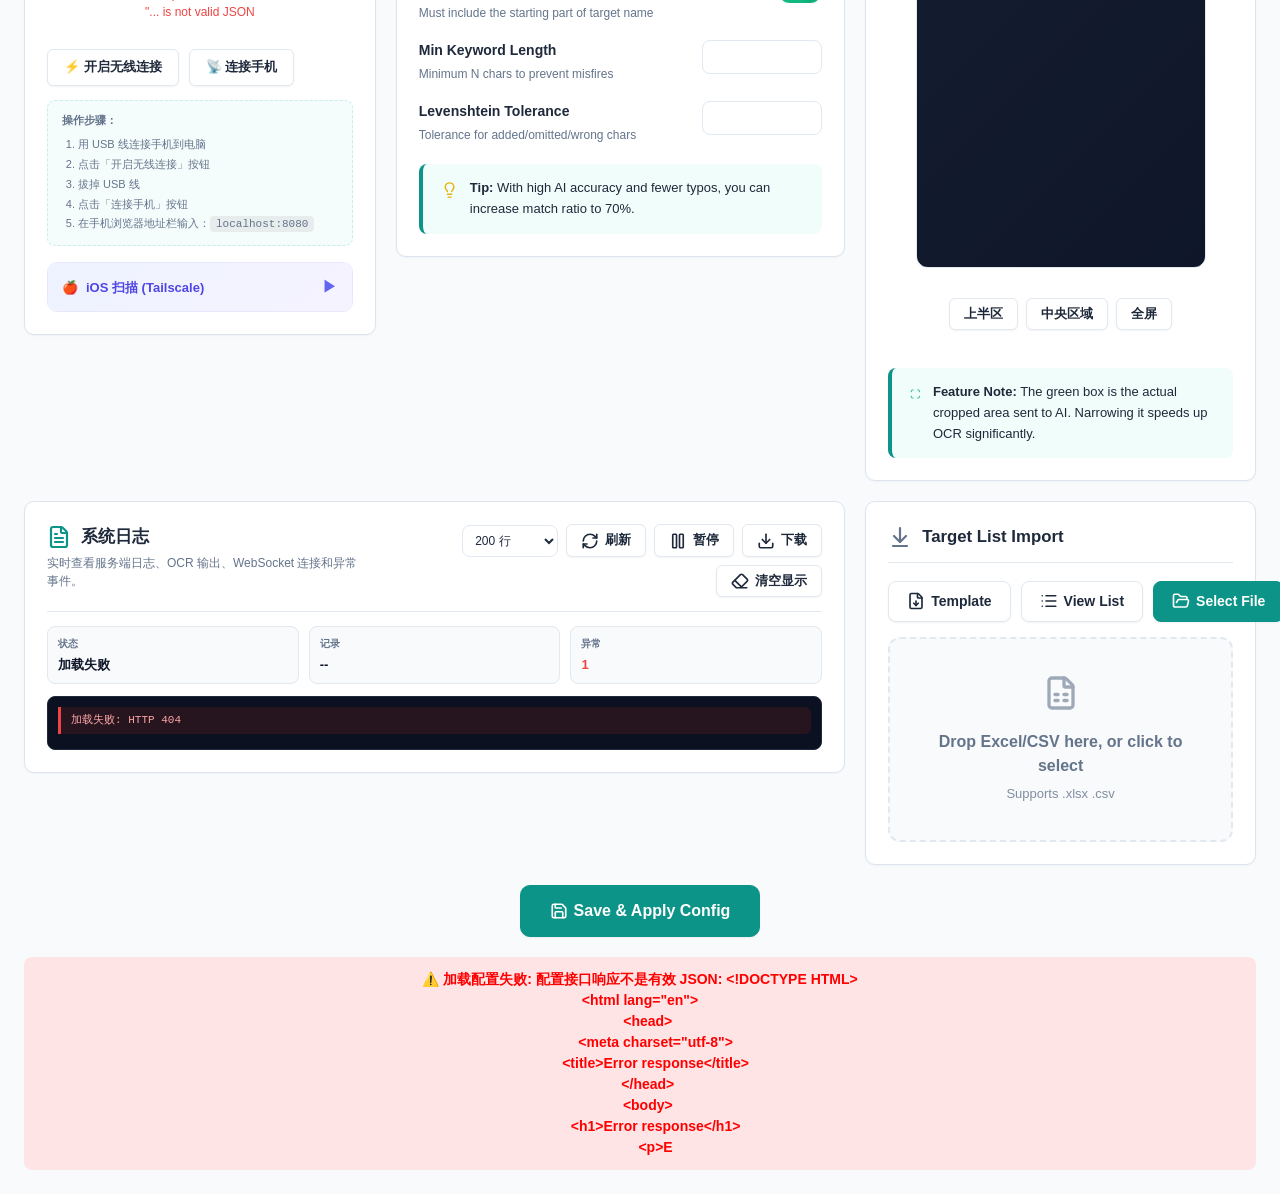
==== commit dcf1da0d: "Track per-device scan stats and ADB state" ====
--- a/admin.html
+++ b/admin.html
@@ -284,6 +284,10 @@
             text-align: center; margin-top: 15px; min-height: 24px;
             font-weight: 600; padding: 12px; border-radius: 8px;
             font-size: 14px; transition: all 0.3s ease;
+            position: sticky;
+            top: 12px;
+            z-index: 20;
+            white-space: pre-wrap;
         }
 
         .stats-grid { display: grid; grid-template-columns: repeat(3, 1fr); gap: 16px; margin-top: 15px; }
@@ -534,6 +538,49 @@
             font-variant-numeric: tabular-nums;
         }
 
+        .device-scan-list {
+            display: grid;
+            gap: 8px;
+            margin-top: 14px;
+        }
+
+        .device-scan-row {
+            display: grid;
+            grid-template-columns: minmax(0, 1fr) auto;
+            gap: 10px;
+            align-items: center;
+            padding: 9px 10px;
+            border: 1px solid var(--border-color);
+            border-radius: 8px;
+            background: #F8FAFC;
+        }
+
+        .device-scan-name {
+            min-width: 0;
+            font-size: 12px;
+            font-weight: 700;
+            color: #0F172A;
+            overflow: hidden;
+            text-overflow: ellipsis;
+            white-space: nowrap;
+        }
+
+        .device-scan-meta {
+            font-size: 10px;
+            color: var(--text-muted);
+            margin-top: 2px;
+            overflow: hidden;
+            text-overflow: ellipsis;
+            white-space: nowrap;
+        }
+
+        .device-scan-count {
+            font-size: 14px;
+            font-weight: 800;
+            color: var(--accent-color);
+            font-variant-numeric: tabular-nums;
+        }
+
         .logs-card #log-viewer {
             max-height: 320px;
         }
@@ -819,6 +866,7 @@
 </div>
 <div class="btn-group">
 <button class="btn btn-success btn-sm" onclick="openScanner()"><i class="icon-sm" data-lucide="smartphone"></i> <span data-i18n="admin.btn.open_scanner">Open Scanner</span></button>
+<button class="btn btn-secondary btn-sm" onclick="copyScannerUrl()"><i class="icon-sm" data-lucide="copy"></i> 复制手机访问地址</button>
 <button class="btn btn-secondary btn-sm" onclick="openAdmin()"><i class="icon-sm" data-lucide="refresh-cw"></i> <span data-i18n="admin.btn.refresh">Refresh Panel</span></button>
 <button class="btn btn-secondary btn-sm" style="color:var(--danger-color);border-color:var(--danger-color)" onclick="adminReset()"><i class="icon-sm" data-lucide="power"></i> <span data-i18n="admin.btn.reset">Reset Scanner</span></button>
 </div>
@@ -835,6 +883,12 @@
 <div style="display:flex;gap:8px;margin-top:12px;justify-content:center">
 <button class="btn btn-secondary btn-sm" onclick="resetSelectedDate()" id="cal-reset-btn" style="display:none;color:var(--danger-color);border-color:var(--danger-color)">重置选中日期</button>
 <button class="btn btn-secondary btn-sm" onclick="resetTodayScan()">重置今天</button>
+</div>
+<div style="margin-top:16px;border-top:1px solid var(--border-color);padding-top:14px">
+<div style="font-size:12px;font-weight:700;color:#0F172A;margin-bottom:8px">今日各设备扫描</div>
+<div id="device-scan-list" class="device-scan-list">
+<div style="font-size:11px;color:var(--text-muted);padding:8px 0">加载中...</div>
+</div>
 </div>
 </div>
 <!-- 无线调试 & 多设备管理 -->
@@ -1283,6 +1337,9 @@
 <script>
         // Initialize Lucide icons
         if (typeof lucide !== 'undefined') lucide.createIcons();
+        if (window.location.protocol === 'file:') {
+            window.location.replace('http://localhost:8080/admin.html');
+        }
 
         var currentConfig = {};
         var lanInfo = null;
@@ -1299,11 +1356,30 @@
                     throw new Error(data.message);
                 }
             } catch (e) {
-                showStatus('❌ 打开失败: ' + e.message, 'red');
+                const fallback = lanInfo && lanInfo.wifi_url ? '\n\n备用：在手机浏览器手动打开 ' + lanInfo.wifi_url : '';
+                const message = '❌ 打开失败: ' + e.message + fallback;
+                showStatus(message, 'red');
+                alert(message);
             }
         }
 
         function openAdmin() { location.reload(); }
+
+        async function copyScannerUrl() {
+            if (!lanInfo) await loadLanAccess();
+            const url = lanInfo && (lanInfo.wifi_url || lanInfo.usb_url);
+            if (!url) {
+                showStatus('⚠️ 暂无可复制的手机访问地址', 'red');
+                return;
+            }
+            try {
+                await navigator.clipboard.writeText(url);
+                showStatus('✅ 已复制手机访问地址: ' + url, 'green');
+            } catch (e) {
+                showStatus('手机访问地址: ' + url, 'var(--accent-color)');
+                alert('手机访问地址: ' + url);
+            }
+        }
 
         async function loadLanAccess() {
             const urlEl = document.getElementById('lan-url');
@@ -1373,12 +1449,26 @@
             }
         }
 
+        function resolveApiUrl(url) {
+            if (!url.startsWith('/')) return url;
+            if (window.location.protocol === 'file:') {
+                return 'http://127.0.0.1:8080' + url;
+            }
+            return url;
+        }
+
         async function fetchJsonOrThrow(url, label) {
+            const requestUrl = resolveApiUrl(url);
             let res;
             try {
-                res = await fetch(url);
+                res = await fetch(requestUrl);
             } catch (e) {
-                throw new Error(label + '网络请求失败: ' + e.message);
+                throw new Error(
+                    label + '网络请求失败: ' + e.message +
+                    '；当前页面=' + window.location.href +
+                    '；接口=' + requestUrl +
+                    '；请优先打开 http://localhost:8080/admin.html'
+                );
             }
 
             let payload = null;
@@ -1572,12 +1662,51 @@
             el.style.fontWeight = count > 0 ? '600' : '';
         }
 
+        function renderDeviceScanList(devices) {
+            const container = document.getElementById('device-scan-list');
+            if (!container) return;
+            container.textContent = '';
+            const rows = Array.isArray(devices) ? devices : [];
+            const visibleRows = rows.filter(d => (Number(d.count) || 0) > 0).slice(0, 8);
+            if (!visibleRows.length) {
+                const empty = document.createElement('div');
+                empty.style.cssText = 'font-size:11px;color:var(--text-muted);padding:8px 0';
+                empty.textContent = '暂无设备扫描记录';
+                container.appendChild(empty);
+                return;
+            }
+            visibleRows.forEach(d => {
+                const row = document.createElement('div');
+                row.className = 'device-scan-row';
+
+                const info = document.createElement('div');
+                info.style.minWidth = '0';
+                const name = document.createElement('div');
+                name.className = 'device-scan-name';
+                name.textContent = d.label || d.device_id || '未知设备';
+                const meta = document.createElement('div');
+                meta.className = 'device-scan-meta';
+                meta.textContent = d.device_id || '';
+                info.appendChild(name);
+                info.appendChild(meta);
+
+                const count = document.createElement('div');
+                count.className = 'device-scan-count';
+                count.textContent = (Number(d.count) || 0) + ' 次';
+
+                row.appendChild(info);
+                row.appendChild(count);
+                container.appendChild(row);
+            });
+        }
+
         async function refreshScanCount() {
             try {
                 const res = await fetch('/api/scan-stats');
                 const data = await res.json();
                 document.getElementById('scan-today').textContent = data.count;
                 if (data.date) updateCalendarDayCount(data.date, data.count || 0);
+                renderDeviceScanList(data.devices || []);
             } catch {}
         }
         refreshScanCount();
@@ -2386,16 +2515,17 @@
                     container.textContent = '';
                     const hint = document.createElement('div');
                     hint.style.cssText = 'font-size:12px;color:var(--text-muted);text-align:center;padding:16px';
-                    hint.textContent = '未检测到设备，请用 USB 线连接手机';
+                    hint.textContent = data.message || '未检测到设备，请用 USB 线连接手机';
                     container.appendChild(hint);
                     updateStepIndicator(1);
                     return;
                 }
-                updateStepIndicator(data.devices.some(d => d.mode === 'wifi') ? 4 : 1);
+                updateStepIndicator(data.devices.some(d => d.mode === 'wifi' && d.adb_state === 'device') ? 4 : 1);
                 container.textContent = '';
                 data.devices.forEach(d => {
-                    const modeColor = d.mode === 'wifi' ? '#10b981' : '#0ea5e9';
-                    const modeBg = d.mode === 'wifi' ? 'rgba(16,185,129,0.06)' : 'rgba(14,165,233,0.04)';
+                    const isReady = !d.adb_state || d.adb_state === 'device';
+                    const modeColor = isReady ? (d.mode === 'wifi' ? '#10b981' : '#0ea5e9') : '#f59e0b';
+                    const modeBg = isReady ? (d.mode === 'wifi' ? 'rgba(16,185,129,0.06)' : 'rgba(14,165,233,0.04)') : 'rgba(245,158,11,0.06)';
                     const modeLabel = d.mode === 'wifi' ? 'WiFi' : 'USB';
                     const modelLabel = d.model || d.serial;
                     const row = document.createElement('div');
@@ -2411,15 +2541,16 @@
                     name.textContent = modelLabel;
                     const detail = document.createElement('div');
                     detail.style.cssText = 'font-size:11px;color:#64748B;margin-top:2px';
-                    detail.textContent = d.serial + ' · ' + modeLabel + (d.wifi_ip ? ' · IP: ' + d.wifi_ip : '');
+                    detail.textContent = d.serial + ' · ' + modeLabel + (d.adb_state && d.adb_state !== 'device' ? ' · ' + d.adb_state : '') + (d.wifi_ip ? ' · IP: ' + d.wifi_ip : '');
                     info.appendChild(name);
                     info.appendChild(detail);
                     // Button
                     const btn = document.createElement('button');
                     btn.className = 'btn btn-secondary btn-sm';
                     btn.style.cssText = 'flex-shrink:0';
-                    btn.textContent = '打开扫描器';
-                    btn.addEventListener('click', function() { openOnDevice(d.serial); });
+                    btn.textContent = isReady ? '打开扫描器' : '等待授权';
+                    btn.disabled = !isReady;
+                    if (isReady) btn.addEventListener('click', function() { openOnDevice(d.serial); });
                     row.appendChild(led);
                     row.appendChild(info);
                     row.appendChild(btn);
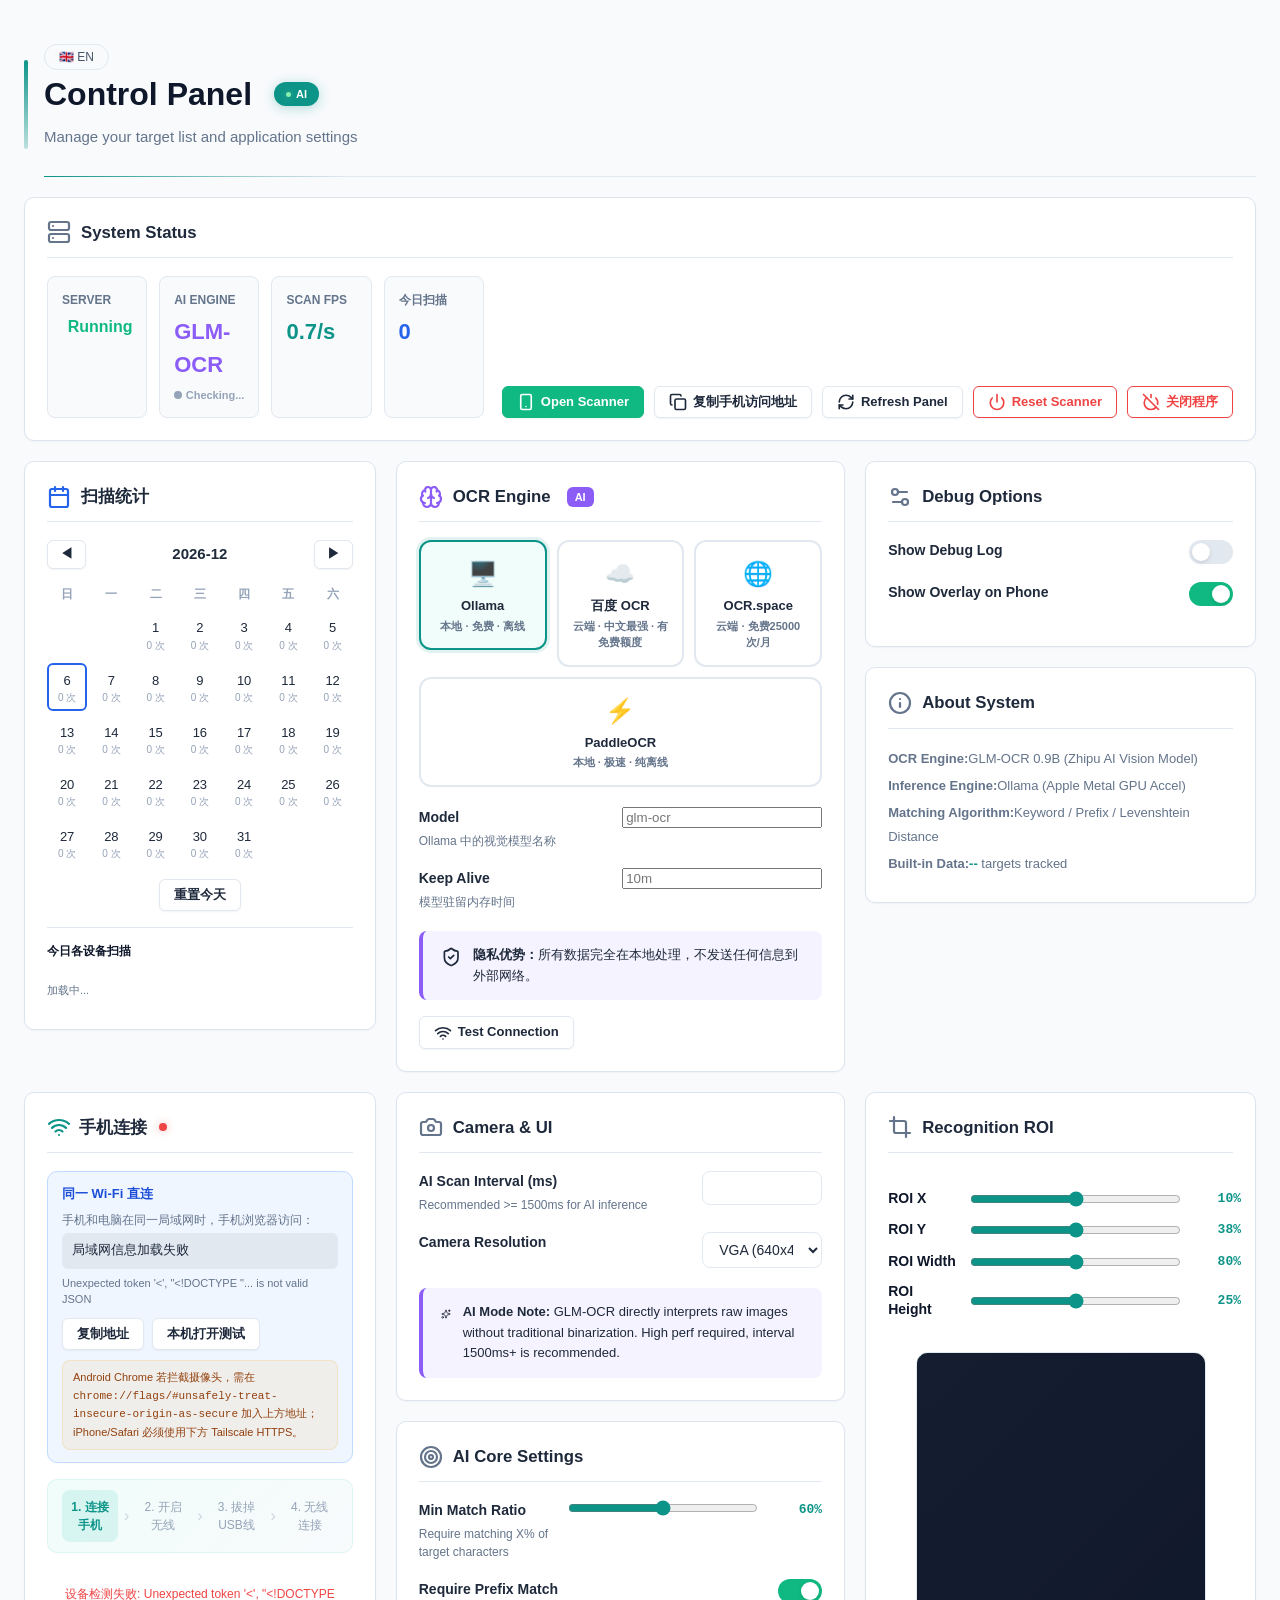
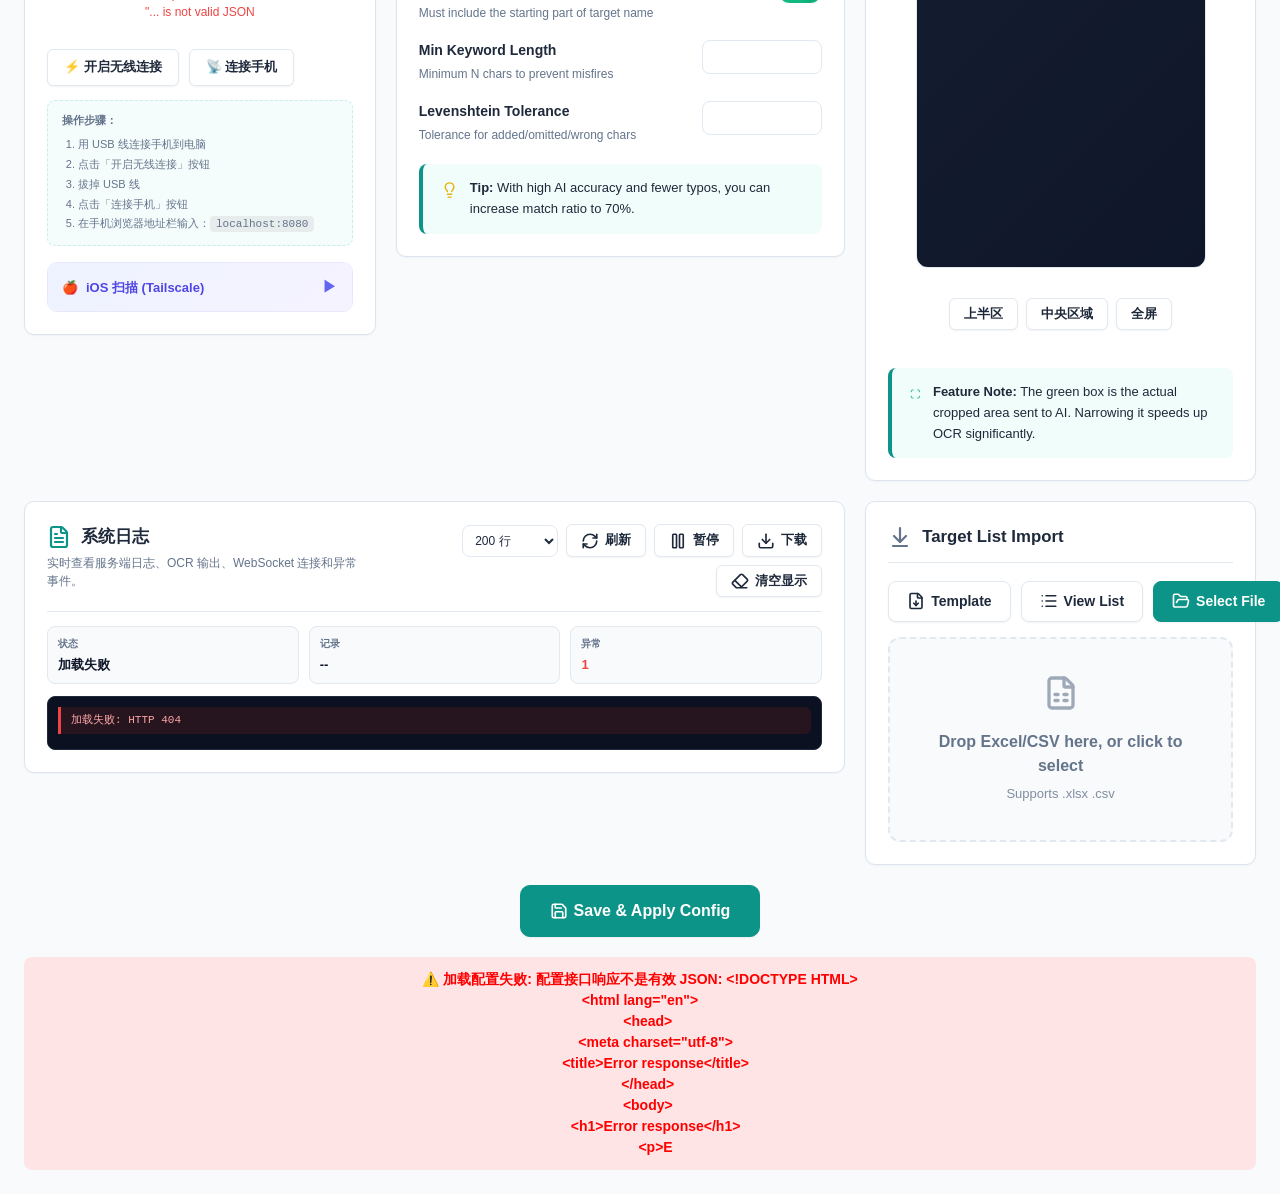
==== commit b029710b: "Add shutdown endpoint and device scan fixes" ====
--- a/admin.html
+++ b/admin.html
@@ -869,6 +869,7 @@
 <button class="btn btn-secondary btn-sm" onclick="copyScannerUrl()"><i class="icon-sm" data-lucide="copy"></i> 复制手机访问地址</button>
 <button class="btn btn-secondary btn-sm" onclick="openAdmin()"><i class="icon-sm" data-lucide="refresh-cw"></i> <span data-i18n="admin.btn.refresh">Refresh Panel</span></button>
 <button class="btn btn-secondary btn-sm" style="color:var(--danger-color);border-color:var(--danger-color)" onclick="adminReset()"><i class="icon-sm" data-lucide="power"></i> <span data-i18n="admin.btn.reset">Reset Scanner</span></button>
+<button class="btn btn-secondary btn-sm" style="color:var(--danger-color);border-color:var(--danger-color)" onclick="shutdownApp()"><i class="icon-sm" data-lucide="power-off"></i> 关闭程序</button>
 </div>
 </div>
 <!-- 扫描统计日历 -->
@@ -1446,6 +1447,21 @@
                 }
             } catch (e) {
                 showStatus('❌ 重置失败: ' + e.message, 'red');
+            }
+        }
+
+        async function shutdownApp() {
+            if (!confirm('确定要彻底关闭程序吗？\n\n关闭后电脑面板和手机扫描都会断开，需要重新启动服务才能继续使用。')) return;
+            showStatus('🛑 正在关闭程序...', 'var(--danger-color)');
+            try {
+                const res = await fetch('/api/shutdown', { method: 'POST' });
+                const data = await res.json().catch(() => ({}));
+                if (!res.ok || data.success === false) {
+                    throw new Error(data.message || data.error || '关闭失败');
+                }
+                showStatus('✅ 程序正在关闭。此页面稍后将无法连接。', 'var(--danger-color)');
+            } catch (e) {
+                showStatus('❌ 关闭失败: ' + e.message, 'red');
             }
         }
 
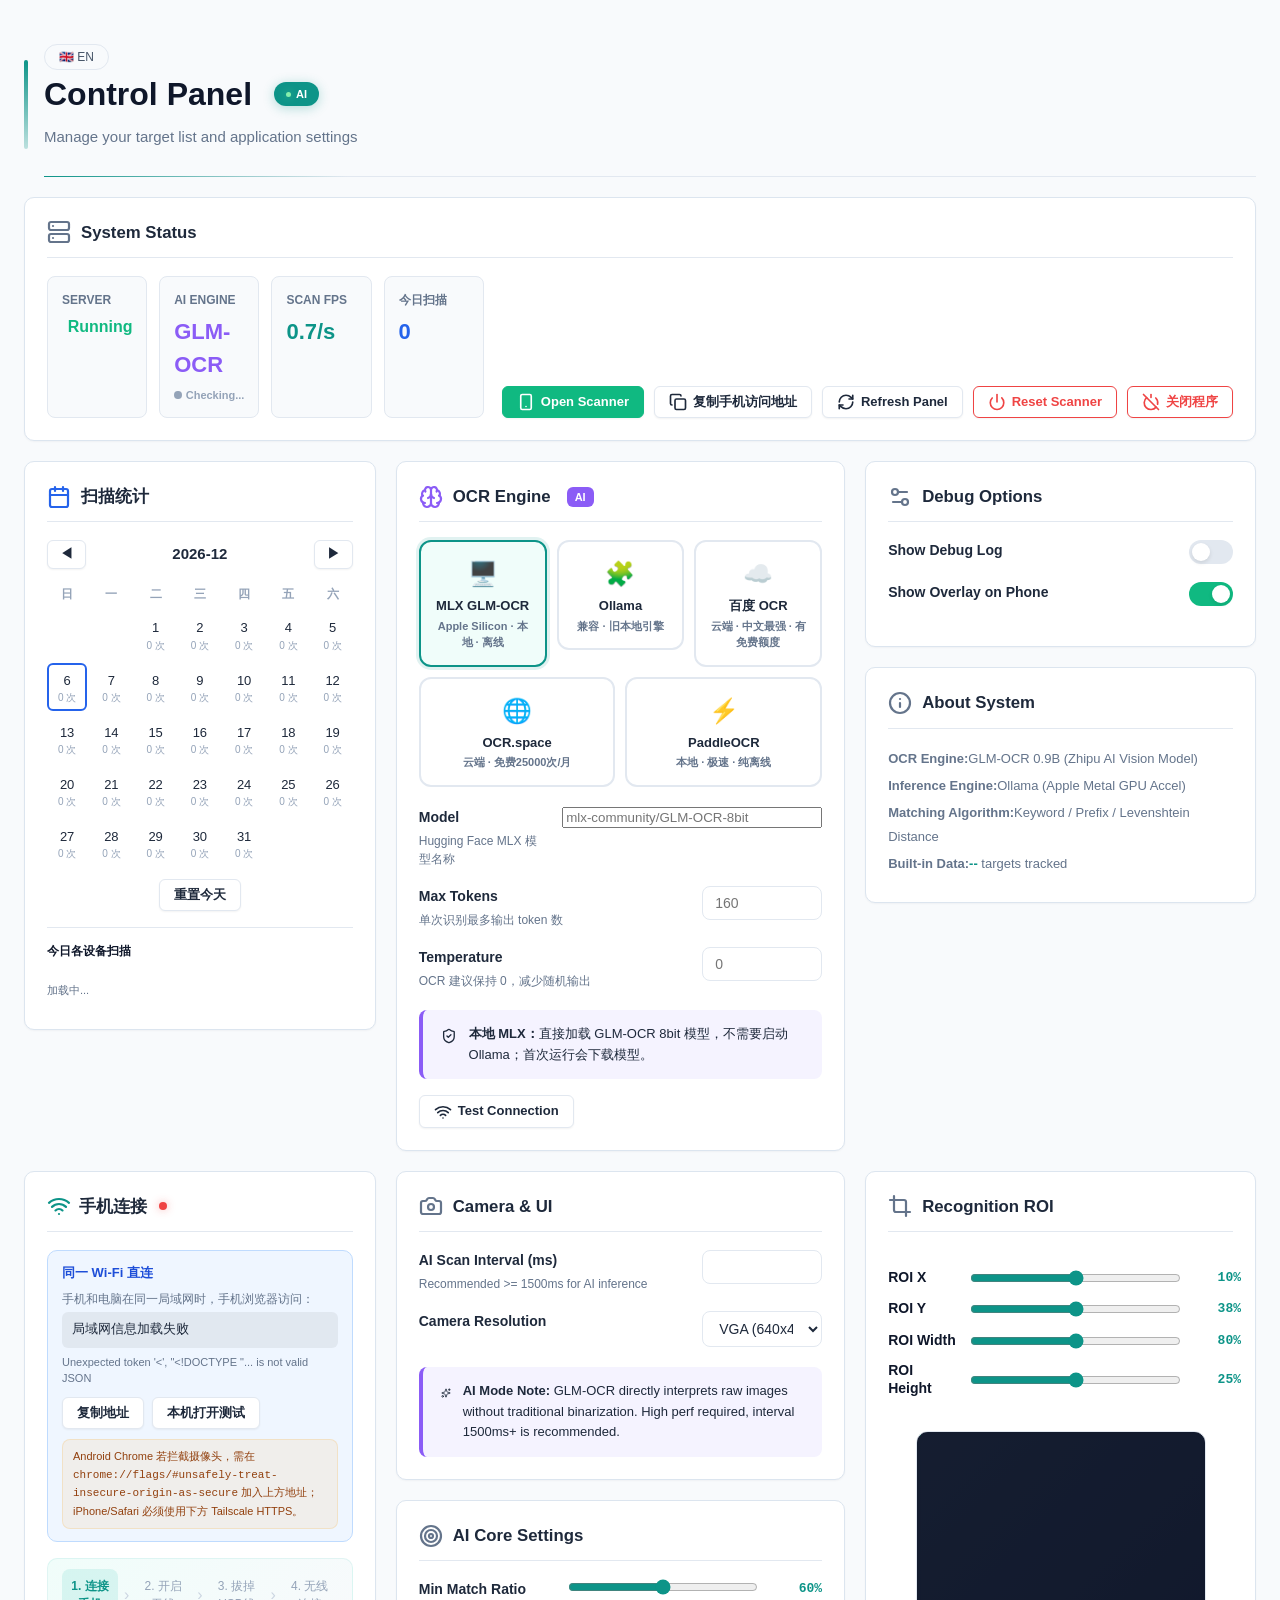
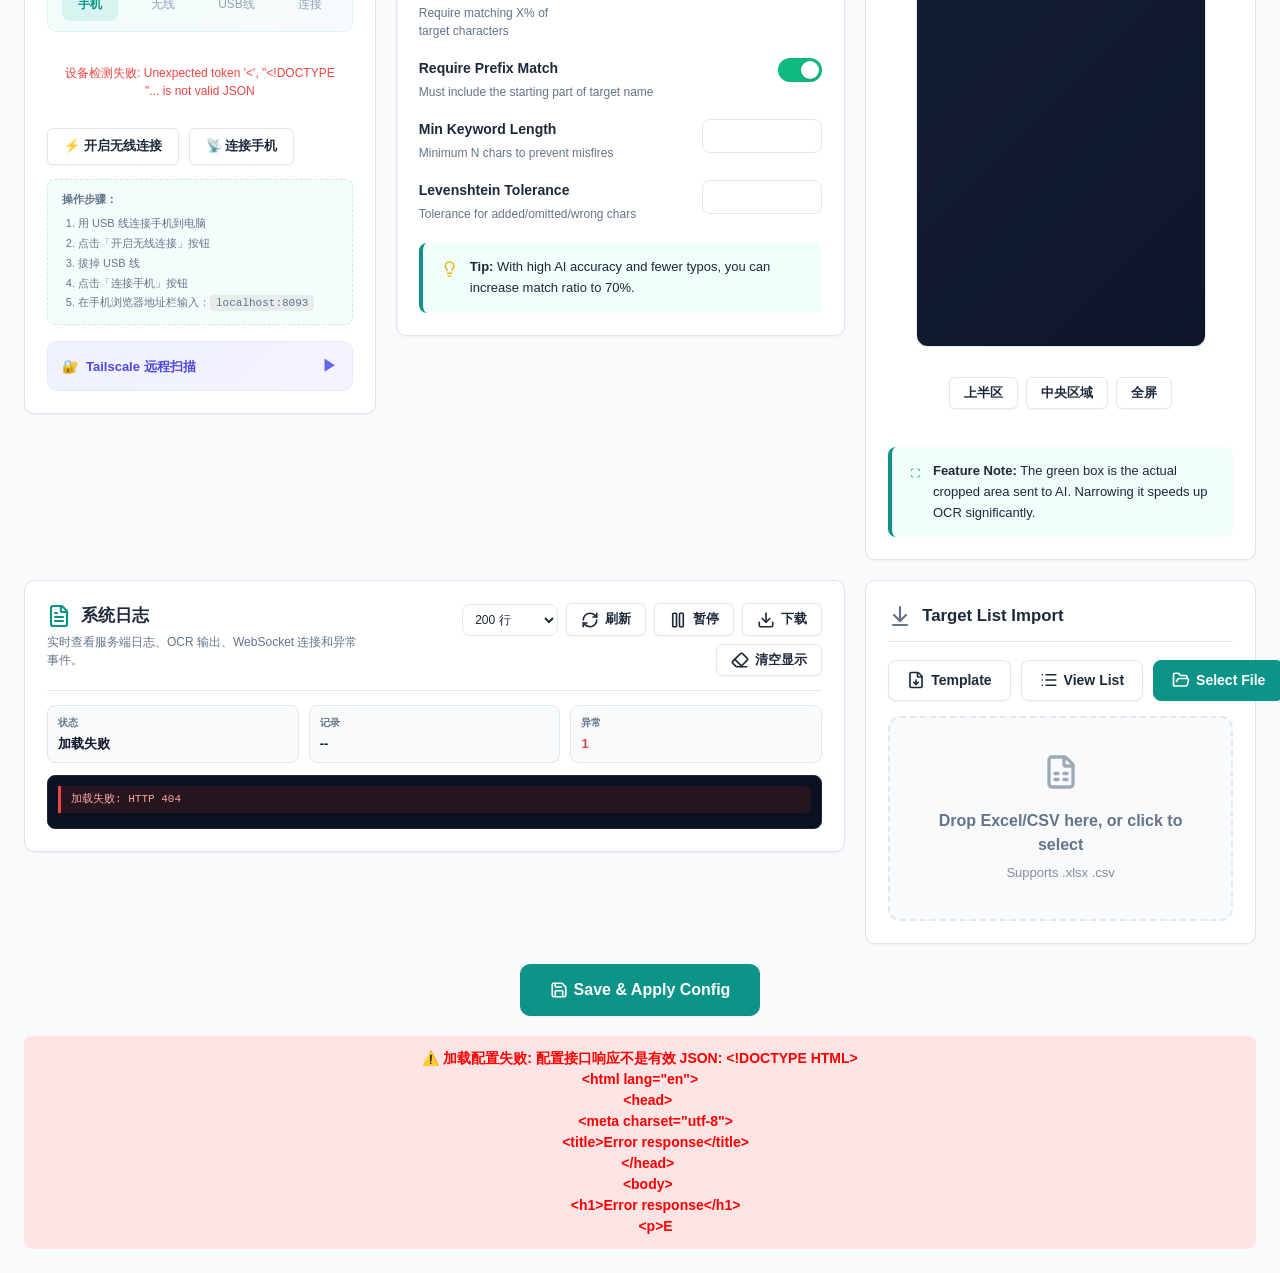
==== commit a0717d68: "Improve company name matching scoring and enforce 90% match threshold" ====
--- a/admin.html
+++ b/admin.html
@@ -946,54 +946,60 @@
 <li>点击「开启无线连接」按钮</li>
 <li>拔掉 USB 线</li>
 <li>点击「连接手机」按钮</li>
-<li>在手机浏览器地址栏输入：<code style="background:rgba(0,0,0,0.06);padding:2px 6px;border-radius:4px;font-size:11px">localhost:8080</code></li>
+<li>在手机浏览器地址栏输入：<code style="background:rgba(0,0,0,0.06);padding:2px 6px;border-radius:4px;font-size:11px">localhost:8093</code></li>
 </ol>
 </div>
 
-<!-- iOS Scanning Card -->
+<!-- Tailscale Scanning Card -->
 <div style="margin-top:16px;border:1px solid rgba(99,102,241,0.15);border-radius:10px;overflow:hidden">
   <div onclick="toggleIosCard()" style="display:flex;align-items:center;justify-content:space-between;padding:12px 14px;background:linear-gradient(135deg,#eef2ff,#f5f3ff);cursor:pointer">
     <div style="display:flex;align-items:center;gap:8px;font-weight:600;color:#4f46e5;font-size:13px">
-      <span>🍎</span> iOS 扫描 (Tailscale)
+      <span>🔐</span> Tailscale 远程扫描
     </div>
     <span id="ios-chevron" style="color:#6366f1;transition:transform 0.2s">▶</span>
   </div>
   <div id="ios-content" style="display:none;padding:14px;font-size:12px;color:var(--text-main);line-height:1.8">
-    <p style="margin:0 0 10px 0">iOS Safari 只允许 HTTPS 网站调用摄像头。Tailscale 会为 Mac 自动生成私有 HTTPS 证书，让 iPhone 安全访问本服务，无需公网 IP。</p>
+    <p style="margin:0 0 10px 0">用于换手机、iPhone 或不在同一 Wi-Fi 的场景。Tailscale 会生成私有 HTTPS 地址，手机打开后可直接调用摄像头扫描。</p>
+
+    <div style="background:rgba(15,23,42,0.04);border:1px solid rgba(15,23,42,0.08);border-radius:8px;padding:10px 12px;margin-bottom:10px">
+      <div style="display:flex;align-items:center;justify-content:space-between;gap:10px;margin-bottom:8px;flex-wrap:wrap">
+        <div>
+          <div style="font-weight:700;color:var(--text-main)">连接状态</div>
+          <div id="tailscale-status" style="font-size:11px;color:#64748b">检测中...</div>
+        </div>
+        <div style="display:flex;gap:8px;flex-wrap:wrap">
+          <button class="btn btn-secondary btn-sm" onclick="checkTailscaleStatus()">检测</button>
+          <button class="btn btn-primary btn-sm" id="tailscale-start-btn" onclick="startTailscaleServe()">一键启用</button>
+        </div>
+      </div>
+      <div style="display:flex;gap:12px;align-items:center;flex-wrap:wrap">
+        <div style="flex:1;min-width:220px">
+          <div style="font-size:11px;color:#64748b;margin-bottom:4px">手机访问地址：</div>
+          <code id="tailscale-url" style="display:block;background:rgba(0,0,0,0.06);padding:8px 10px;border-radius:6px;font-family:monospace;font-size:13px;word-break:break-all">点击“一键启用”后生成</code>
+          <div style="display:flex;gap:8px;margin-top:8px;flex-wrap:wrap">
+            <button class="btn btn-secondary btn-sm" onclick="copyTailscaleUrl()">复制地址</button>
+            <button class="btn btn-secondary btn-sm" onclick="openTailscaleUrl()">本机打开测试</button>
+          </div>
+        </div>
+        <img id="tailscale-qr" alt="Tailscale QR" style="width:92px;height:92px;border:1px solid rgba(99,102,241,0.16);border-radius:8px;background:#fff;padding:4px;display:none"/>
+      </div>
+    </div>
 
     <div style="background:rgba(99,102,241,0.06);border:1px solid rgba(99,102,241,0.12);border-radius:8px;padding:10px 12px;margin-bottom:10px">
-      <div style="font-weight:600;color:#4f46e5;margin-bottom:6px">首次配置（只需一次）</div>
+      <div style="font-weight:600;color:#4f46e5;margin-bottom:6px">首次配置</div>
       <ol style="margin:0 0 0 18px;padding:0">
-        <li>Mac 与 iPhone 分别从 App Store 安装 <a href="https://tailscale.com/download" target="_blank" style="color:#4f46e5">Tailscale</a></li>
+        <li>Mac 与手机分别安装 <a href="https://tailscale.com/download" target="_blank" style="color:#4f46e5">Tailscale</a></li>
         <li>两端登录<strong>同一个账号</strong>（可用 Google/Apple/Microsoft 账号）</li>
         <li>Mac 浏览器打开 <a href="https://login.tailscale.com/admin/dns" target="_blank" style="color:#4f46e5">Tailscale 管理后台</a></li>
         <li>打开 <strong>HTTPS Certificates</strong> 和 <strong>MagicDNS</strong> 两个开关</li>
       </ol>
     </div>
 
-    <div style="background:rgba(16,185,129,0.06);border:1px solid rgba(16,185,129,0.12);border-radius:8px;padding:10px 12px;margin-bottom:10px">
-      <div style="font-weight:600;color:#059669;margin-bottom:6px">每次扫描前</div>
+    <div style="background:rgba(245,158,11,0.06);border:1px solid rgba(245,158,11,0.12);border-radius:8px;padding:10px 12px;margin-bottom:10px">
+      <div style="font-weight:600;color:#d97706;margin-bottom:6px">手机端操作</div>
       <ol style="margin:0 0 0 18px;padding:0">
-        <li>确认 Mac 菜单栏 Tailscale 图标显示 <strong>Connected</strong></li>
-        <li>Mac 终端执行以下命令建立隧道：</li>
-      </ol>
-      <div style="display:flex;align-items:center;gap:8px;margin:8px 0">
-        <code id="tailscale-cmd" style="flex:1;background:rgba(0,0,0,0.06);padding:6px 10px;border-radius:4px;font-family:monospace">tailscale serve --bg http://localhost:8080</code>
-        <button onclick="copyTailscaleCmd()" style="padding:6px 12px;border-radius:6px;border:none;background:#4f46e5;color:#fff;font-size:12px;cursor:pointer;white-space:nowrap">📋 复制</button>
-      </div>
-      <div style="margin-bottom:6px">执行成功后，在终端运行 <code style="background:rgba(0,0,0,0.06);padding:2px 6px;border-radius:4px">tailscale status</code> 查看你的设备名。</div>
-      <div style="background:rgba(0,0,0,0.04);padding:8px 10px;border-radius:6px">
-        <div style="font-weight:600;margin-bottom:4px">你的专属访问地址：</div>
-        <code style="background:rgba(0,0,0,0.06);padding:4px 8px;border-radius:4px;display:block">https://&lt;设备名&gt;.&lt;tailnet&gt;.ts.net</code>
-        <div style="margin-top:4px;color:#64748b;font-size:11px">示例：https://macbook-pro.tail4df118.ts.net</div>
-      </div>
-    </div>
-
-    <div style="background:rgba(245,158,11,0.06);border:1px solid rgba(245,158,11,0.12);border-radius:8px;padding:10px 12px;margin-bottom:10px">
-      <div style="font-weight:600;color:#d97706;margin-bottom:6px">iPhone 端操作</div>
-      <ol style="margin:0 0 0 18px;padding:0">
-        <li>打开 iPhone 上的 Tailscale App，确认显示 <strong>Connected</strong></li>
-        <li>打开 Safari，输入上面的 HTTPS 地址访问</li>
+        <li>打开手机上的 Tailscale App，确认显示 <strong>Connected</strong></li>
+        <li>扫码或复制上方 HTTPS 地址访问</li>
         <li>首次访问会提示证书信任，点击<strong>继续</strong></li>
         <li>允许摄像头权限，即可开始扫描</li>
       </ol>
@@ -1002,7 +1008,7 @@
     <div style="background:rgba(239,68,68,0.04);border:1px solid rgba(239,68,68,0.1);border-radius:8px;padding:8px 12px">
       <div style="font-weight:600;color:#dc2626;margin-bottom:4px">连不上？</div>
       <ul style="margin:0 0 0 18px;padding:0;color:#64748b">
-        <li>确保 Mac 和 iPhone 的 Tailscale 都显示 Connected</li>
+        <li>确保 Mac 和手机的 Tailscale 都显示 Connected</li>
         <li>确保两端登录的是<strong>同一个账号</strong></li>
         <li>管理后台的 HTTPS Certificates 开关必须打开</li>
         <li>地址必须是 <code style="background:rgba(0,0,0,0.06);padding:1px 4px;border-radius:3px">https://</code> 开头，不是 http://</li>
@@ -1014,7 +1020,7 @@
 
 <div id="adb-result" style="display:none;margin-top:8px;padding:10px 12px;background:rgba(16,185,129,0.06);border:1px solid rgba(16,185,129,0.15);border-radius:8px">
 <div style="font-size:12px;font-weight:600;color:var(--success-color);margin-bottom:4px">无线连接成功</div>
-<div style="font-size:12px;color:var(--text-main)">手机浏览器访问：<span style="font-family:monospace">http://localhost:8080</span></div>
+<div style="font-size:12px;color:var(--text-main)">手机浏览器访问：<span style="font-family:monospace">http://localhost:8093</span></div>
 </div>
 </div>
 
@@ -1052,11 +1058,19 @@
 <!-- 引擎选择 - 按钮式切换 -->
 <div style="display:flex;gap:10px;margin-bottom:20px;flex-wrap:wrap">
 <label style="flex:1;cursor:pointer;min-width:100px">
-<input type="radio" name="ocr-engine" value="ollama" checked onchange="switchOcrProvider()" style="display:none"/>
-<div id="engine-tab-ollama" class="engine-tab active" style="padding:14px;border-radius:12px;text-align:center;border:2px solid var(--border-color);transition:all 0.2s">
+<input type="radio" name="ocr-engine" value="mlx" checked onchange="switchOcrProvider()" style="display:none"/>
+<div id="engine-tab-mlx" class="engine-tab active" style="padding:14px;border-radius:12px;text-align:center;border:2px solid var(--border-color);transition:all 0.2s">
 <div style="font-size:24px;margin-bottom:4px">🖥️</div>
+<div style="font-weight:700;font-size:13px">MLX GLM-OCR</div>
+<div style="font-size:11px;color:var(--text-muted);margin-top:2px">Apple Silicon · 本地 · 离线</div>
+</div>
+</label>
+<label style="flex:1;cursor:pointer;min-width:100px">
+<input type="radio" name="ocr-engine" value="ollama" onchange="switchOcrProvider()" style="display:none"/>
+<div id="engine-tab-ollama" class="engine-tab" style="padding:14px;border-radius:12px;text-align:center;border:2px solid var(--border-color);transition:all 0.2s">
+<div style="font-size:24px;margin-bottom:4px">🧩</div>
 <div style="font-weight:700;font-size:13px">Ollama</div>
-<div style="font-size:11px;color:var(--text-muted);margin-top:2px">本地 · 免费 · 离线</div>
+<div style="font-size:11px;color:var(--text-muted);margin-top:2px">兼容 · 旧本地引擎</div>
 </div>
 </label>
 <label style="flex:1;cursor:pointer;min-width:100px">
@@ -1085,13 +1099,33 @@
 </label>
 </div>
 <select id="ocr-provider" style="display:none">
+<option value="mlx">MLX GLM-OCR</option>
 <option value="ollama">Ollama</option>
 <option value="baidu">Baidu</option>
 <option value="ocrspace">OCR.space</option>
 <option value="paddle">PaddleOCR</option>
 </select>
+<!-- MLX 配置 -->
+<div id="ocr-mlx" class="ocr-provider-config">
+<div class="form-group">
+<label>Model<div class="label-desc">Hugging Face MLX 模型名称</div></label>
+<input id="mlx-model" type="text" style="width:260px" placeholder="mlx-community/GLM-OCR-8bit"/>
+</div>
+<div class="form-group">
+<label>Max Tokens<div class="label-desc">单次识别最多输出 token 数</div></label>
+<input id="mlx-max-tokens" type="number" min="16" max="1000" step="1" style="width:120px" placeholder="160"/>
+</div>
+<div class="form-group">
+<label>Temperature<div class="label-desc">OCR 建议保持 0，减少随机输出</div></label>
+<input id="mlx-temperature" type="number" min="0" max="1" step="0.1" style="width:120px" placeholder="0"/>
+</div>
+<div class="info-box ai-info">
+<i data-lucide="shield-check"></i>
+<div><strong>本地 MLX：</strong>直接加载 GLM-OCR 8bit 模型，不需要启动 Ollama；首次运行会下载模型。</div>
+</div>
+</div>
 <!-- Ollama 配置 -->
-<div id="ocr-ollama" class="ocr-provider-config">
+<div id="ocr-ollama" class="ocr-provider-config" style="display:none">
 <div class="form-group">
 <label><span data-i18n="admin.lbl.ollama_model">Model</span><div class="label-desc">Ollama 中的视觉模型名称</div></label>
 <input id="ollama-model" type="text" style="width:200px" placeholder="glm-ocr"/>
@@ -1339,7 +1373,7 @@
         // Initialize Lucide icons
         if (typeof lucide !== 'undefined') lucide.createIcons();
         if (window.location.protocol === 'file:') {
-            window.location.replace('http://localhost:8080/admin.html');
+            window.location.replace('http://localhost:8093/admin.html');
         }
 
         var currentConfig = {};
@@ -1468,7 +1502,7 @@
         function resolveApiUrl(url) {
             if (!url.startsWith('/')) return url;
             if (window.location.protocol === 'file:') {
-                return 'http://127.0.0.1:8080' + url;
+                return 'http://127.0.0.1:8093' + url;
             }
             return url;
         }
@@ -1483,7 +1517,7 @@
                     label + '网络请求失败: ' + e.message +
                     '；当前页面=' + window.location.href +
                     '；接口=' + requestUrl +
-                    '；请优先打开 http://localhost:8080/admin.html'
+                    '；请优先打开 http://localhost:8093/admin.html'
                 );
             }
 
@@ -1550,10 +1584,14 @@
 
             // OCR Engine
             const ocr = currentConfig.ocr || {};
-            const provider = ocr.provider || 'ollama';
+            const provider = ocr.provider || 'mlx';
             document.getElementById('ocr-provider').value = provider;
             const radioBtn = document.querySelector(`input[name="ocr-engine"][value="${provider}"]`);
             if (radioBtn) radioBtn.checked = true;
+            const mlx = ocr.mlx || {};
+            document.getElementById('mlx-model').value = mlx.model || 'mlx-community/GLM-OCR-8bit';
+            document.getElementById('mlx-max-tokens').value = mlx.maxTokens || 160;
+            document.getElementById('mlx-temperature').value = mlx.temperature ?? 0;
             const ollama = ocr.ollama || {};
             document.getElementById('ollama-model').value = ollama.model || 'glm-ocr';
             document.getElementById('ollama-keepalive').value = ollama.keepAlive || '10m';
@@ -1585,6 +1623,12 @@
                 // 先保存当前 OCR 配置
                 const ocrCfg = {
                     provider: document.getElementById('ocr-provider').value,
+                    mlx: {
+                        model: document.getElementById('mlx-model').value || 'mlx-community/GLM-OCR-8bit',
+                        maxTokens: parseInt(document.getElementById('mlx-max-tokens').value || '160', 10),
+                        temperature: parseFloat(document.getElementById('mlx-temperature').value || '0'),
+                        prompt: (currentConfig.ocr && currentConfig.ocr.mlx && currentConfig.ocr.mlx.prompt) || '你是一个高精度的合同 OCR 助手。请提取图片中的所有文字。如果是复印件，请忽略背景噪点、模糊的印章和阴影。请确保公司名称、日期等关键信息准确。直接输出识别到的文字内容，不要包含任何解释、说明或 Markdown 格式：'
+                    },
                     ollama: {
                         baseUrl: (currentConfig.ocr && currentConfig.ocr.ollama && currentConfig.ocr.ollama.baseUrl) || 'http://localhost:11434',
                         model: document.getElementById('ollama-model').value || 'glm-ocr',
@@ -1599,7 +1643,10 @@
                         language: document.getElementById('ocrspace-lang').value
                     },
                     paddle: {
-                        useGpu: document.getElementById('paddle-usegpu').value === 'true'
+                        useGpu: document.getElementById('paddle-usegpu').value === 'true',
+                        ocrVersion: (currentConfig.ocr && currentConfig.ocr.paddle && currentConfig.ocr.paddle.ocrVersion) || 'PP-OCRv6',
+                        textDetectionModelName: (currentConfig.ocr && currentConfig.ocr.paddle && currentConfig.ocr.paddle.textDetectionModelName) || 'PP-OCRv6_tiny_det',
+                        textRecognitionModelName: (currentConfig.ocr && currentConfig.ocr.paddle && currentConfig.ocr.paddle.textRecognitionModelName) || 'PP-OCRv6_tiny_rec'
                     }
                 };
                 currentConfig.ocr = ocrCfg;
@@ -1855,6 +1902,12 @@
                 },
                 ocr: {
                     provider: document.getElementById('ocr-provider').value,
+                    mlx: {
+                        model: document.getElementById('mlx-model').value || 'mlx-community/GLM-OCR-8bit',
+                        maxTokens: parseInt(document.getElementById('mlx-max-tokens').value || '160', 10),
+                        temperature: parseFloat(document.getElementById('mlx-temperature').value || '0'),
+                        prompt: (currentConfig.ocr && currentConfig.ocr.mlx && currentConfig.ocr.mlx.prompt) || '你是一个高精度的合同 OCR 助手。请提取图片中的所有文字。如果是复印件，请忽略背景噪点、模糊的印章和阴影。请确保公司名称、日期等关键信息准确。直接输出识别到的文字内容，不要包含任何解释、说明或 Markdown 格式：'
+                    },
                     ollama: {
                         baseUrl: (currentConfig.ocr && currentConfig.ocr.ollama && currentConfig.ocr.ollama.baseUrl) || 'http://localhost:11434',
                         model: document.getElementById('ollama-model').value || 'glm-ocr',
@@ -1869,7 +1922,10 @@
                         language: document.getElementById('ocrspace-lang').value
                     },
                     paddle: {
-                        useGpu: document.getElementById('paddle-usegpu').value === 'true'
+                        useGpu: document.getElementById('paddle-usegpu').value === 'true',
+                        ocrVersion: (currentConfig.ocr && currentConfig.ocr.paddle && currentConfig.ocr.paddle.ocrVersion) || 'PP-OCRv6',
+                        textDetectionModelName: (currentConfig.ocr && currentConfig.ocr.paddle && currentConfig.ocr.paddle.textDetectionModelName) || 'PP-OCRv6_tiny_det',
+                        textRecognitionModelName: (currentConfig.ocr && currentConfig.ocr.paddle && currentConfig.ocr.paddle.textRecognitionModelName) || 'PP-OCRv6_tiny_rec'
                     }
                 }
             };
@@ -2352,7 +2408,7 @@
                 const statusEl = document.getElementById('model-status');
                 const engineEl = document.getElementById('ai-engine');
 
-                const providerNames = {ollama: 'GLM-OCR', baidu: '百度 OCR', ocrspace: 'OCR.space', openai: 'OpenAI', paddle: 'PaddleOCR'};
+                const providerNames = {mlx: 'MLX GLM-OCR', ollama: 'Ollama GLM-OCR', baidu: '百度 OCR', ocrspace: 'OCR.space', openai: 'OpenAI', paddle: 'PaddleOCR'};
                 engineEl.textContent = providerNames[data.provider] || data.provider;
 
                 if (data.provider === 'ollama') {
@@ -2787,19 +2843,115 @@
             const isOpen = content.style.display === 'block';
             content.style.display = isOpen ? 'none' : 'block';
             chevron.style.transform = isOpen ? 'rotate(0deg)' : 'rotate(90deg)';
-        }
-
-        function copyTailscaleCmd() {
-            const cmd = document.getElementById('tailscale-cmd').innerText;
-            navigator.clipboard.writeText(cmd).then(function() {
-                const feedback = document.getElementById('ios-copy-feedback');
+            if (!isOpen) checkTailscaleStatus();
+        }
+
+        function renderTailscaleState(data) {
+            const statusEl = document.getElementById('tailscale-status');
+            const urlEl = document.getElementById('tailscale-url');
+            const qrEl = document.getElementById('tailscale-qr');
+            const startBtn = document.getElementById('tailscale-start-btn');
+            const url = data && data.url;
+
+            if (urlEl) urlEl.textContent = url || '点击“一键启用”后生成';
+            if (qrEl) {
+                if (url) {
+                    qrEl.src = '/api/qr-code?data=' + encodeURIComponent(url);
+                    qrEl.style.display = 'block';
+                } else {
+                    qrEl.style.display = 'none';
+                }
+            }
+
+            if (!statusEl) return;
+            if (!data || data.installed === false) {
+                statusEl.textContent = (data && data.message) || '未检测到 Tailscale';
+                statusEl.style.color = '#dc2626';
+            } else if (!data.connected) {
+                statusEl.textContent = data.message || 'Tailscale 未连接';
+                statusEl.style.color = '#d97706';
+            } else if (!data.serve_running) {
+                statusEl.textContent = data.message || '已连接，未启用扫描地址';
+                statusEl.style.color = '#d97706';
+            } else {
+                statusEl.textContent = data.message || '已就绪';
+                statusEl.style.color = '#059669';
+            }
+
+            if (startBtn) {
+                startBtn.textContent = data && data.serve_running ? '重新启用' : '一键启用';
+                startBtn.disabled = false;
+            }
+        }
+
+        async function checkTailscaleStatus() {
+            const statusEl = document.getElementById('tailscale-status');
+            if (statusEl) {
+                statusEl.textContent = '检测中...';
+                statusEl.style.color = '#64748b';
+            }
+            try {
+                const data = await fetchJsonOrThrow('/api/tailscale-status?t=' + Date.now(), 'Tailscale 状态');
+                renderTailscaleState(data);
+                return data;
+            } catch (e) {
+                renderTailscaleState({ installed: false, message: e.message });
+                return null;
+            }
+        }
+
+        async function startTailscaleServe() {
+            const btn = document.getElementById('tailscale-start-btn');
+            const statusEl = document.getElementById('tailscale-status');
+            if (btn) {
+                btn.disabled = true;
+                btn.textContent = '启用中...';
+            }
+            if (statusEl) {
+                statusEl.textContent = '正在启用 Tailscale HTTPS 地址...';
+                statusEl.style.color = '#64748b';
+            }
+            try {
+                const res = await fetch('/api/tailscale-serve-start', { method: 'POST' });
+                const data = await res.json().catch(() => ({}));
+                if (!res.ok || data.status === 'error') {
+                    throw new Error(data.message || '启用失败');
+                }
+                renderTailscaleState(data);
+                showStatus('✅ Tailscale 手机访问地址已启用', 'green');
+            } catch (e) {
+                renderTailscaleState({ installed: true, connected: false, message: e.message });
+                showStatus('❌ Tailscale 启用失败: ' + e.message, 'red');
+            }
+        }
+
+        async function copyTailscaleUrl() {
+            const url = document.getElementById('tailscale-url')?.innerText || '';
+            if (!url.startsWith('https://')) {
+                showStatus('⚠️ 请先点击「一键启用」生成 Tailscale 地址', 'red');
+                return;
+            }
+            await navigator.clipboard.writeText(url);
+            const feedback = document.getElementById('ios-copy-feedback');
+            if (feedback) {
                 feedback.style.opacity = '1';
                 setTimeout(function() { feedback.style.opacity = '0'; }, 1500);
-            });
+            }
+            showStatus('✅ 已复制 Tailscale 手机访问地址', 'green');
+        }
+
+        function openTailscaleUrl() {
+            const url = document.getElementById('tailscale-url')?.innerText || '';
+            if (!url.startsWith('https://')) {
+                showStatus('⚠️ 请先点击「一键启用」生成 Tailscale 地址', 'red');
+                return;
+            }
+            window.open(url, '_blank');
         }
 
         loadConfig();
         loadLanAccess();
+        checkTailscaleStatus();
     </script>
 </body>
 </html>
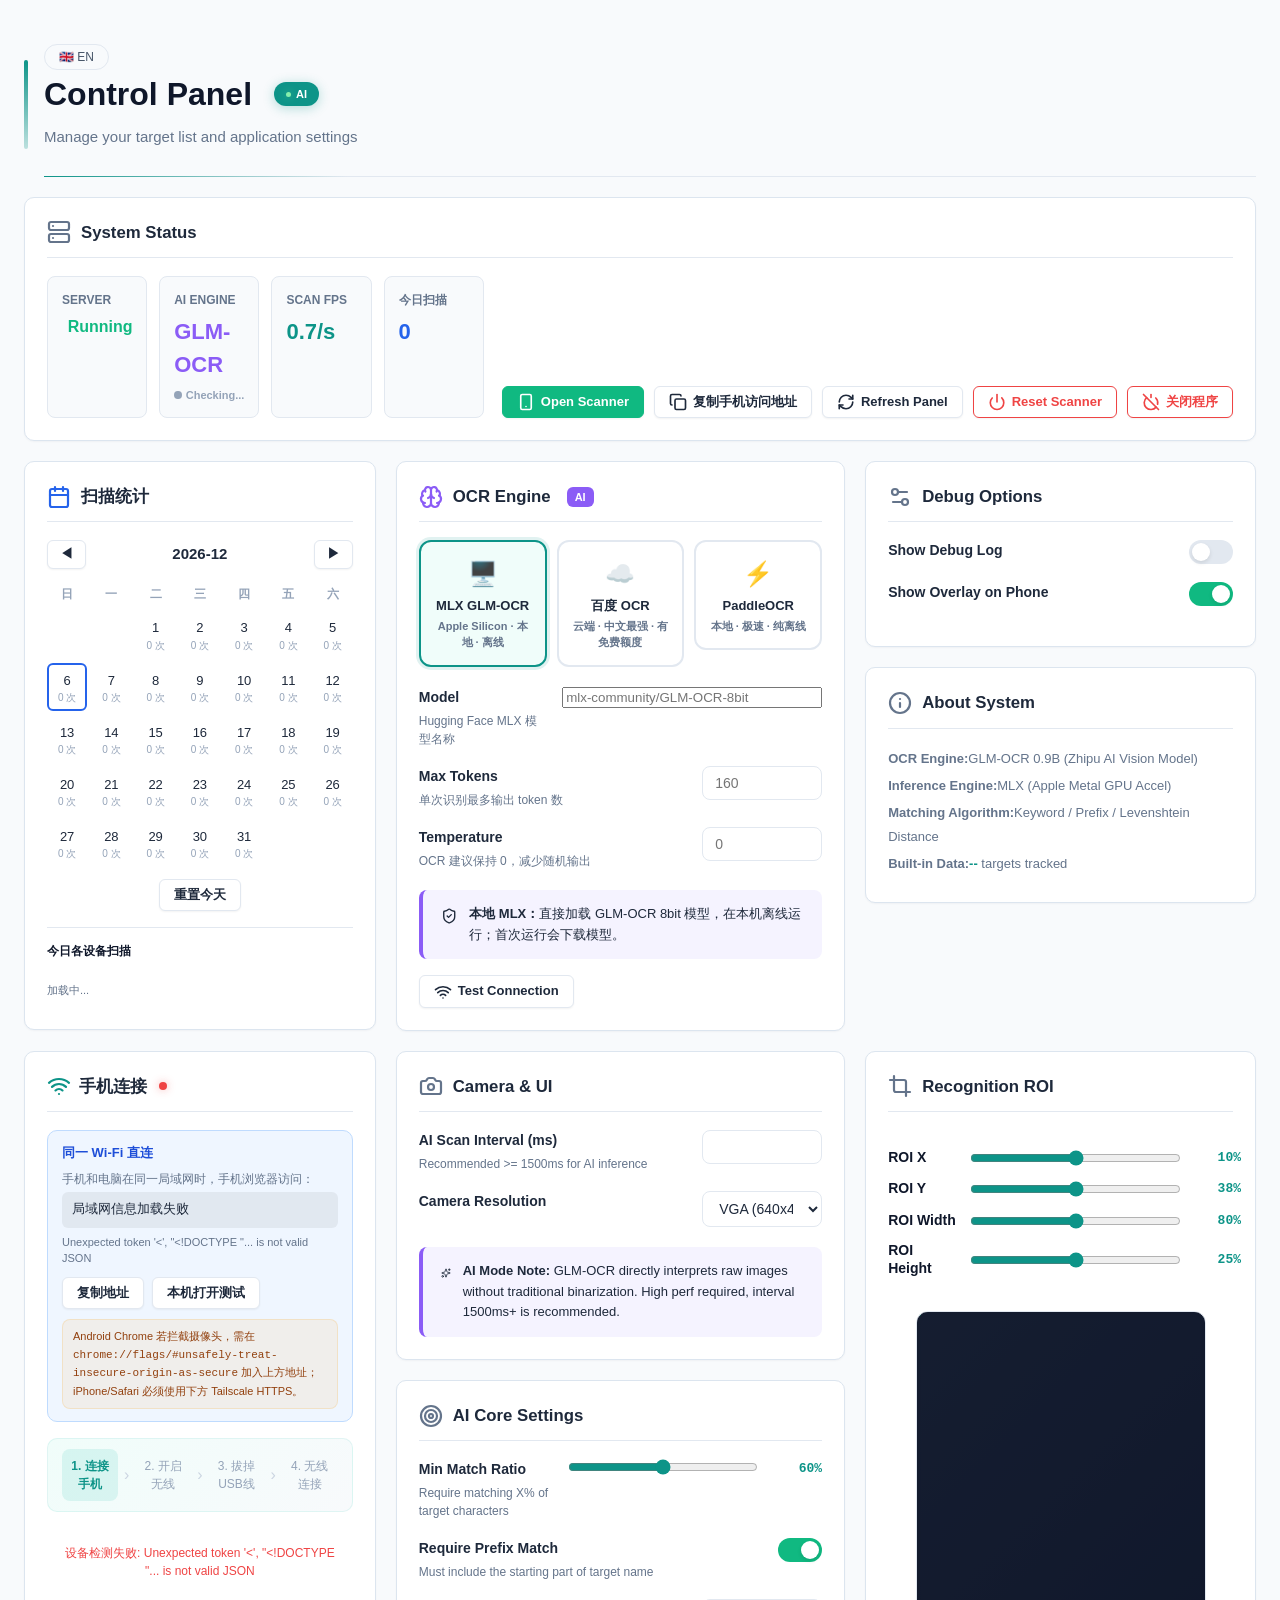
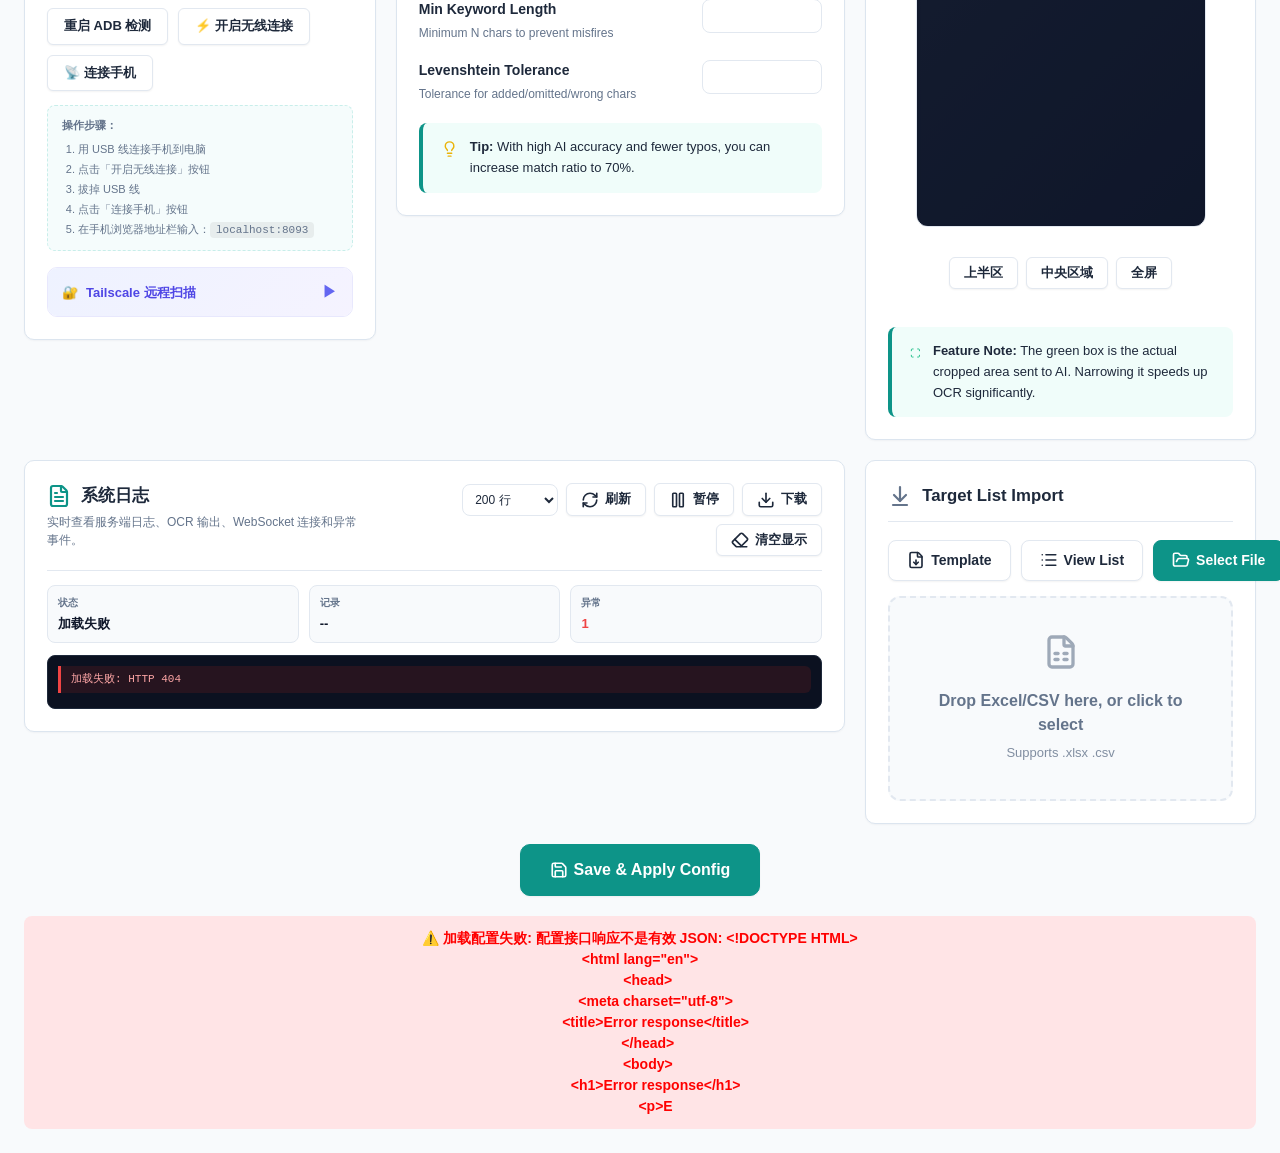
==== commit cd2e62e7: "Switch OCR admin UI to MLX and add ADB repair" ====
--- a/admin.html
+++ b/admin.html
@@ -834,7 +834,7 @@
 <div class="page-header">
   <button class="lang-toggle" id="lang-toggle" onclick="switchLang()">🇬🇧 EN</button>
   <h1><span data-i18n="admin.header">Scanner AI Control Panel</span><span class="ai-mark">AI</span></h1>
-  <div class="subtitle" data-i18n="admin.subtitle">GLM-OCR Vision Model · Ollama Local Engine</div>
+  <div class="subtitle" data-i18n="admin.subtitle">GLM-OCR Vision Model · MLX Local Engine</div>
 </div>
 <!-- 服务器状态 -->
 <div class="card overview-card">
@@ -934,6 +934,7 @@
 
 <!-- 操作按钮 -->
 <div style="display:flex;gap:10px;margin-bottom:14px;flex-wrap:wrap">
+<button class="btn btn-secondary btn-sm" style="padding:8px 16px;font-weight:600" id="btn-adb-repair" onclick="adbRepair()">重启 ADB 检测</button>
 <button class="btn btn-secondary btn-sm" style="padding:8px 16px;font-weight:600" id="btn-adb-start-all" onclick="adbWifiStartAll()">⚡ 开启无线连接</button>
 <button class="btn btn-secondary btn-sm" style="padding:8px 16px;font-weight:600" id="btn-adb-connect-all" onclick="adbWifiConnectAll()">📡 连接手机</button>
 </div>
@@ -1066,27 +1067,11 @@
 </div>
 </label>
 <label style="flex:1;cursor:pointer;min-width:100px">
-<input type="radio" name="ocr-engine" value="ollama" onchange="switchOcrProvider()" style="display:none"/>
-<div id="engine-tab-ollama" class="engine-tab" style="padding:14px;border-radius:12px;text-align:center;border:2px solid var(--border-color);transition:all 0.2s">
-<div style="font-size:24px;margin-bottom:4px">🧩</div>
-<div style="font-weight:700;font-size:13px">Ollama</div>
-<div style="font-size:11px;color:var(--text-muted);margin-top:2px">兼容 · 旧本地引擎</div>
-</div>
-</label>
-<label style="flex:1;cursor:pointer;min-width:100px">
 <input type="radio" name="ocr-engine" value="baidu" onchange="switchOcrProvider()" style="display:none"/>
 <div id="engine-tab-baidu" class="engine-tab" style="padding:14px;border-radius:12px;text-align:center;border:2px solid var(--border-color);transition:all 0.2s">
 <div style="font-size:24px;margin-bottom:4px">☁️</div>
 <div style="font-weight:700;font-size:13px">百度 OCR</div>
 <div style="font-size:11px;color:var(--text-muted);margin-top:2px">云端 · 中文最强 · 有免费额度</div>
-</div>
-</label>
-<label style="flex:1;cursor:pointer;min-width:100px">
-<input type="radio" name="ocr-engine" value="ocrspace" onchange="switchOcrProvider()" style="display:none"/>
-<div id="engine-tab-ocrspace" class="engine-tab" style="padding:14px;border-radius:12px;text-align:center;border:2px solid var(--border-color);transition:all 0.2s">
-<div style="font-size:24px;margin-bottom:4px">🌐</div>
-<div style="font-weight:700;font-size:13px">OCR.space</div>
-<div style="font-size:11px;color:var(--text-muted);margin-top:2px">云端 · 免费25000次/月</div>
 </div>
 </label>
 <label style="flex:1;cursor:pointer;min-width:100px">
@@ -1100,9 +1085,7 @@
 </div>
 <select id="ocr-provider" style="display:none">
 <option value="mlx">MLX GLM-OCR</option>
-<option value="ollama">Ollama</option>
 <option value="baidu">Baidu</option>
-<option value="ocrspace">OCR.space</option>
 <option value="paddle">PaddleOCR</option>
 </select>
 <!-- MLX 配置 -->
@@ -1121,22 +1104,7 @@
 </div>
 <div class="info-box ai-info">
 <i data-lucide="shield-check"></i>
-<div><strong>本地 MLX：</strong>直接加载 GLM-OCR 8bit 模型，不需要启动 Ollama；首次运行会下载模型。</div>
-</div>
-</div>
-<!-- Ollama 配置 -->
-<div id="ocr-ollama" class="ocr-provider-config" style="display:none">
-<div class="form-group">
-<label><span data-i18n="admin.lbl.ollama_model">Model</span><div class="label-desc">Ollama 中的视觉模型名称</div></label>
-<input id="ollama-model" type="text" style="width:200px" placeholder="glm-ocr"/>
-</div>
-<div class="form-group">
-<label><span data-i18n="admin.lbl.ollama_keepalive">Keep Alive</span><div class="label-desc">模型驻留内存时间</div></label>
-<input id="ollama-keepalive" type="text" style="width:200px" placeholder="10m"/>
-</div>
-<div class="info-box ai-info">
-<i data-lucide="shield-check"></i>
-<div><strong>隐私优势：</strong>所有数据完全在本地处理，不发送任何信息到外部网络。</div>
+<div><strong>本地 MLX：</strong>直接加载 GLM-OCR 8bit 模型，在本机离线运行；首次运行会下载模型。</div>
 </div>
 </div>
 <!-- 百度 OCR 配置 -->
@@ -1152,25 +1120,6 @@
 <div class="info-box">
 <i data-lucide="info" style="color:var(--accent-color)"></i>
 <div><strong>免费额度：</strong>通用文字识别（标准版）每月 1000 次免费。高精度版每月 50 次免费。<br/>获取密钥：<a href="https://console.bce.baidu.com/ai/#/ai/ocr/overview/index" target="_blank" style="color:var(--accent-color)">百度智能云 OCR 控制台</a></div>
-</div>
-</div>
-<!-- OCR.space 配置 -->
-<div id="ocr-ocrspace" class="ocr-provider-config" style="display:none">
-<div class="form-group">
-<label>API Key<div class="label-desc">OCR.space 免费注册获取</div></label>
-<input id="ocrspace-apikey" type="password" style="width:260px" placeholder="OCR.space API Key"/>
-</div>
-<div class="form-group">
-<label><span data-i18n="admin.lbl.ocrspace_lang">识别语言</span><div class="label-desc">chs = 简体中文</div></label>
-<select id="ocrspace-lang" style="width:200px">
-<option value="chs">简体中文 (chs)</option>
-<option value="cht">繁体中文 (cht)</option>
-<option value="eng">英文 (eng)</option>
-</select>
-</div>
-<div class="info-box">
-<i data-lucide="info" style="color:var(--accent-color)"></i>
-<div><strong>免费额度：</strong>每月 25,000 次免费识别，无需信用卡。<br/>注册获取 API Key：<a href="https://ocr.space/ocrapi" target="_blank" style="color:var(--accent-color)">OCR.space 官网</a></div>
 </div>
 </div>
 <!-- PaddleOCR 配置 -->
@@ -1360,7 +1309,7 @@
 <h2><i class="icon" data-lucide="info" style="color:var(--text-muted)"></i> <span data-i18n="admin.card.about">About System</span></h2>
 <div style="font-size:13px; line-height:1.8; color:var(--text-muted)">
 <p style="margin:4px 0"><strong data-i18n="admin.about.ocr">OCR Engine</strong><span data-i18n="admin.about.ocr_val">GLM-OCR 0.9B (Zhipu AI Vision Model)</span></p>
-<p style="margin:4px 0"><strong data-i18n="admin.about.engine">Inference Engine</strong><span data-i18n="admin.about.engine_val">Ollama (Apple Metal GPU Accel)</span></p>
+<p style="margin:4px 0"><strong data-i18n="admin.about.engine">Inference Engine</strong><span data-i18n="admin.about.engine_val">MLX (Apple Metal GPU Accel)</span></p>
 <p style="margin:4px 0"><strong data-i18n="admin.about.alg">Matching Algorithm</strong><span data-i18n="admin.about.alg_val">Keyword / Prefix / Levenshtein Distance</span></p>
 <p style="margin:4px 0"><strong data-i18n="admin.about.db">Built-in Data</strong><span id="target-count" style="font-weight:700;color:var(--accent-color)">--</span> <span data-i18n="admin.about.db_val">targets tracked</span></p>
 </div>
@@ -1584,7 +1533,7 @@
 
             // OCR Engine
             const ocr = currentConfig.ocr || {};
-            const provider = ocr.provider || 'mlx';
+            const provider = ['mlx', 'baidu', 'paddle'].includes(ocr.provider) ? ocr.provider : 'mlx';
             document.getElementById('ocr-provider').value = provider;
             const radioBtn = document.querySelector(`input[name="ocr-engine"][value="${provider}"]`);
             if (radioBtn) radioBtn.checked = true;
@@ -1592,15 +1541,9 @@
             document.getElementById('mlx-model').value = mlx.model || 'mlx-community/GLM-OCR-8bit';
             document.getElementById('mlx-max-tokens').value = mlx.maxTokens || 160;
             document.getElementById('mlx-temperature').value = mlx.temperature ?? 0;
-            const ollama = ocr.ollama || {};
-            document.getElementById('ollama-model').value = ollama.model || 'glm-ocr';
-            document.getElementById('ollama-keepalive').value = ollama.keepAlive || '10m';
             const baidu = ocr.baidu || {};
             document.getElementById('baidu-apikey').value = baidu.apiKey || '';
             document.getElementById('baidu-secretkey').value = baidu.secretKey || '';
-            const ocrspace = ocr.ocrspace || {};
-            document.getElementById('ocrspace-apikey').value = ocrspace.apiKey || '';
-            document.getElementById('ocrspace-lang').value = ocrspace.language || 'chs';
             const paddle = ocr.paddle || {};
             document.getElementById('paddle-usegpu').value = paddle.useGpu ? 'true' : 'false';
             switchOcrProvider();
@@ -1629,18 +1572,9 @@
                         temperature: parseFloat(document.getElementById('mlx-temperature').value || '0'),
                         prompt: (currentConfig.ocr && currentConfig.ocr.mlx && currentConfig.ocr.mlx.prompt) || '你是一个高精度的合同 OCR 助手。请提取图片中的所有文字。如果是复印件，请忽略背景噪点、模糊的印章和阴影。请确保公司名称、日期等关键信息准确。直接输出识别到的文字内容，不要包含任何解释、说明或 Markdown 格式：'
                     },
-                    ollama: {
-                        baseUrl: (currentConfig.ocr && currentConfig.ocr.ollama && currentConfig.ocr.ollama.baseUrl) || 'http://localhost:11434',
-                        model: document.getElementById('ollama-model').value || 'glm-ocr',
-                        keepAlive: document.getElementById('ollama-keepalive').value || '10m'
-                    },
                     baidu: {
                         apiKey: document.getElementById('baidu-apikey').value,
                         secretKey: document.getElementById('baidu-secretkey').value
-                    },
-                    ocrspace: {
-                        apiKey: document.getElementById('ocrspace-apikey').value,
-                        language: document.getElementById('ocrspace-lang').value
                     },
                     paddle: {
                         useGpu: document.getElementById('paddle-usegpu').value === 'true',
@@ -1908,18 +1842,9 @@
                         temperature: parseFloat(document.getElementById('mlx-temperature').value || '0'),
                         prompt: (currentConfig.ocr && currentConfig.ocr.mlx && currentConfig.ocr.mlx.prompt) || '你是一个高精度的合同 OCR 助手。请提取图片中的所有文字。如果是复印件，请忽略背景噪点、模糊的印章和阴影。请确保公司名称、日期等关键信息准确。直接输出识别到的文字内容，不要包含任何解释、说明或 Markdown 格式：'
                     },
-                    ollama: {
-                        baseUrl: (currentConfig.ocr && currentConfig.ocr.ollama && currentConfig.ocr.ollama.baseUrl) || 'http://localhost:11434',
-                        model: document.getElementById('ollama-model').value || 'glm-ocr',
-                        keepAlive: document.getElementById('ollama-keepalive').value || '10m'
-                    },
                     baidu: {
                         apiKey: document.getElementById('baidu-apikey').value,
                         secretKey: document.getElementById('baidu-secretkey').value
-                    },
-                    ocrspace: {
-                        apiKey: document.getElementById('ocrspace-apikey').value,
-                        language: document.getElementById('ocrspace-lang').value
                     },
                     paddle: {
                         useGpu: document.getElementById('paddle-usegpu').value === 'true',
@@ -2408,25 +2333,16 @@
                 const statusEl = document.getElementById('model-status');
                 const engineEl = document.getElementById('ai-engine');
 
-                const providerNames = {mlx: 'MLX GLM-OCR', ollama: 'Ollama GLM-OCR', baidu: '百度 OCR', ocrspace: 'OCR.space', openai: 'OpenAI', paddle: 'PaddleOCR'};
+                const providerNames = {mlx: 'MLX GLM-OCR', baidu: '百度 OCR', paddle: 'PaddleOCR'};
                 engineEl.textContent = providerNames[data.provider] || data.provider;
 
-                if (data.provider === 'ollama') {
-                    if (data.ready) {
-                        _modelLoading = false;
-                        _loadProgress = 100;
-                        if (_loadTimer) { clearInterval(_loadTimer); _loadTimer = null; }
-                        statusEl.innerHTML = '<span style="display:inline-block;width:8px;height:8px;background:#10b981;border-radius:50%;box-shadow:0 0 6px rgba(16,185,129,0.5)"></span> <span style="color:#10b981;font-weight:600">' + t('admin.stat.ready') + '</span>';
-                    } else if (!_modelLoading) {
-                        // 未加载，显示加载按钮
-                        statusEl.innerHTML = '<button class="btn btn-primary btn-sm" onclick="triggerModelLoad()" style="padding:3px 12px;font-size:11px">点击加载模型</button>';
-                    }
+                if (data.ready) {
+                    _modelLoading = false;
+                    _loadProgress = 100;
+                    if (_loadTimer) { clearInterval(_loadTimer); _loadTimer = null; }
+                    statusEl.innerHTML = '<span style="display:inline-block;width:8px;height:8px;background:#10b981;border-radius:50%;box-shadow:0 0 6px rgba(16,185,129,0.5)"></span> <span style="color:#10b981;font-weight:600">' + t('admin.stat.ready') + '</span>';
                 } else {
-                    if (data.ready) {
-                        statusEl.innerHTML = '<span style="display:inline-block;width:8px;height:8px;background:#10b981;border-radius:50%;box-shadow:0 0 6px rgba(16,185,129,0.5)"></span> <span style="color:#10b981;font-weight:600">' + t('admin.stat.ready') + '</span>';
-                    } else {
-                        statusEl.innerHTML = '<span style="display:inline-block;width:8px;height:8px;background:#f59e0b;border-radius:50%;box-shadow:0 0 6px rgba(245,158,11,0.5)"></span> <span style="color:#f59e0b">' + (data.message || t('admin.stat.standby')) + '</span>';
-                    }
+                    statusEl.innerHTML = '<span style="display:inline-block;width:8px;height:8px;background:#f59e0b;border-radius:50%;box-shadow:0 0 6px rgba(245,158,11,0.5)"></span> <span style="color:#f59e0b">' + (data.message || t('admin.stat.standby')) + '</span>';
                 }
             } catch (e) {
                 // 静默失败
@@ -2525,6 +2441,31 @@
             } finally {
                 btn.textContent = '开启';
                 btn.disabled = false;
+            }
+        }
+
+        async function adbRepair() {
+            const btn = document.getElementById('btn-adb-repair');
+            if (btn) {
+                btn.textContent = '检测中...';
+                btn.disabled = true;
+            }
+            try {
+                const res = await fetch('/api/adb-repair', { method: 'POST' });
+                const data = await res.json();
+                refreshDeviceList();
+                const prefix = data.status === 'success' ? '✅ ' : '⚠️ ';
+                const usbText = data.usb_devices && data.usb_devices.length
+                    ? '\n\nUSB 已识别: ' + data.usb_devices.map(d => (d.product + ' ' + (d.serial || '')).trim()).join(', ')
+                    : '';
+                alert(prefix + data.message + usbText);
+            } catch (e) {
+                alert('❌ ADB 检测失败: ' + e.message);
+            } finally {
+                if (btn) {
+                    btn.textContent = '重启 ADB 检测';
+                    btn.disabled = false;
+                }
             }
         }
 
